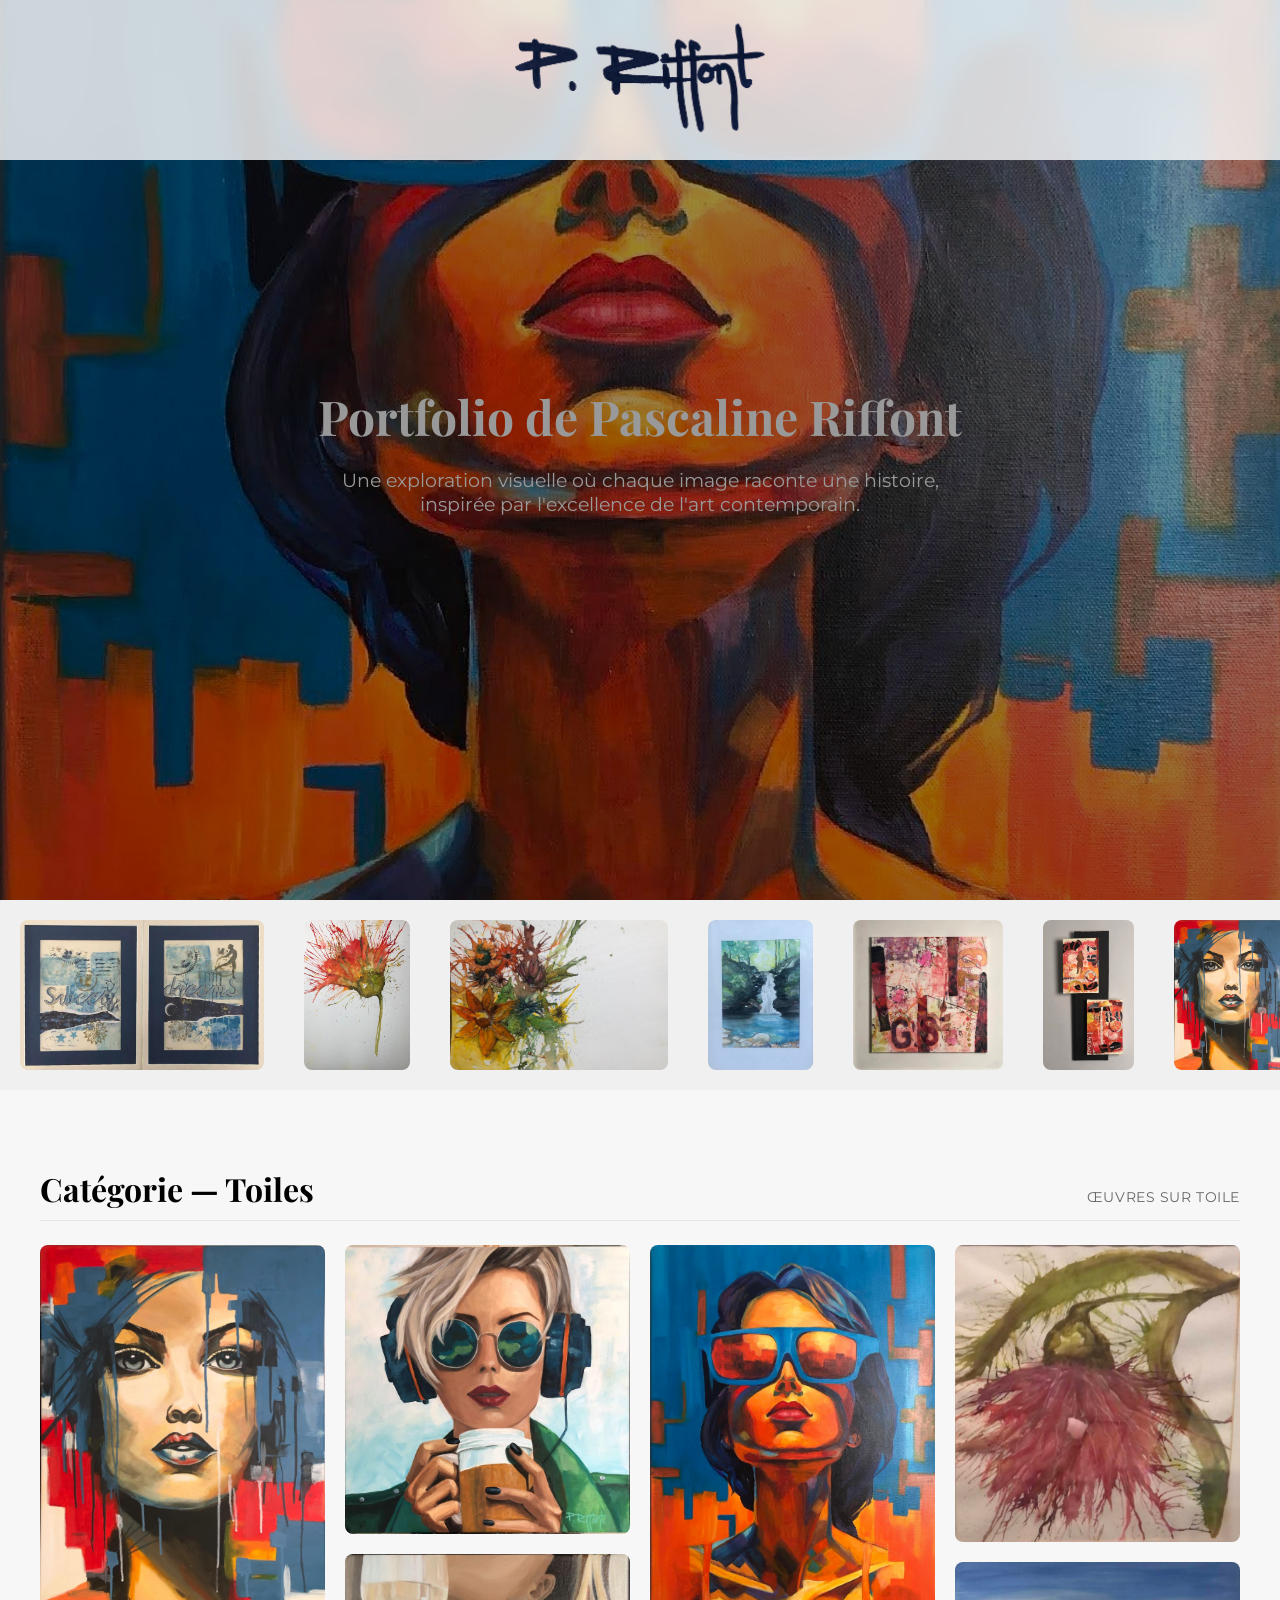
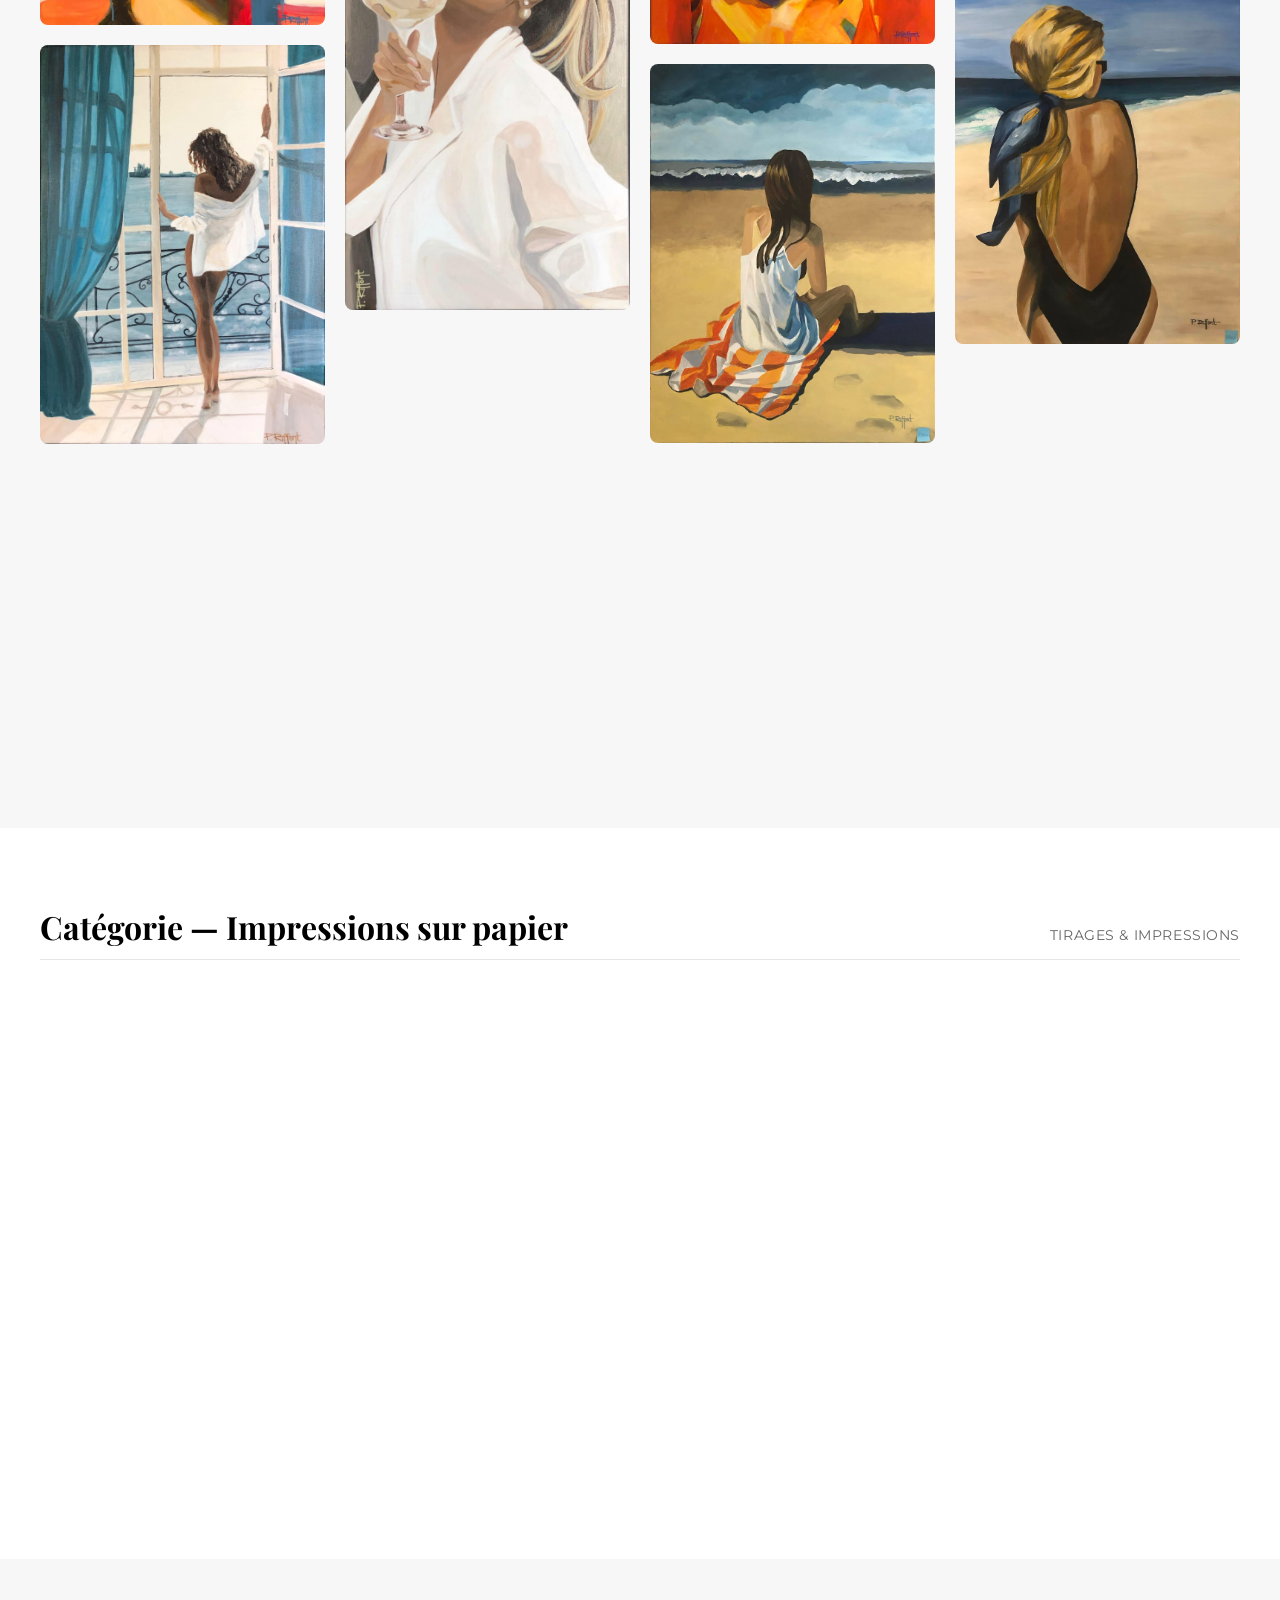
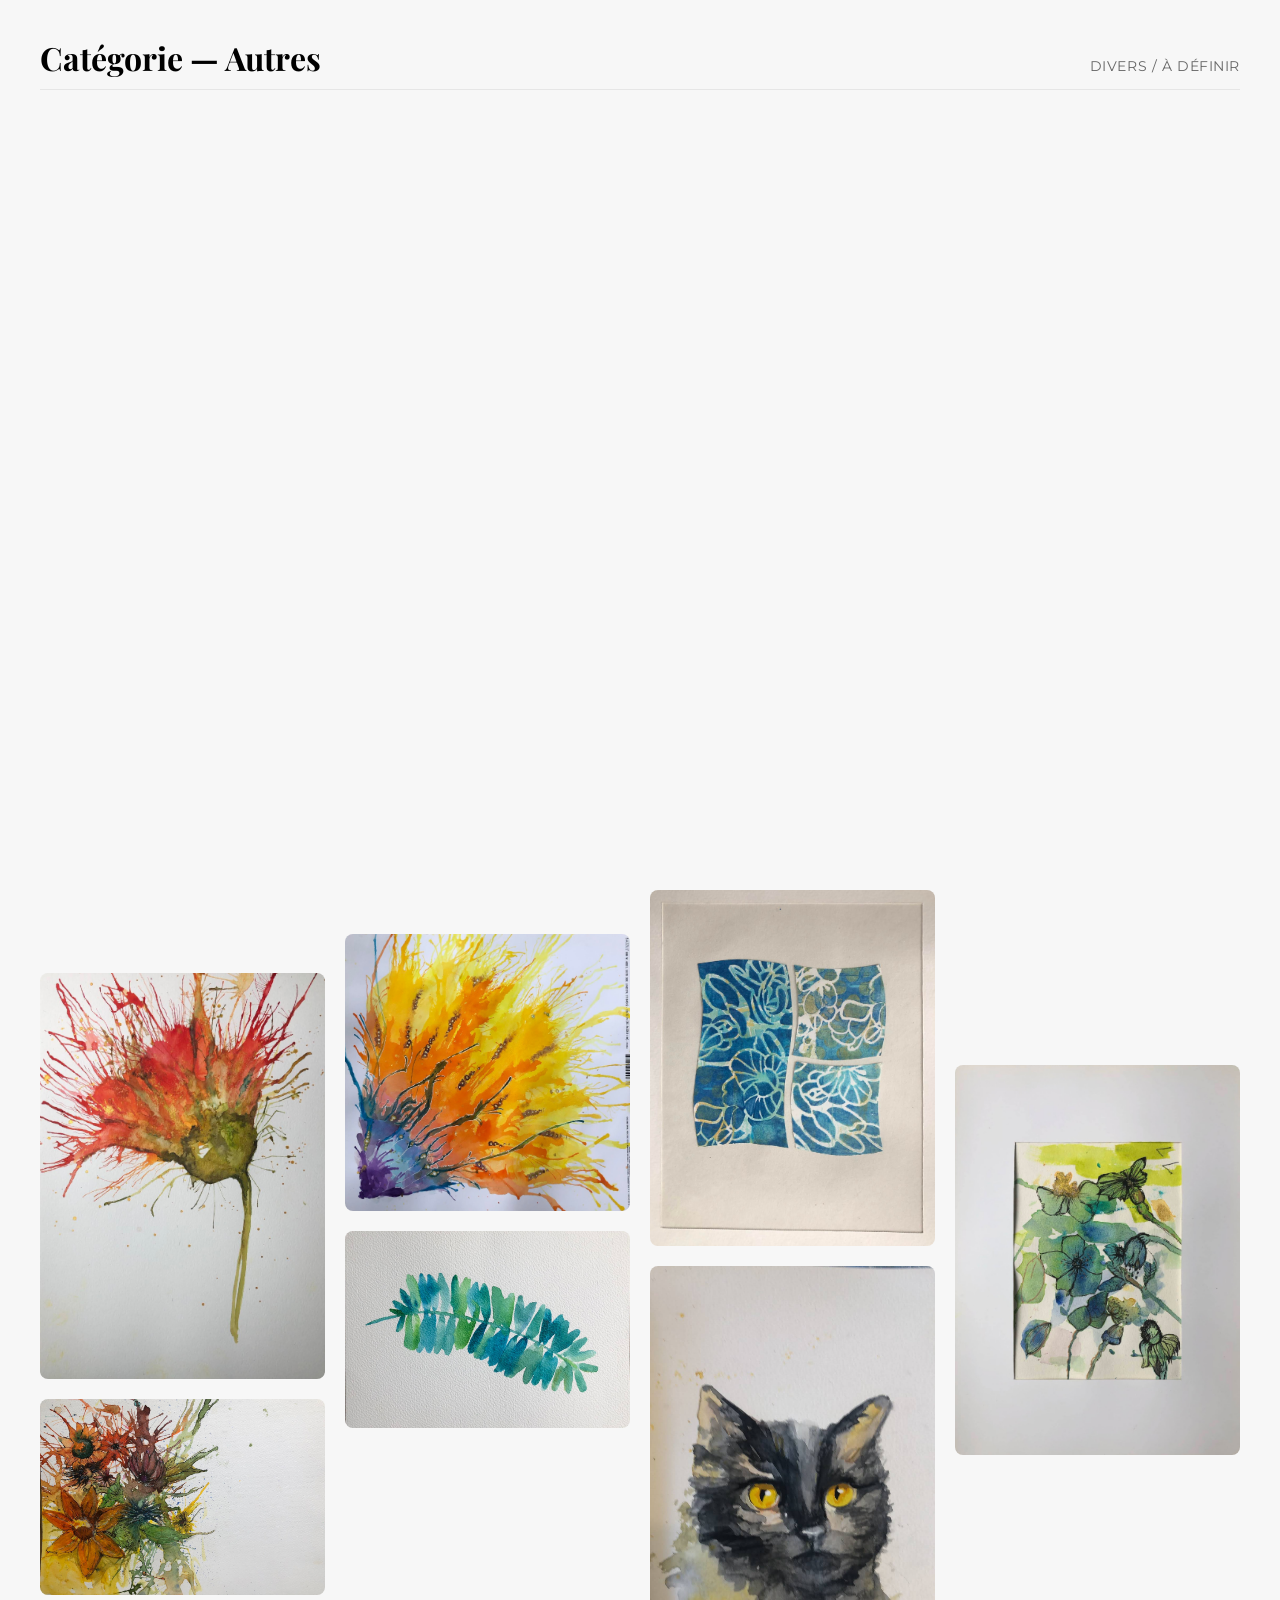
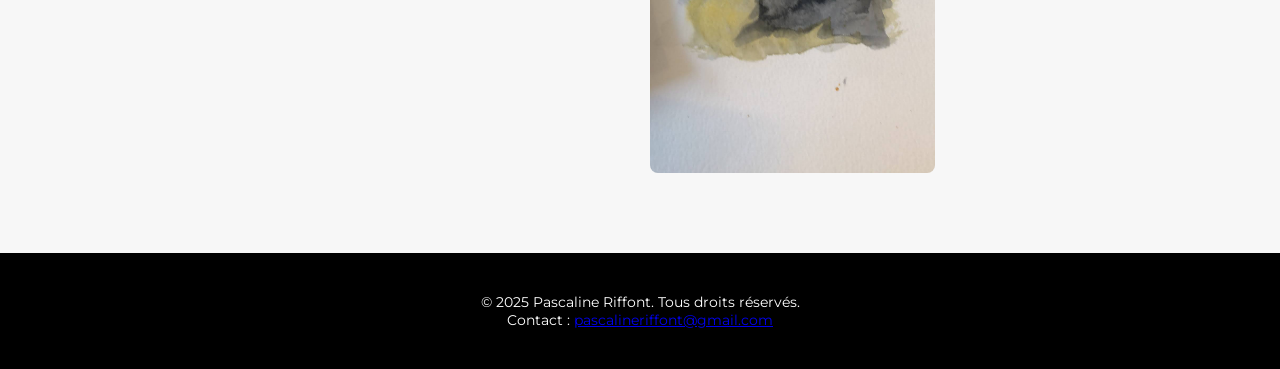
==== index.html @ 6a79262d "Update index.html" ====
<!DOCTYPE html>
<html lang="fr">
<head>
  <meta charset="UTF-8" />
  <meta name="viewport" content="width=device-width, initial-scale=1" />
  <title>Portfolio d'Art Sophistiqué</title>
  <link href="https://fonts.googleapis.com/css?family=Playfair+Display|Montserrat:400,700&display=swap" rel="stylesheet" />
  <style>
    :root { --primary-color:#000; --secondary-color:#fff; --accent-color:#d4af37; --muted-bg:#f7f7f7; }
    *{margin:0;padding:0;box-sizing:border-box}
    body{font-family:'Montserrat',sans-serif;background:var(--secondary-color);color:var(--primary-color);overflow-x:hidden;scroll-behavior:smooth}
    header{position:fixed;top:0;left:0;right:0;padding:80px 40px;background:rgba(255,255,255,.8);backdrop-filter:blur(10px);transition:padding .3s ease,background .3s ease;z-index:1000}
    header.small{padding:40px 40px}
    .logo-container{position:absolute;left:50%;top:50%;transform:translate(-50%,-50%);transition:left .3s ease,transform .3s ease}
    header.small .logo-container{left:40px;transform:translate(0,-50%)}
    header img.logo{width:250px;transition:width .3s ease}
    header.small img.logo{width:100px}
    .nav-container{position:absolute;right:40px;top:50%;transform:translateY(-50%);opacity:0;transition:opacity .5s ease}
    header.small .nav-container{opacity:1}
    .nav-container nav a{text-decoration:none;margin-left:20px;font-size:1rem;color:var(--primary-color);transition:color .3s,border-bottom .3s;border-bottom:2px solid transparent}
    .nav-container nav a:hover{color:var(--accent-color);border-bottom:2px solid var(--accent-color)}
    .hero{position:relative;height:100vh;background:url('Reflets Urbains.jpg') no-repeat center/cover;display:flex;align-items:center;justify-content:center}
    .hero::after{content:'';position:absolute;inset:0;background:rgba(0,0,0,.4)}
    .hero-content{position:relative;text-align:center;color:var(--secondary-color);padding:0 20px}
    .hero-content h1{font-family:'Playfair Display',serif;font-size:3rem;margin-bottom:20px}
    .hero-content p{font-size:1.2rem;max-width:600px;margin:0 auto}
    .slider{overflow:hidden;background:#f0f0f0;padding:20px 0}
    .slider-track{display:flex;width:200%;animation:scrollSlider 30s linear infinite;animation-direction:reverse}
    .slider-track img{height:150px;margin:0 20px;border-radius:8px;object-fit:cover}
    @keyframes scrollSlider{0%{transform:translateX(0)}100%{transform:translateX(-50%)}}
    .section{padding:80px 40px;background:var(--secondary-color)}
    .section.alt{background:var(--muted-bg)}
    .section-title{display:flex;align-items:baseline;justify-content:space-between;margin-bottom:24px;gap:16px;border-bottom:1px solid #e6e6e6;padding-bottom:12px}
    .section-title h2{font-family:'Playfair Display',serif;font-size:2rem;line-height:1.2}
    .section-title .tag{font-size:.9rem;letter-spacing:.04em;text-transform:uppercase;color:#666}
    section.gallery{column-count:1;column-gap:20px}
    @media (min-width:600px){section.gallery{column-count:2}}
    @media (min-width:900px){section.gallery{column-count:3}}
    @media (min-width:1200px){section.gallery{column-count:4}}
    .gallery-item{margin-bottom:20px;break-inside:avoid;position:relative;overflow:hidden;border-radius:8px}
    .gallery-item img{width:100%;display:block;transition:transform .3s ease}
    .gallery-item:hover img{transform:scale(1.05)}
    .gallery-item .caption{position:absolute;bottom:0;left:0;right:0;padding:10px;background:rgba(0,0,0,.6);color:var(--secondary-color);font-size:1rem;opacity:0;transition:opacity .3s ease}
    .gallery-item:hover .caption{opacity:1}
    footer{padding:40px;text-align:center;background:var(--primary-color);color:var(--secondary-color);font-size:.9rem}
    .fade-in-up{opacity:0;transform:translateY(20px);transition:opacity 1.5s ease-out,transform 1.5s ease-out}
    .fade-in-up.visible{opacity:1;transform:translateY(0)}
  </style>
</head>
<body>
  <header>
    <div class="logo-container"><img src="Logo.png" alt="Logo" class="logo" /></div>
    <div class="nav-container">
      <nav aria-label="Navigation principale">
        <a href="#cat-toile">Toile</a>
        <a href="#cat-papier">Impression sur papier</a>
        <a href="#cat-trois">Autre</a>
        <a href="#contact">Contact</a>
      </nav>
    </div>
  </header>

  <section class="hero" id="hero" aria-label="Section héro">
    <div class="hero-content">
      <h1>Portfolio de Pascaline Riffont</h1>
      <p>Une exploration visuelle où chaque image raconte une histoire, inspirée par l'excellence de l'art contemporain.</p>
    </div>
  </section>

  <section class="slider" id="slider" aria-label="Aperçu des œuvres">
    <div class="slider-track">
      <img src="Chuchotements Nocturnes.jfif" alt="Chuchotements Nocturnes" class="fade-in-up" loading="lazy" />
      <img src="Explosion Automnale.jfif" alt="Explosion Automnale" class="fade-in-up" loading="lazy" />
      <img src="Jardin Sauvage.jfif" alt="Jardin Sauvage" class="fade-in-up" loading="lazy" />
      <img src="Repos en Forêt.jfif" alt="Repos en Forêt" class="fade-in-up" loading="lazy" />
      <img src="Dialogue Visuel.jpg" alt="Dialogue Visuel" class="fade-in-up" loading="lazy" />
      <img src="Silhouettes et Séquences.jpg" alt="Silhouettes et Séquences" class="fade-in-up" loading="lazy" />
      <img src="Visage en pièces.jfif" alt="Visage en pièces" class="fade-in-up" loading="lazy" />
      <img src="Brise sur le balcon.jfif" alt="Brise sur le balcon" class="fade-in-up" loading="lazy" />
      <img src="Matin urbain.jfif" alt="Matin urbain" class="fade-in-up" loading="lazy" />
      <img src="À la volée.jfif" alt="À la volée" class="fade-in-up" loading="lazy" />
      <img src="Chuchotements Nocturnes.jfif" alt="Chuchotements Nocturnes" class="fade-in-up" loading="lazy" />
      <img src="Explosion Automnale.jfif" alt="Explosion Automnale" class="fade-in-up" loading="lazy" />
      <img src="Jardin Sauvage.jfif" alt="Jardin Sauvage" class="fade-in-up" loading="lazy" />
      <img src="Repos en Forêt.jfif" alt="Repos en Forêt" class="fade-in-up" loading="lazy" />
      <img src="Dialogue Visuel.jpg" alt="Dialogue Visuel" class="fade-in-up" loading="lazy" />
      <img src="Silhouettes et Séquences.jpg" alt="Silhouettes et Séquences" class="fade-in-up" loading="lazy" />
      <img src="Visage en pièces.jfif" alt="Visage en pièces" class="fade-in-up" loading="lazy" />
      <img src="Brise sur le balcon.jfif" alt="Brise sur le balcon" class="fade-in-up" loading="lazy" />
      <img src="Matin urbain.jfif" alt="Matin urbain" class="fade-in-up" loading="lazy" />
      <img src="À la volée.jfif" alt="À la volée" class="fade-in-up" loading="lazy" />
    </div>
  </section>

  <section class="section alt" id="cat-toile" aria-label="Catégorie Toiles">
    <div class="section-title"><h2>Catégorie — Toiles</h2><span class="tag">Œuvres sur toile</span></div>
    <section class="gallery" id="gallery-toile">
      <div class="gallery-item"><img src="Visage en pièces.jfif" alt="Visage en pièces" class="fade-in-up" loading="lazy" /><div class="caption">Visage en pièces</div></div>
      <div class="gallery-item"><img src="Brise sur le balcon.jfif" alt="Brise sur le balcon" class="fade-in-up" loading="lazy" /><div class="caption">Brise sur le balcon</div></div>
      <div class="gallery-item"><img src="Matin urbain.jfif" alt="Matin urbain" class="fade-in-up" loading="lazy" /><div class="caption">Matin urbain</div></div>
      <div class="gallery-item"><img src="À la volée.jfif" alt="À la volée" class="fade-in-up" loading="lazy" /><div class="caption">À la volée</div></div>
      <div class="gallery-item"><img src="Elégance en Mouvement.jpg" alt="Elégance en Mouvement" class="fade-in-up" loading="lazy" /><div class="caption">Elégance en Mouvement</div></div>
      <div class="gallery-item"><img src="Reflets Urbains.jpg" alt="Reflets Urbains" class="fade-in-up" loading="lazy" /><div class="caption">Reflets Urbains</div></div>
      <div class="gallery-item"><img src="Méditation au Rivage.jfif" alt="Méditation au Rivage" class="fade-in-up" loading="lazy" /><div class="caption">Méditation au Rivage</div></div>
      <div class="gallery-item"><img src="Rêverie au Crépuscule.jfif" alt="Rêverie au Crépuscule" class="fade-in-up" loading="lazy" /><div class="caption">Rêverie au Crépuscule</div></div>
      <div class="gallery-item"><img src="Éclat Floral.jfif" alt="Éclat Floral" class="fade-in-up" loading="lazy" /><div class="caption">Éclat Floral</div></div>
      <div class="gallery-item"><img src="image.jfif" alt="Image" class="fade-in-up" loading="lazy" /><div class="caption">Image</div></div>
      <div class="gallery-item"><img src="Été Tranquille.jfif" alt="Été Tranquille" class="fade-in-up" loading="lazy" /><div class="caption">Été Tranquille</div></div>
    </section>
  </section>

  <section class="section" id="cat-papier" aria-label="Catégorie Impressions sur papier">
    <div class="section-title"><h2>Catégorie — Impressions sur papier</h2><span class="tag">Tirages & impressions</span></div>
    <section class="gallery" id="gallery-papier" aria-label="Impression sur papier">
      <div class="gallery-item"><img src="Chuchotements Nocturnes.jfif" alt="Chuchotements Nocturnes" class="fade-in-up" loading="lazy" /><div class="caption">Chuchotements Nocturnes</div></div>
      <div class="gallery-item"><img src="Rythmes et Cercles.jpg" alt="Rythmes et Cercles" class="fade-in-up" loading="lazy" /><div class="caption">Rythmes et Cercles</div></div>
      <div class="gallery-item"><img src="Carnaval Floral.jfif" alt="Carnaval Floral" class="fade-in-up" loading="lazy" /><div class="caption">Carnaval Floral</div></div>
      <div class="gallery-item"><img src="Dialogue Visuel.jpg" alt="Dialogue Visuel" class="fade-in-up" loading="lazy" /><div class="caption">Dialogue Visuel</div></div>
      <div class="gallery-item"><img src="Silhouettes et Séquences.jpg" alt="Silhouettes et Séquences" class="fade-in-up" loading="lazy" /><div class="caption">Silhouettes et Séquences</div></div>
      <div class="gallery-item"><img src="Symphonie Circulaire.jpg" alt="Symphonie Circulaire" class="fade-in-up" loading="lazy" /><div class="caption">Symphonie Circulaire</div></div>
    </section>
  </section>

  <section class="section alt" id="cat-trois" aria-label="Catégorie Autres">
    <div class="section-title"><h2>Catégorie — Autres</h2><span class="tag">Divers / à définir</span></div>
    <section class="gallery" id="gallery-autre" aria-label="Troisième catégorie">
      <div class="gallery-item"><img src="Harmonie Graphique.jpg" alt="Harmonie Graphique" class="fade-in-up" loading="lazy" /><div class="caption">Harmonie Graphique</div></div>
      <div class="gallery-item"><img src="Triptyque Typographique.jpg" alt="Triptyque Typographique" class="fade-in-up" loading="lazy" /><div class="caption">Triptyque Typographique</div></div>
      <div class="gallery-item"><img src="Brise Printanière.jfif" alt="Brise Printanière" class="fade-in-up" loading="lazy" /><div class="caption">Brise Printanière</div></div>
      <div class="gallery-item"><img src="Explosion Automnale.jfif" alt="Explosion Automnale" class="fade-in-up" loading="lazy" /><div class="caption">Explosion Automnale</div></div>
      <div class="gallery-item"><img src="Jardin Sauvage.jfif" alt="Jardin Sauvage" class="fade-in-up" loading="lazy" /><div class="caption">Jardin Sauvage</div></div>
      <div class="gallery-item"><img src="Repos en Forêt.jfif" alt="Repos en Forêt" class="fade-in-up" loading="lazy" /><div class="caption">Repos en Forêt</div></div>
      <div class="gallery-item"><img src="Pont Vers la Sérénité.jfif" alt="Pont Vers la Sérénité" class="fade-in-up" loading="lazy" /><div class="caption">Pont Vers la Sérénité</div></div>
      <div class="gallery-item"><img src="Éclat d_Automne.jfif" alt="Éclat d'Automne" class="fade-in-up" loading="lazy" /><div class="caption">Éclat d'Automne</div></div>
      <div class="gallery-item"><img src="Harmonie en Feuillage.jfif" alt="Harmonie en Feuillage" class="fade-in-up" loading="lazy" /><div class="caption">Harmonie en Feuillage</div></div>
      <div class="gallery-item"><img src="Mosaïque de la Nature.jfif" alt="Mosaïque de la Nature" class="fade-in-up" loading="lazy" /><div class="caption">Mosaïque de la Nature</div></div>
      <div class="gallery-item"><img src="Clair de Forêt.jfif" alt="Clair de Forêt" class="fade-in-up" loading="lazy" /><div class="caption">Clair de Forêt</div></div>
      <div class="gallery-item"><img src="Fenêtre sur l_Océan.jfif" alt="Fenêtre sur l'Océan" class="fade-in-up" loading="lazy" /><div class="caption">Fenêtre sur l'Océan</div></div>
      <div class="gallery-item"><img src="Le Chat.jfif" alt="Le Chat" class="fade-in-up" loading="lazy" /><div class="caption">Le Chat</div></div>
      <div class="gallery-item"><img src="Danse des Couleurs.jfif" alt="Danse des Couleurs" class="fade-in-up" loading="lazy" /><div class="caption">Danse des Couleurs</div></div>
      <div class="gallery-item"><img src="Festival Floral.jfif" alt="Festival Floral" class="fade-in-up" loading="lazy" /><div class="caption">Festival Floral</div></div>
      <div class="gallery-item"><img src="Solitude Verdoyante.jfif" alt="Solitude Verdoyante" class="fade-in-up" loading="lazy" /><div class="caption">Solitude Verdoyante</div></div>
      <div class="gallery-item"><img src="Jardin Aquarelle.jfif" alt="Jardin Aquarelle" class="fade-in-up" loading="lazy" /><div class="caption">Jardin Aquarelle</div></div>
    </section>
  </section>

  <footer id="contact">
    <p>&copy; 2025 Pascaline Riffont. Tous droits réservés.</p>
    <p>Contact : <a href="mailto:pascalineriffont@gmail.com">pascalineriffont@gmail.com</a></p>
  </footer>

  <script>
    document.addEventListener('DOMContentLoaded',function(){
      const faders=document.querySelectorAll('.fade-in-up');
      const appearOnScroll=new IntersectionObserver((entries,observer)=>{
        entries.forEach(entry=>{ if(entry.isIntersecting){ entry.target.classList.add('visible'); observer.unobserve(entry.target);} });
      },{threshold:.1});
      faders.forEach(f=>appearOnScroll.observe(f));
    });
    window.addEventListener('scroll',function(){
      const header=document.querySelector('header');
      if(window.pageYOffset>50){ header.classList.add('small'); } else { header.classList.remove('small'); }
    });
  </script>
</body>
</html>
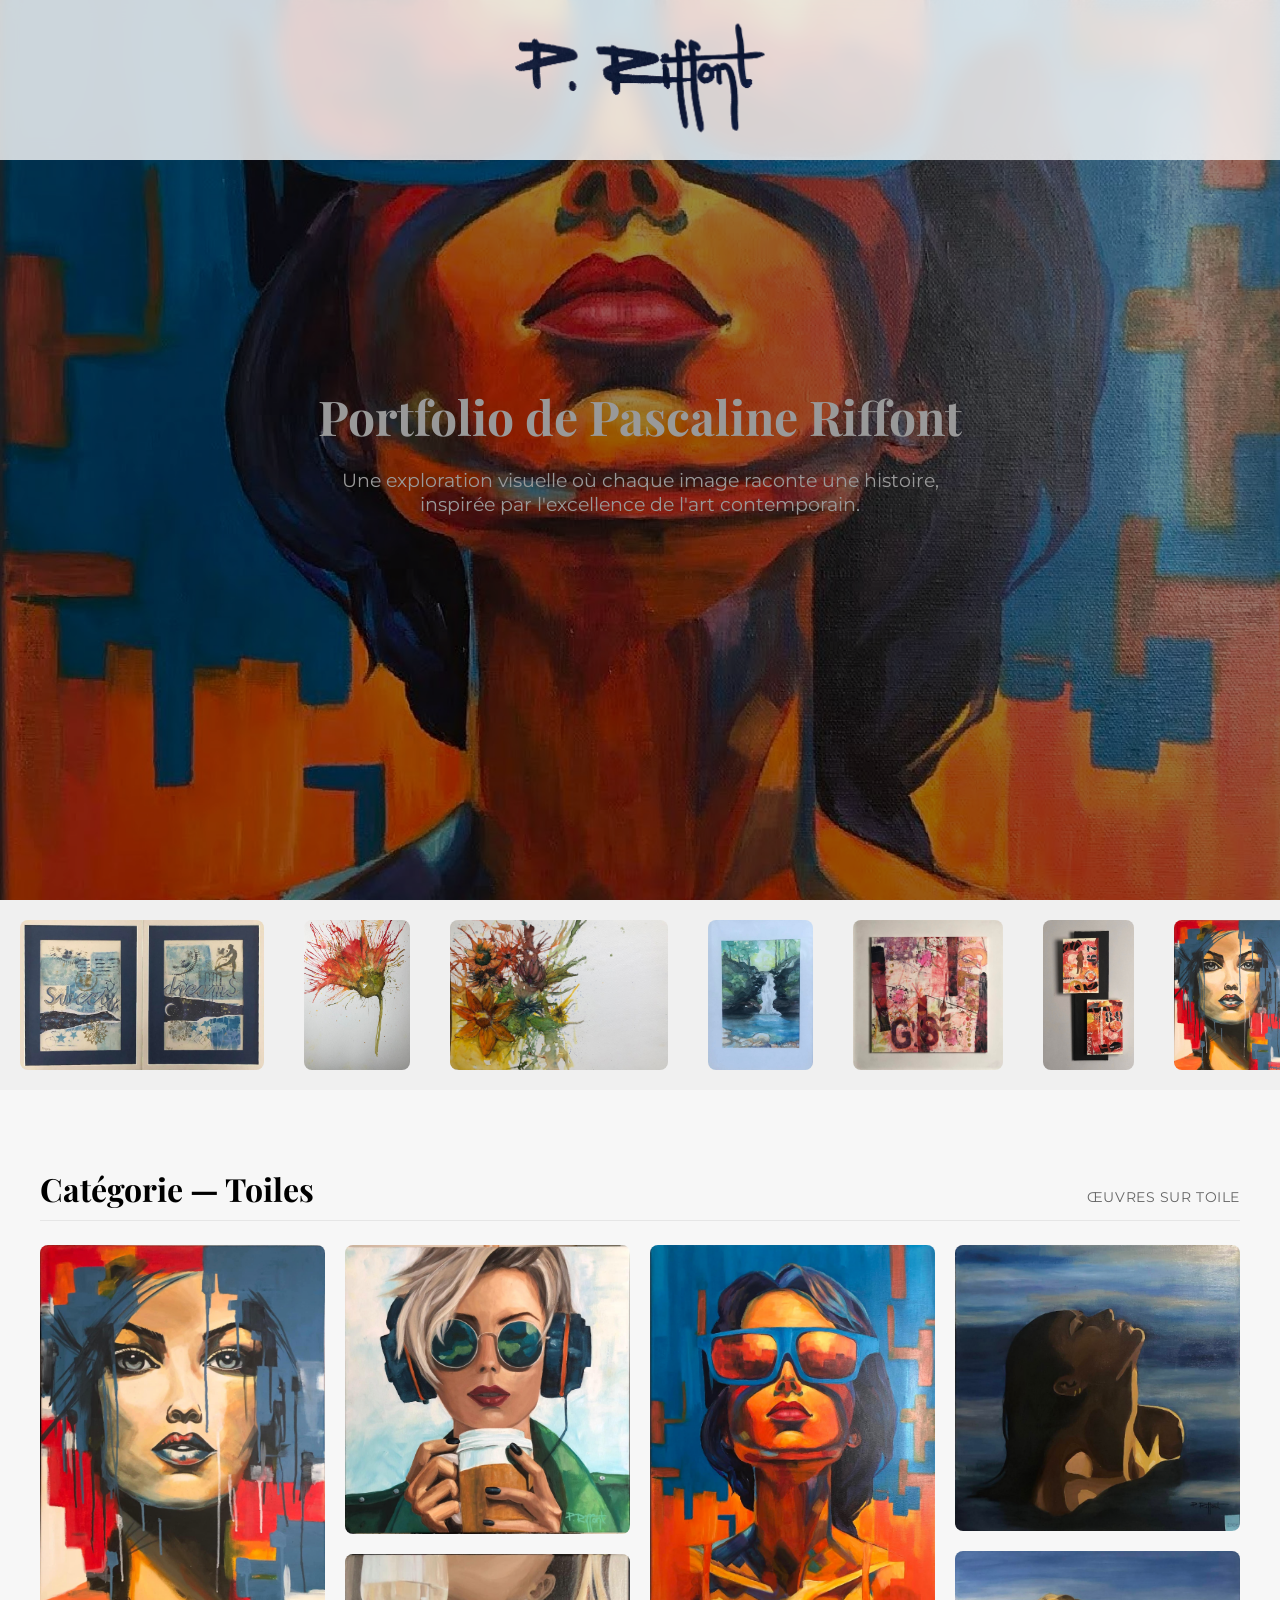
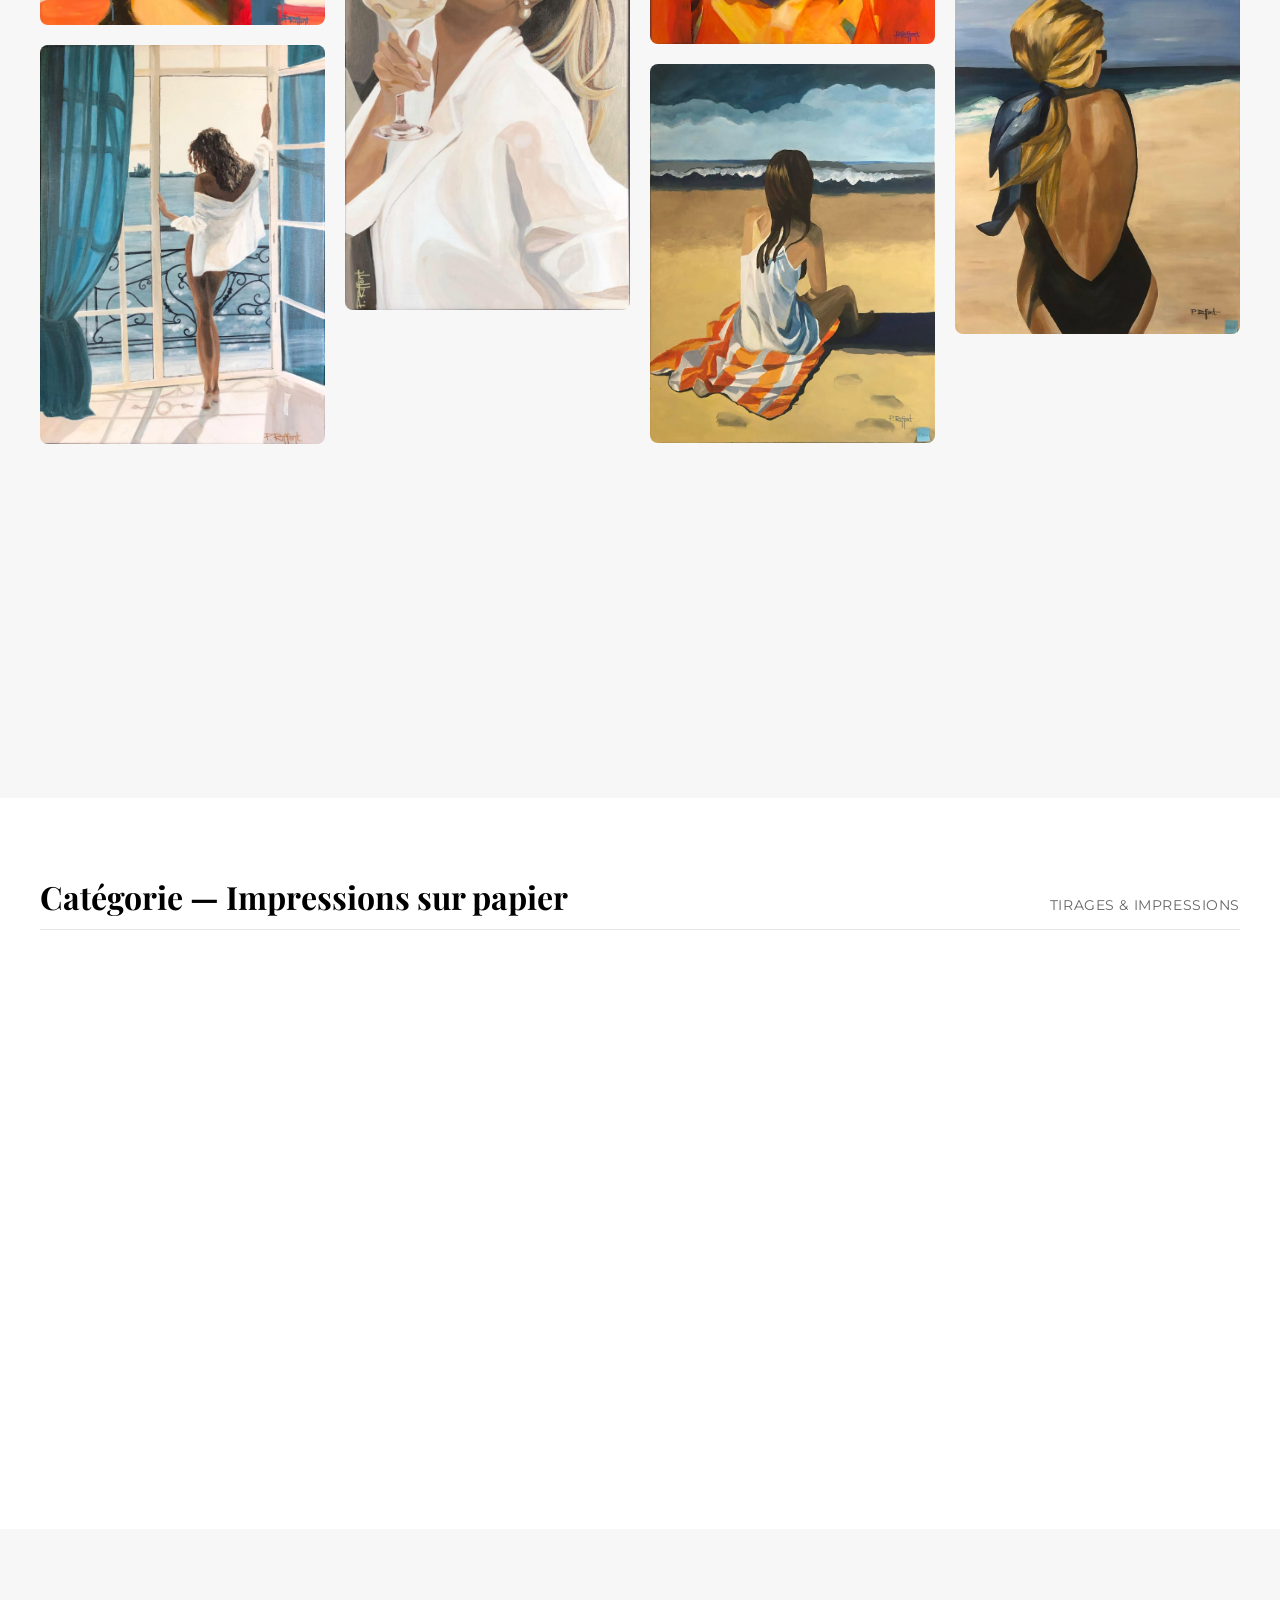
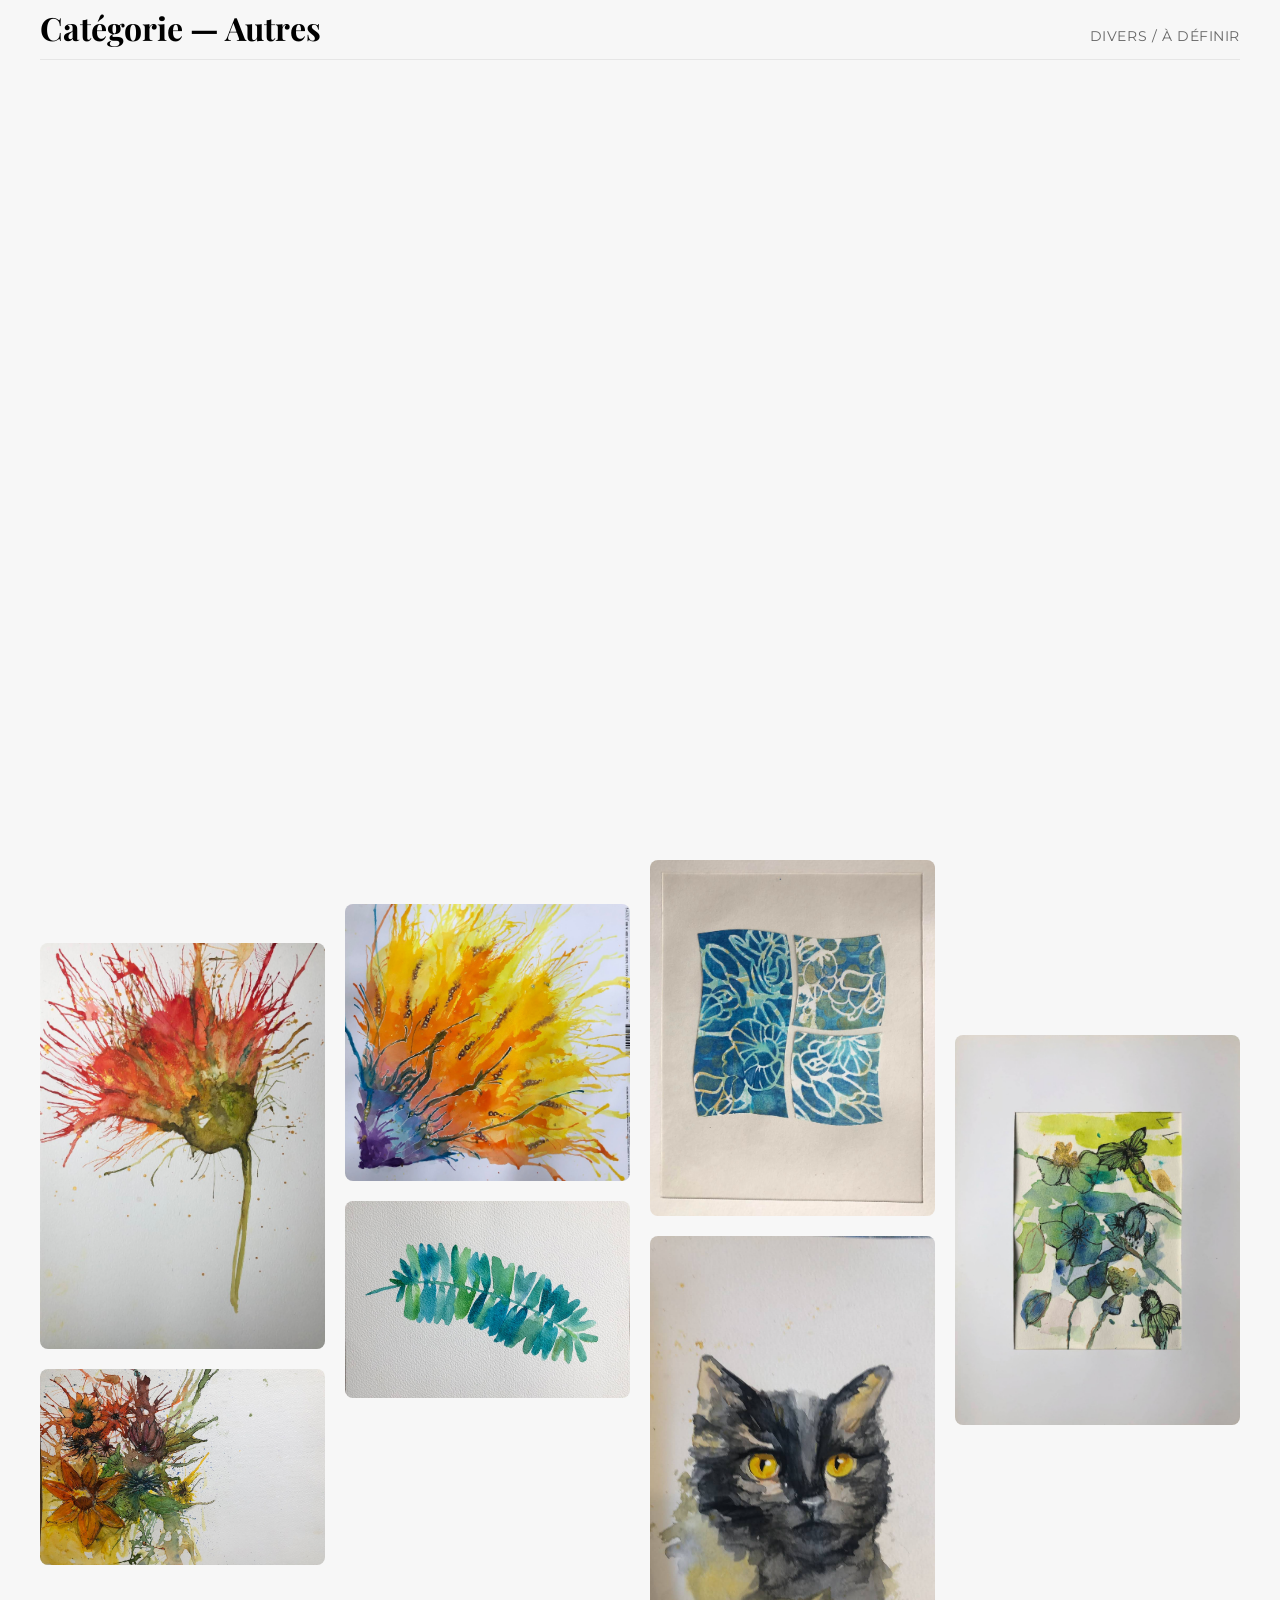
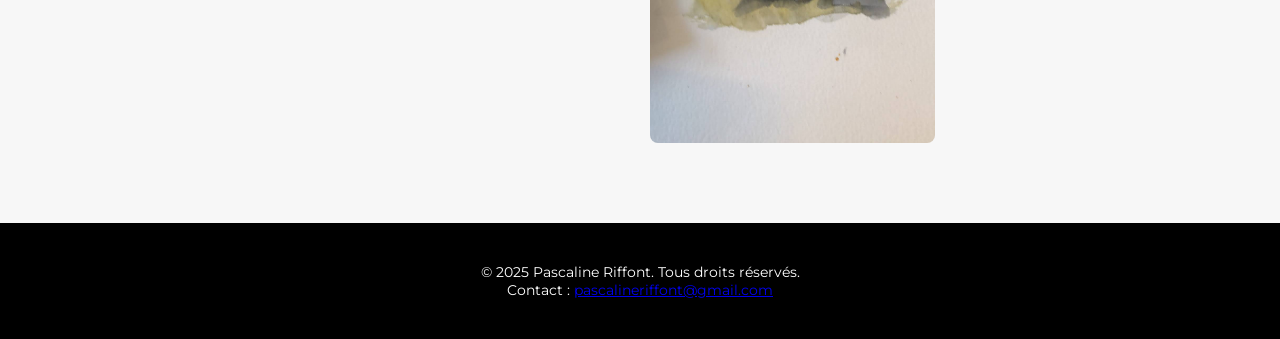
==== commit f6941717: "Update index.html" ====
--- a/index.html
+++ b/index.html
@@ -103,7 +103,6 @@
       <div class="gallery-item"><img src="Reflets Urbains.jpg" alt="Reflets Urbains" class="fade-in-up" loading="lazy" /><div class="caption">Reflets Urbains</div></div>
       <div class="gallery-item"><img src="Méditation au Rivage.jfif" alt="Méditation au Rivage" class="fade-in-up" loading="lazy" /><div class="caption">Méditation au Rivage</div></div>
       <div class="gallery-item"><img src="Rêverie au Crépuscule.jfif" alt="Rêverie au Crépuscule" class="fade-in-up" loading="lazy" /><div class="caption">Rêverie au Crépuscule</div></div>
-      <div class="gallery-item"><img src="Éclat Floral.jfif" alt="Éclat Floral" class="fade-in-up" loading="lazy" /><div class="caption">Éclat Floral</div></div>
       <div class="gallery-item"><img src="image.jfif" alt="Image" class="fade-in-up" loading="lazy" /><div class="caption">Image</div></div>
       <div class="gallery-item"><img src="Été Tranquille.jfif" alt="Été Tranquille" class="fade-in-up" loading="lazy" /><div class="caption">Été Tranquille</div></div>
     </section>
@@ -164,3 +163,4 @@
   </script>
 </body>
 </html>
+
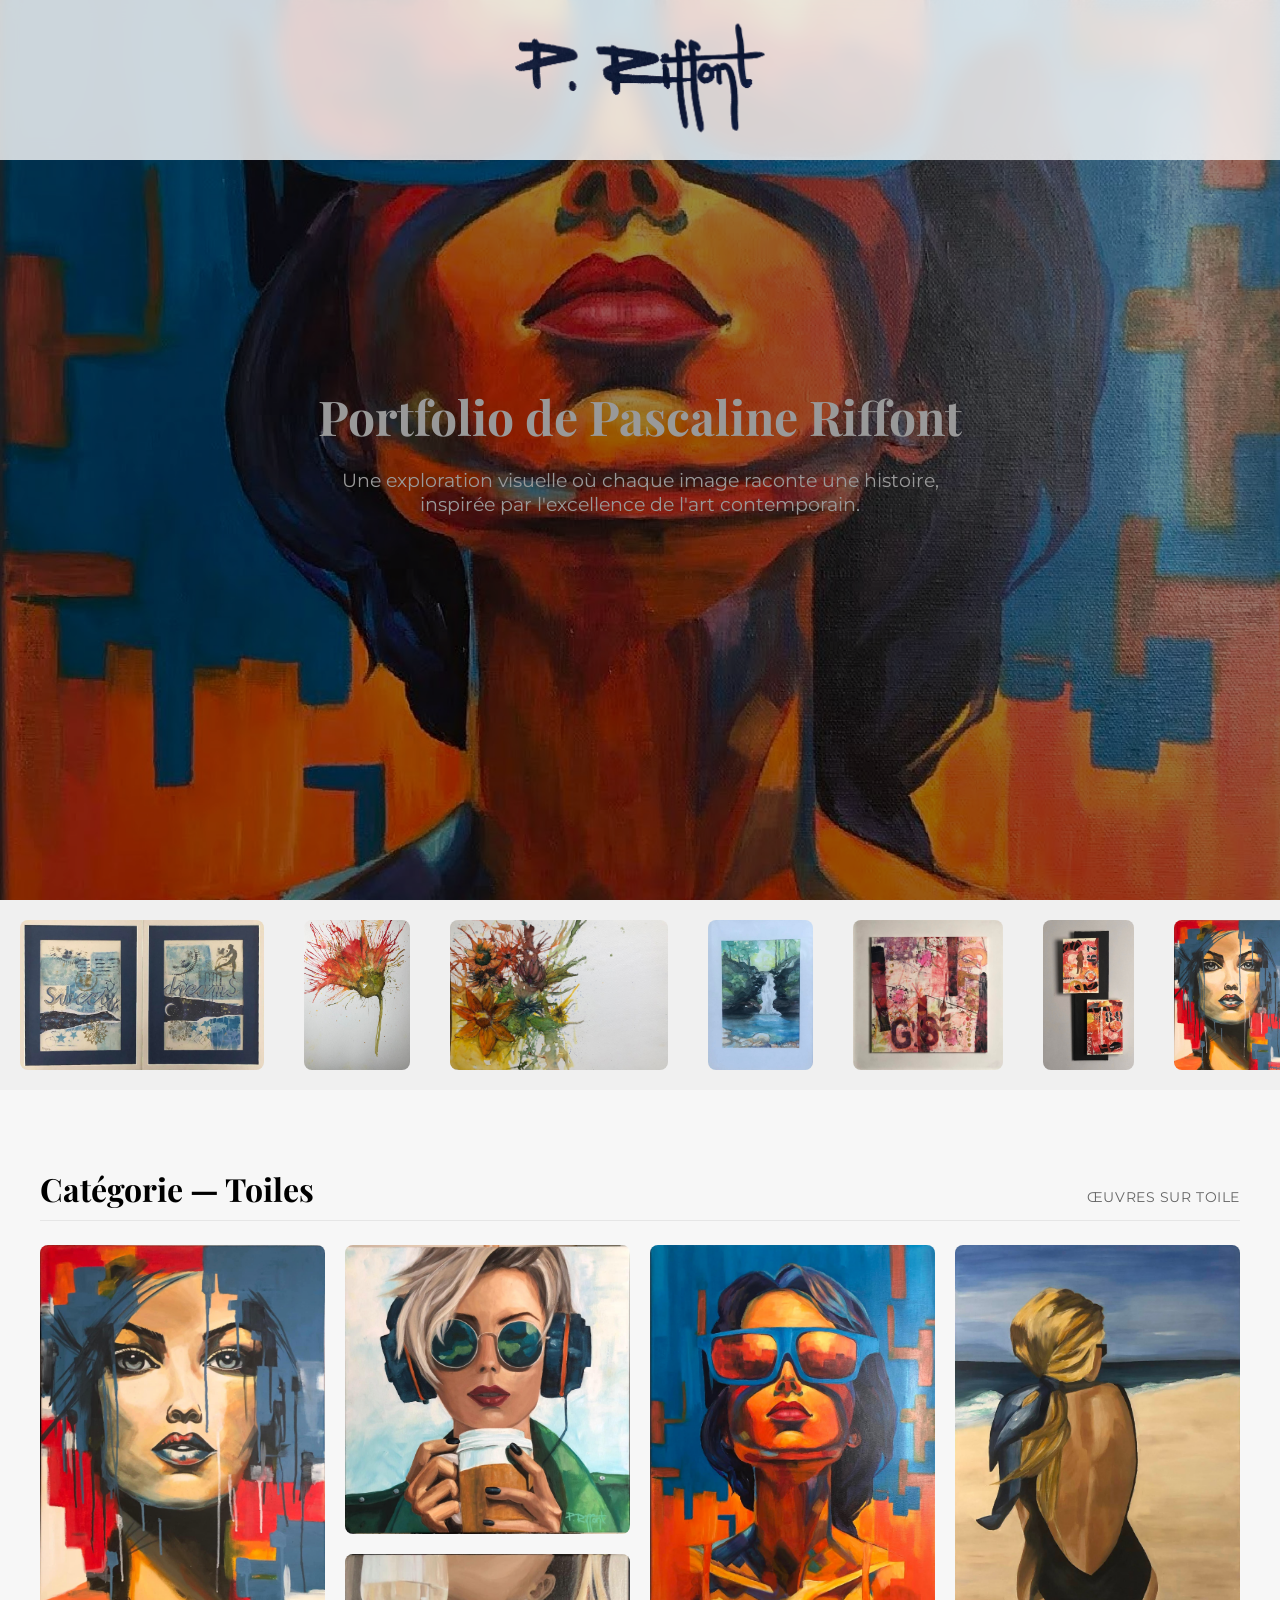
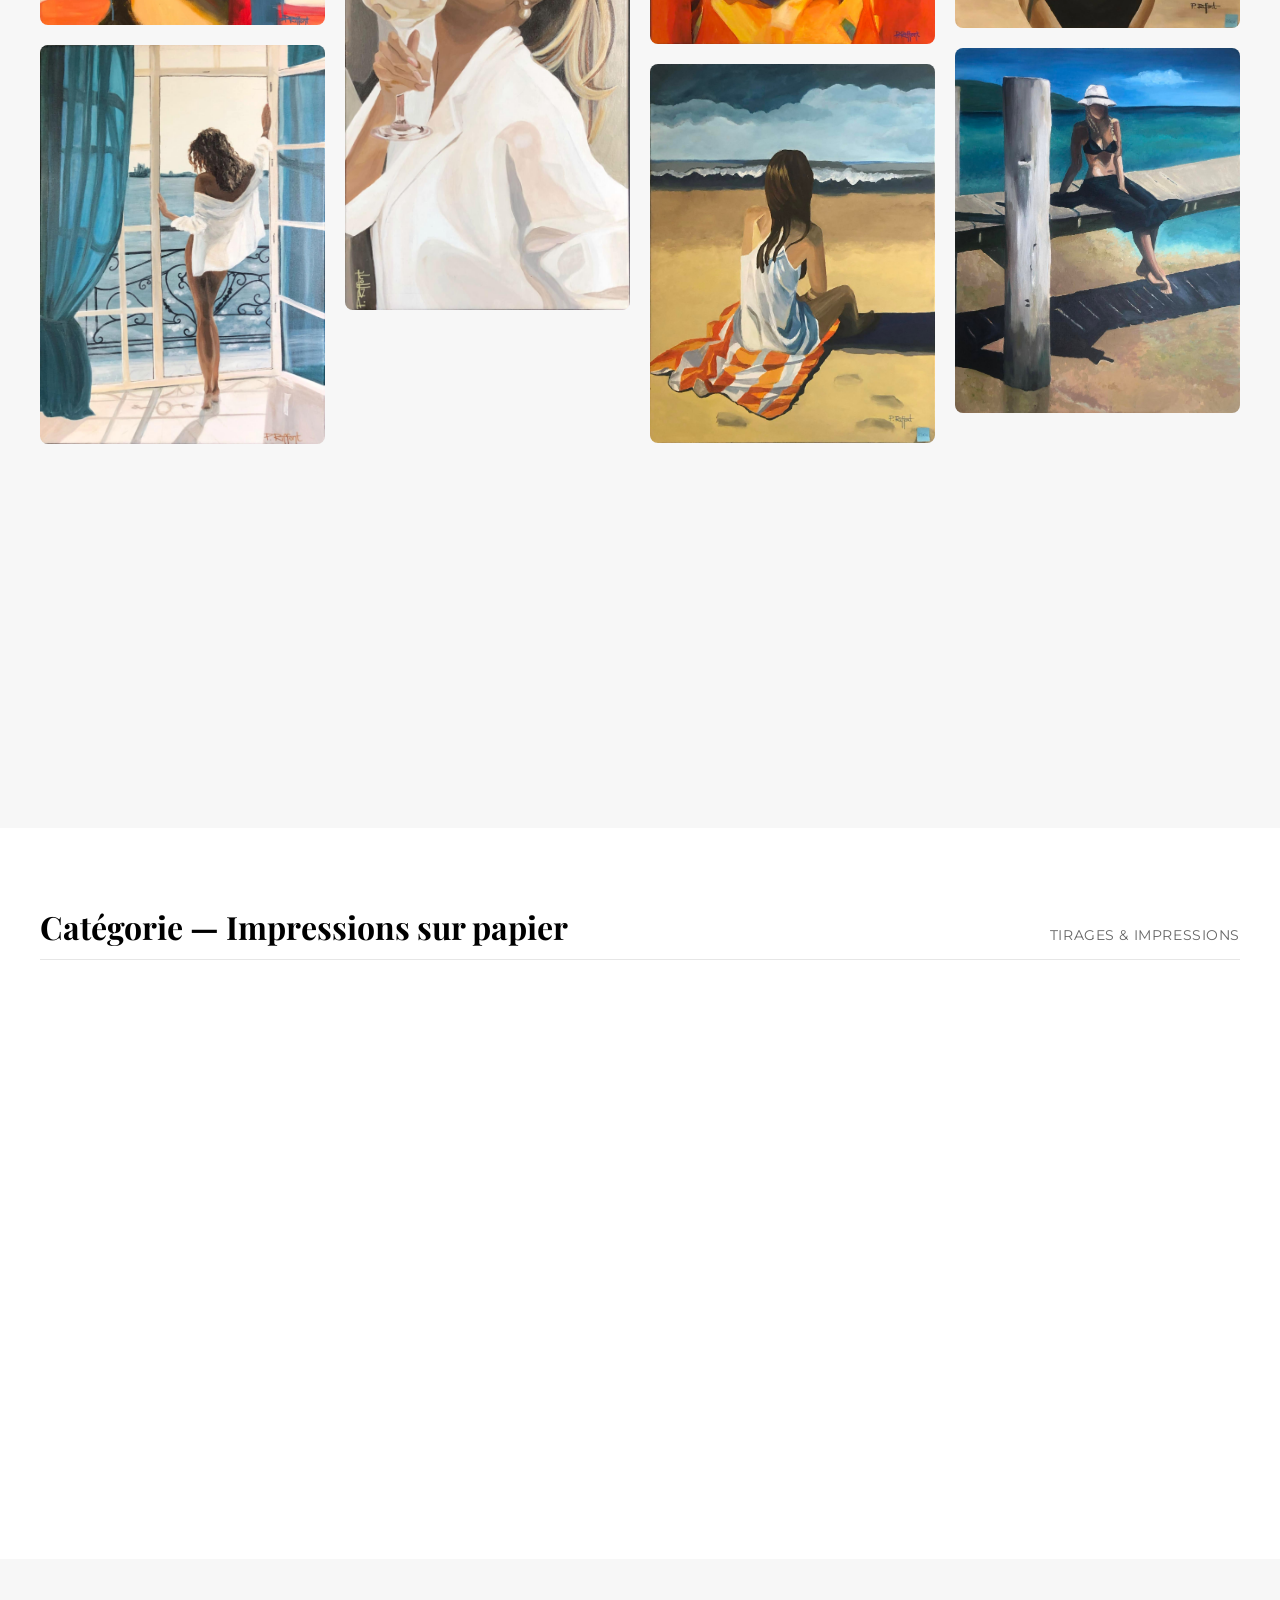
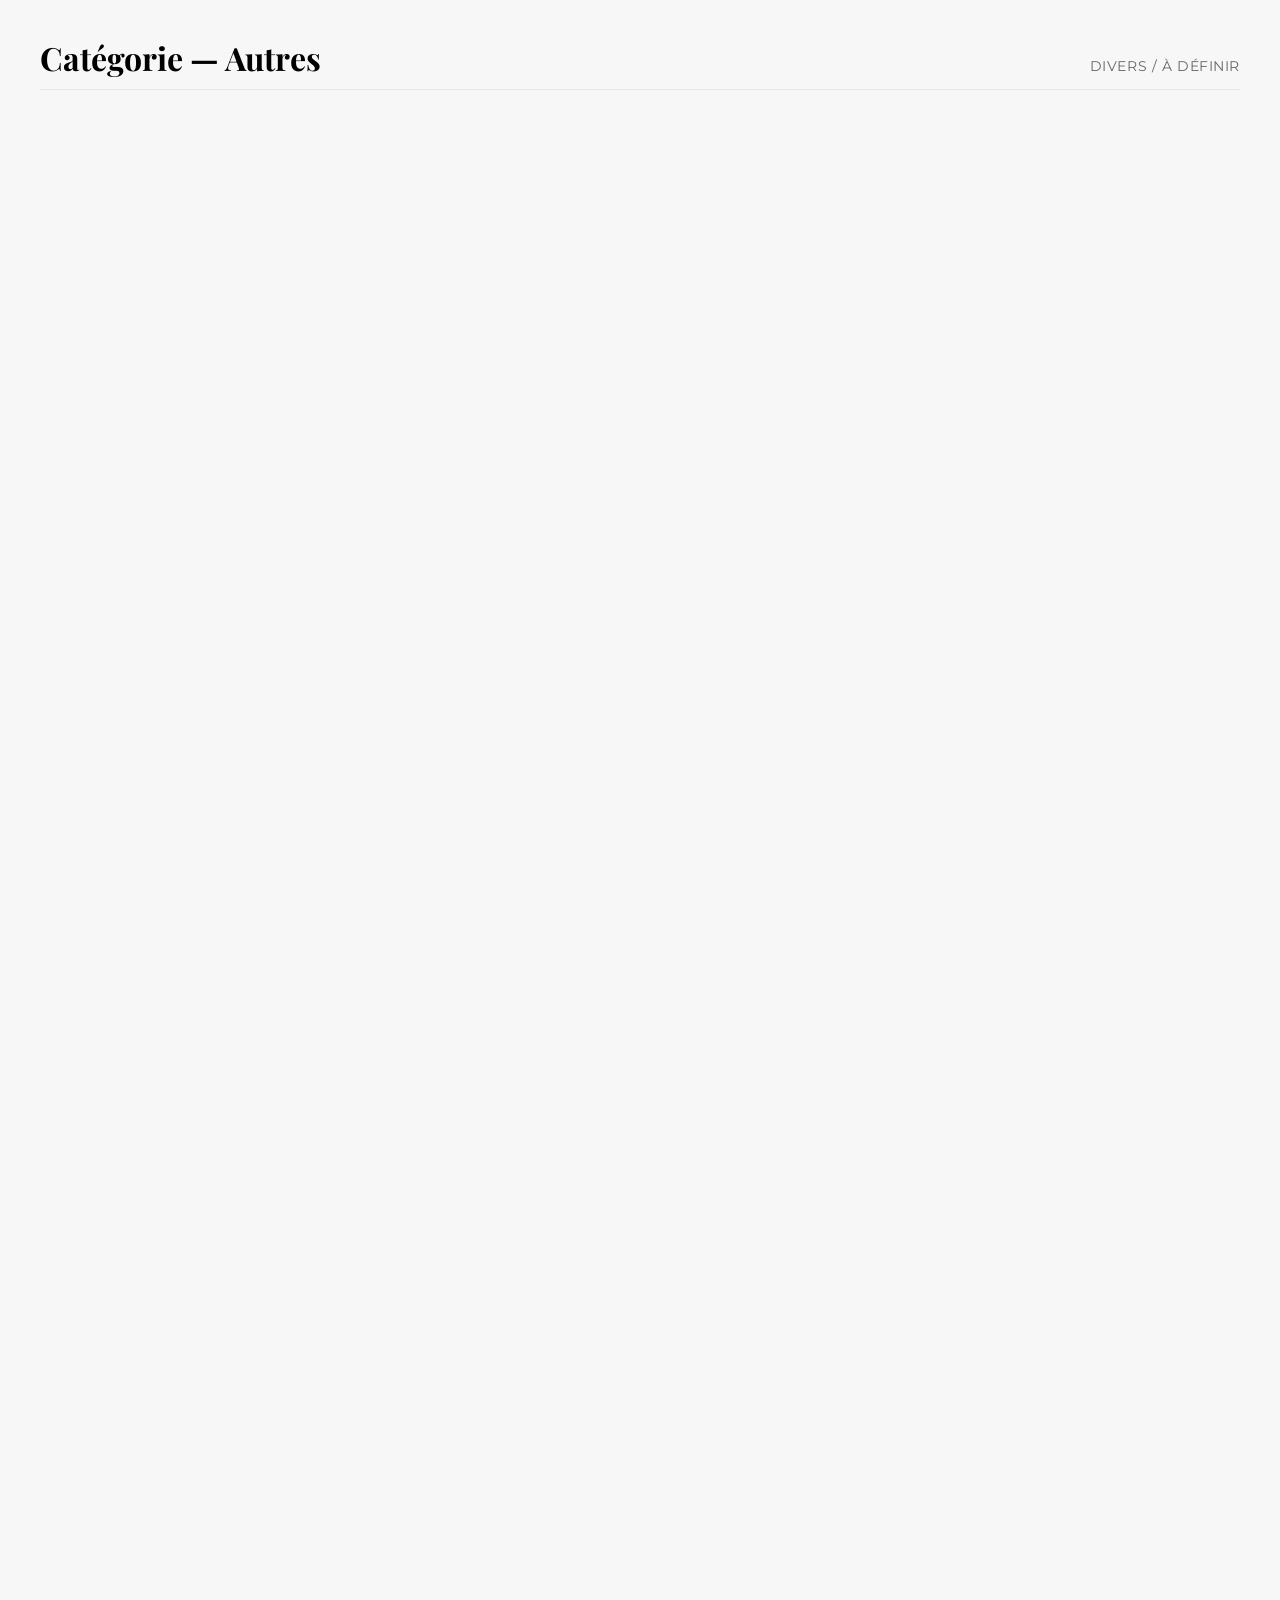
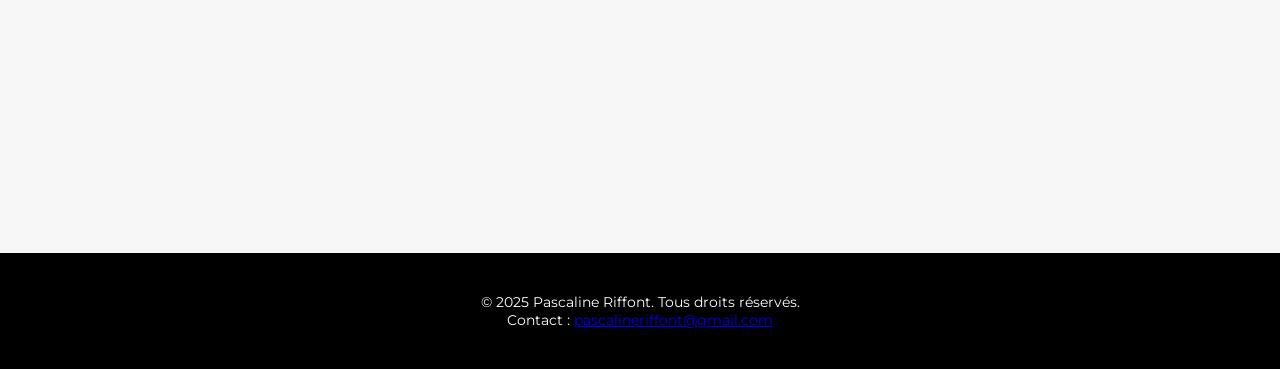
==== commit 9a223edf: "Update greeting from 'Hello World' to 'Goodbye World'" ====
--- a/index.html
+++ b/index.html
@@ -105,6 +105,9 @@
       <div class="gallery-item"><img src="Rêverie au Crépuscule.jfif" alt="Rêverie au Crépuscule" class="fade-in-up" loading="lazy" /><div class="caption">Rêverie au Crépuscule</div></div>
       <div class="gallery-item"><img src="image.jfif" alt="Image" class="fade-in-up" loading="lazy" /><div class="caption">Image</div></div>
       <div class="gallery-item"><img src="Été Tranquille.jfif" alt="Été Tranquille" class="fade-in-up" loading="lazy" /><div class="caption">Été Tranquille</div></div>
+      <div class="gallery-item"><img src="a l'air libre.jpg" alt="À l'air libre" class="fade-in-up" loading="lazy" /><div class="caption">À l'air libre</div></div>
+      <div class="gallery-item"><img src="en vacances.jpg" alt="En vacances" class="fade-in-up" loading="lazy" /><div class="caption">En vacances</div></div>
+      <div class="gallery-item"><img src="pres de la fenetre.jpg" alt="Près de la fenêtre" class="fade-in-up" loading="lazy" /><div class="caption">Près de la fenêtre</div></div>
     </section>
   </section>
 
@@ -140,6 +143,9 @@
       <div class="gallery-item"><img src="Festival Floral.jfif" alt="Festival Floral" class="fade-in-up" loading="lazy" /><div class="caption">Festival Floral</div></div>
       <div class="gallery-item"><img src="Solitude Verdoyante.jfif" alt="Solitude Verdoyante" class="fade-in-up" loading="lazy" /><div class="caption">Solitude Verdoyante</div></div>
       <div class="gallery-item"><img src="Jardin Aquarelle.jfif" alt="Jardin Aquarelle" class="fade-in-up" loading="lazy" /><div class="caption">Jardin Aquarelle</div></div>
+      <div class="gallery-item"><img src="au bord de la mer.jpg" alt="Au bord de la mer" class="fade-in-up" loading="lazy" /><div class="caption">Au bord de la mer</div></div>
+      <div class="gallery-item"><img src="l'arbre magique.jpg" alt="L'arbre magique" class="fade-in-up" loading="lazy" /><div class="caption">L'arbre magique</div></div>
+      <div class="gallery-item"><img src="les dunes.jpg" alt="Les dunes" class="fade-in-up" loading="lazy" /><div class="caption">Les dunes</div></div>
     </section>
   </section>
 
@@ -163,4 +169,3 @@
   </script>
 </body>
 </html>
-
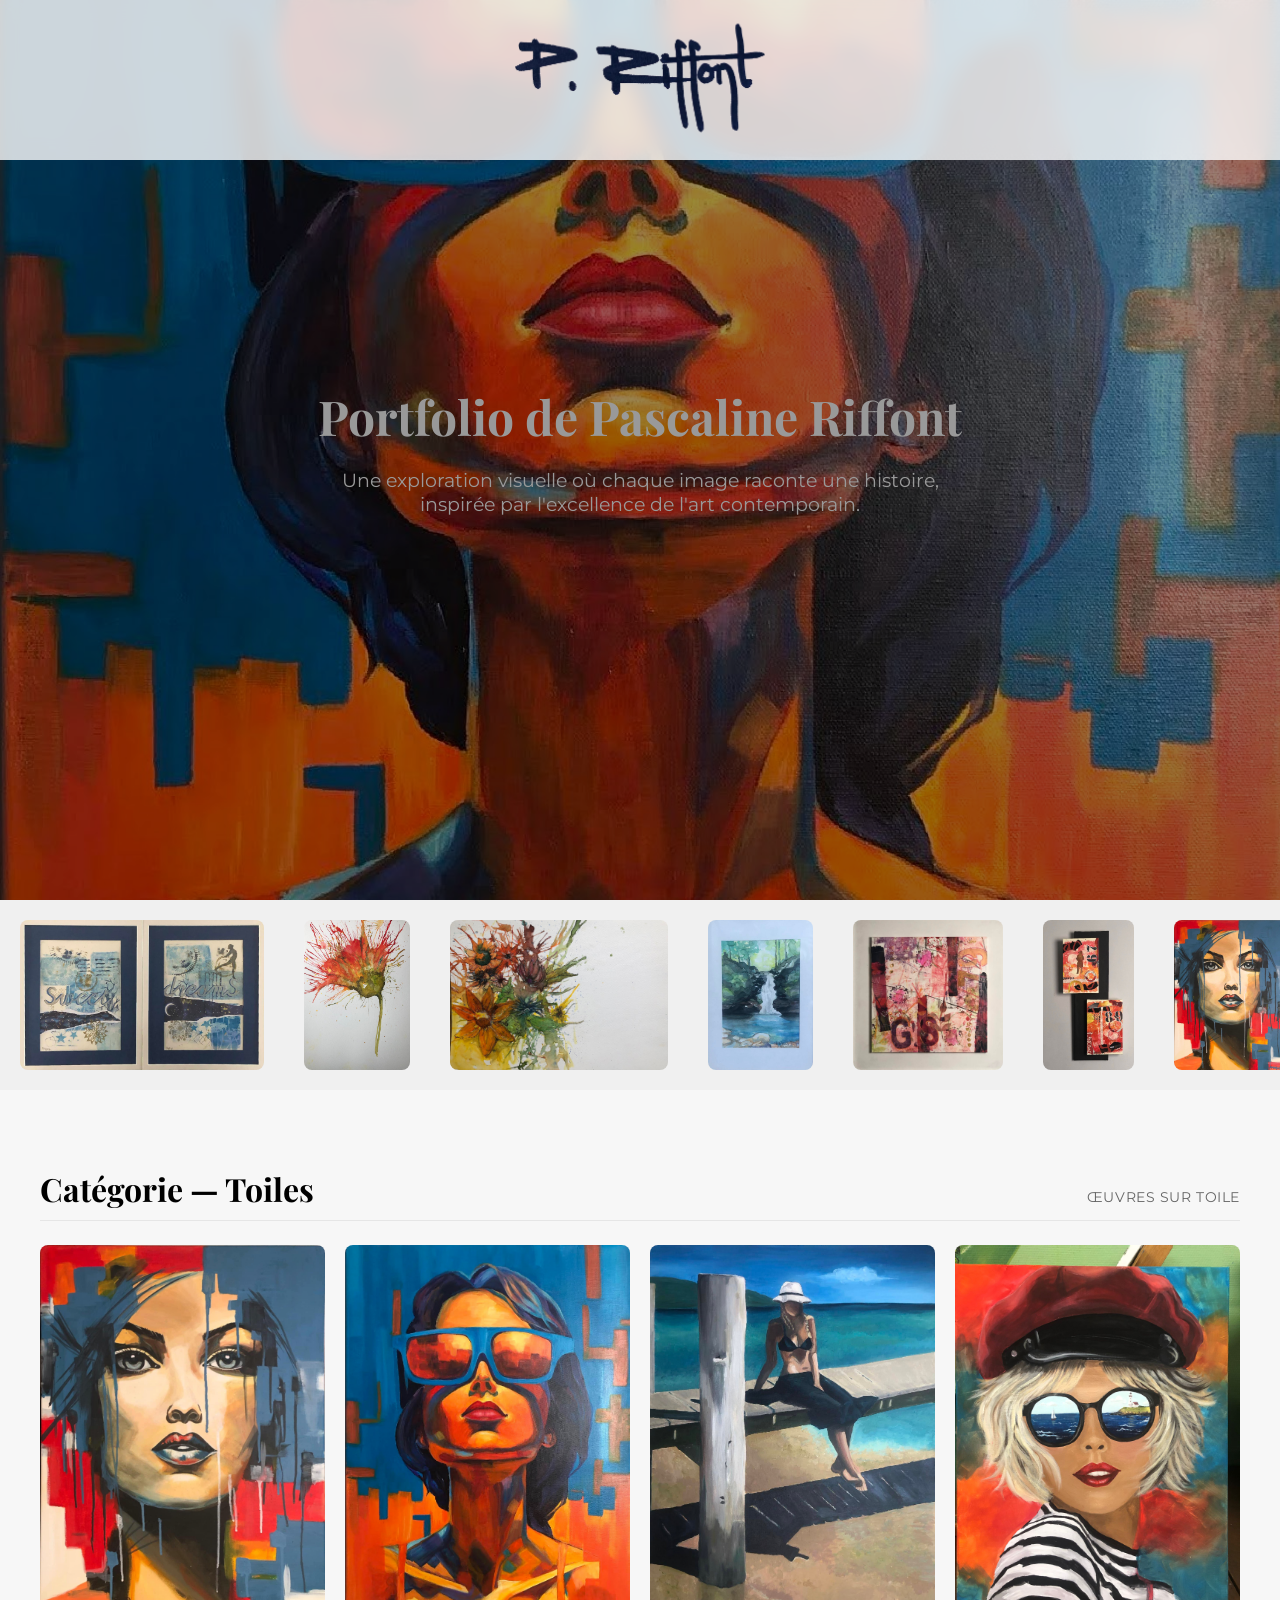
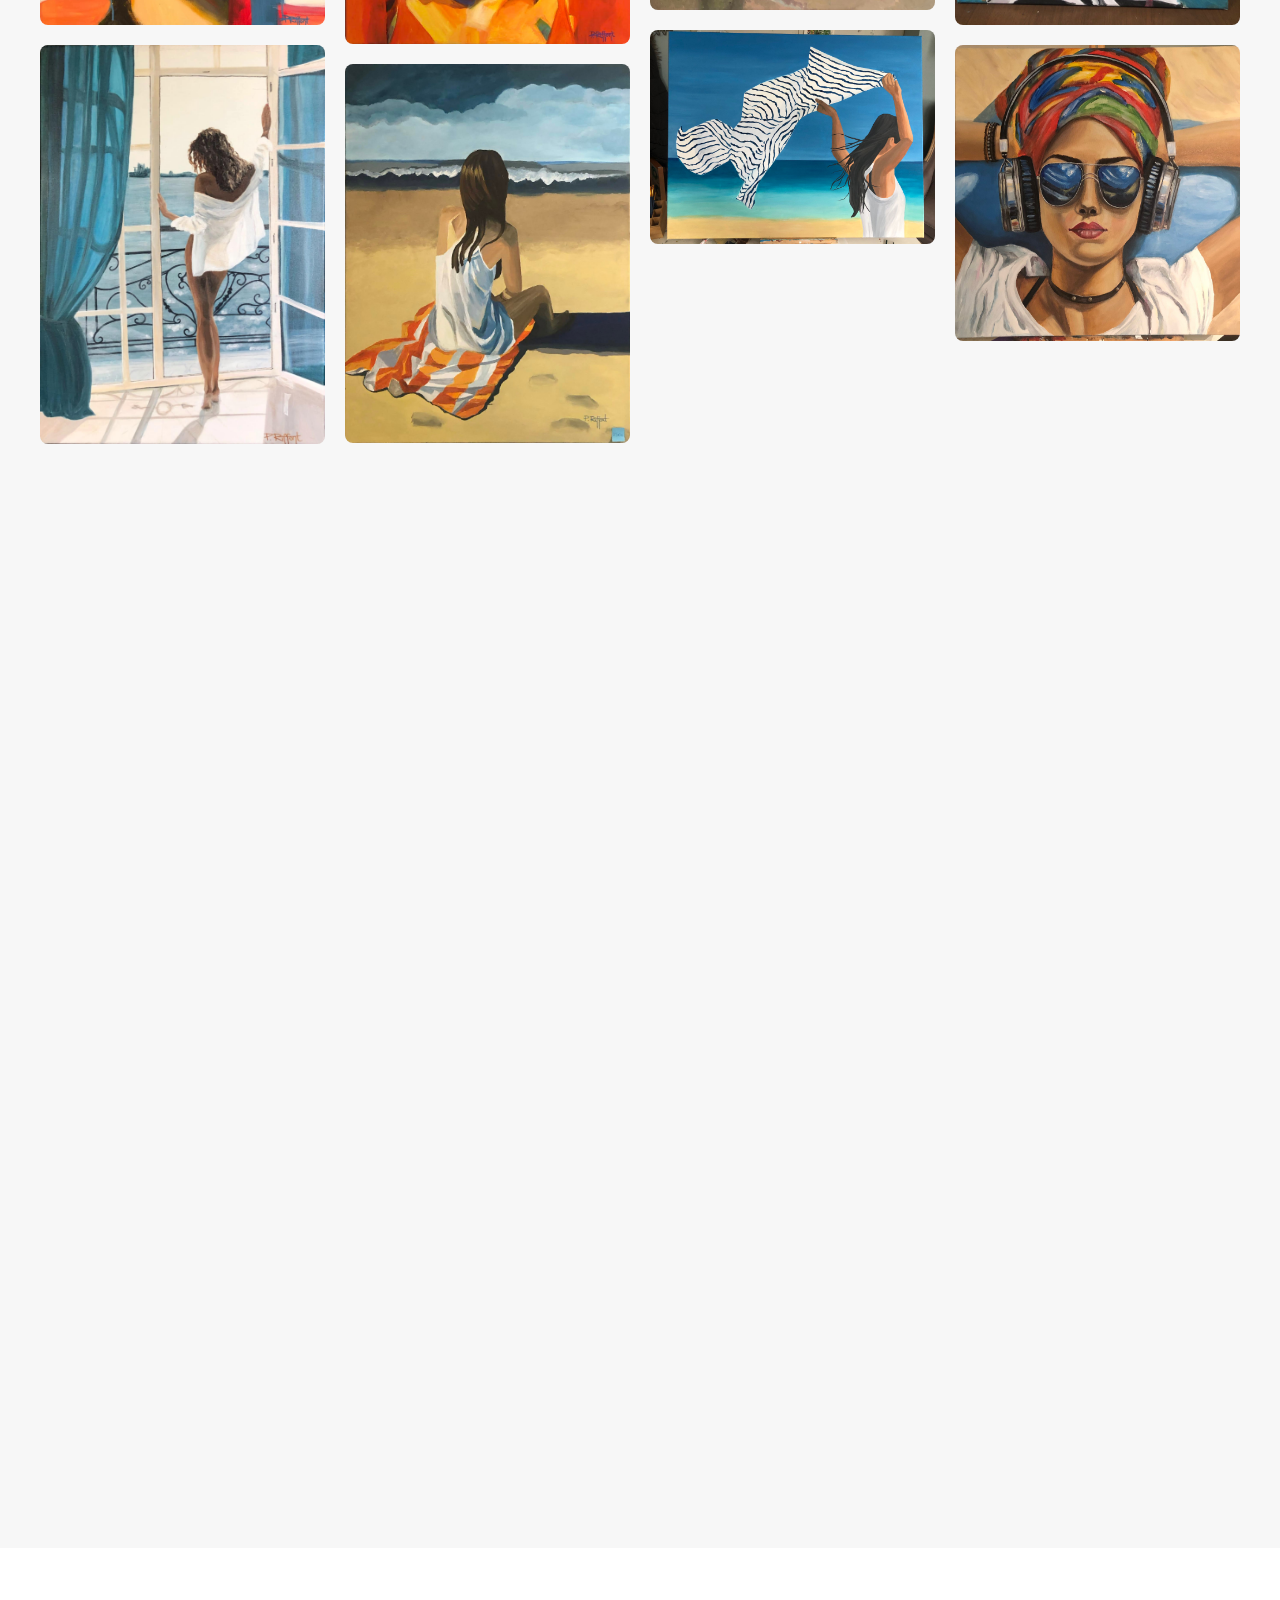
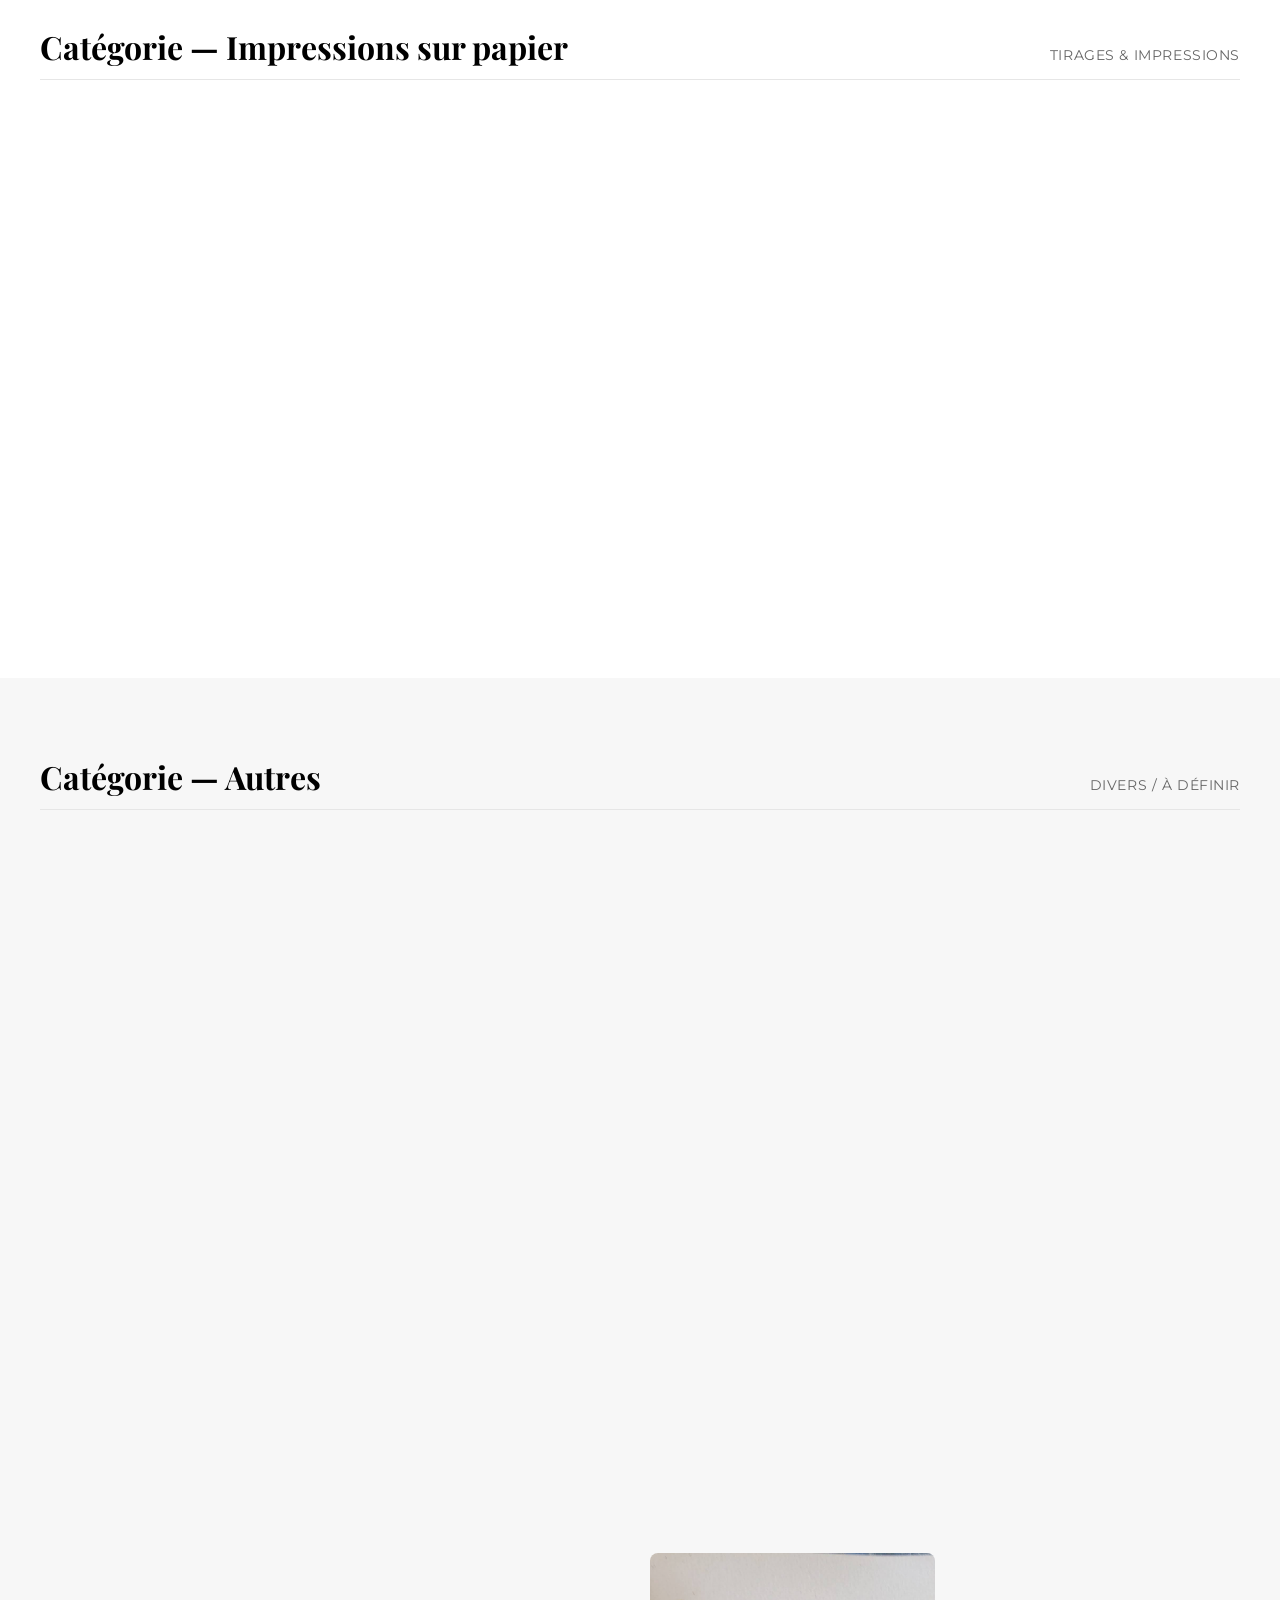
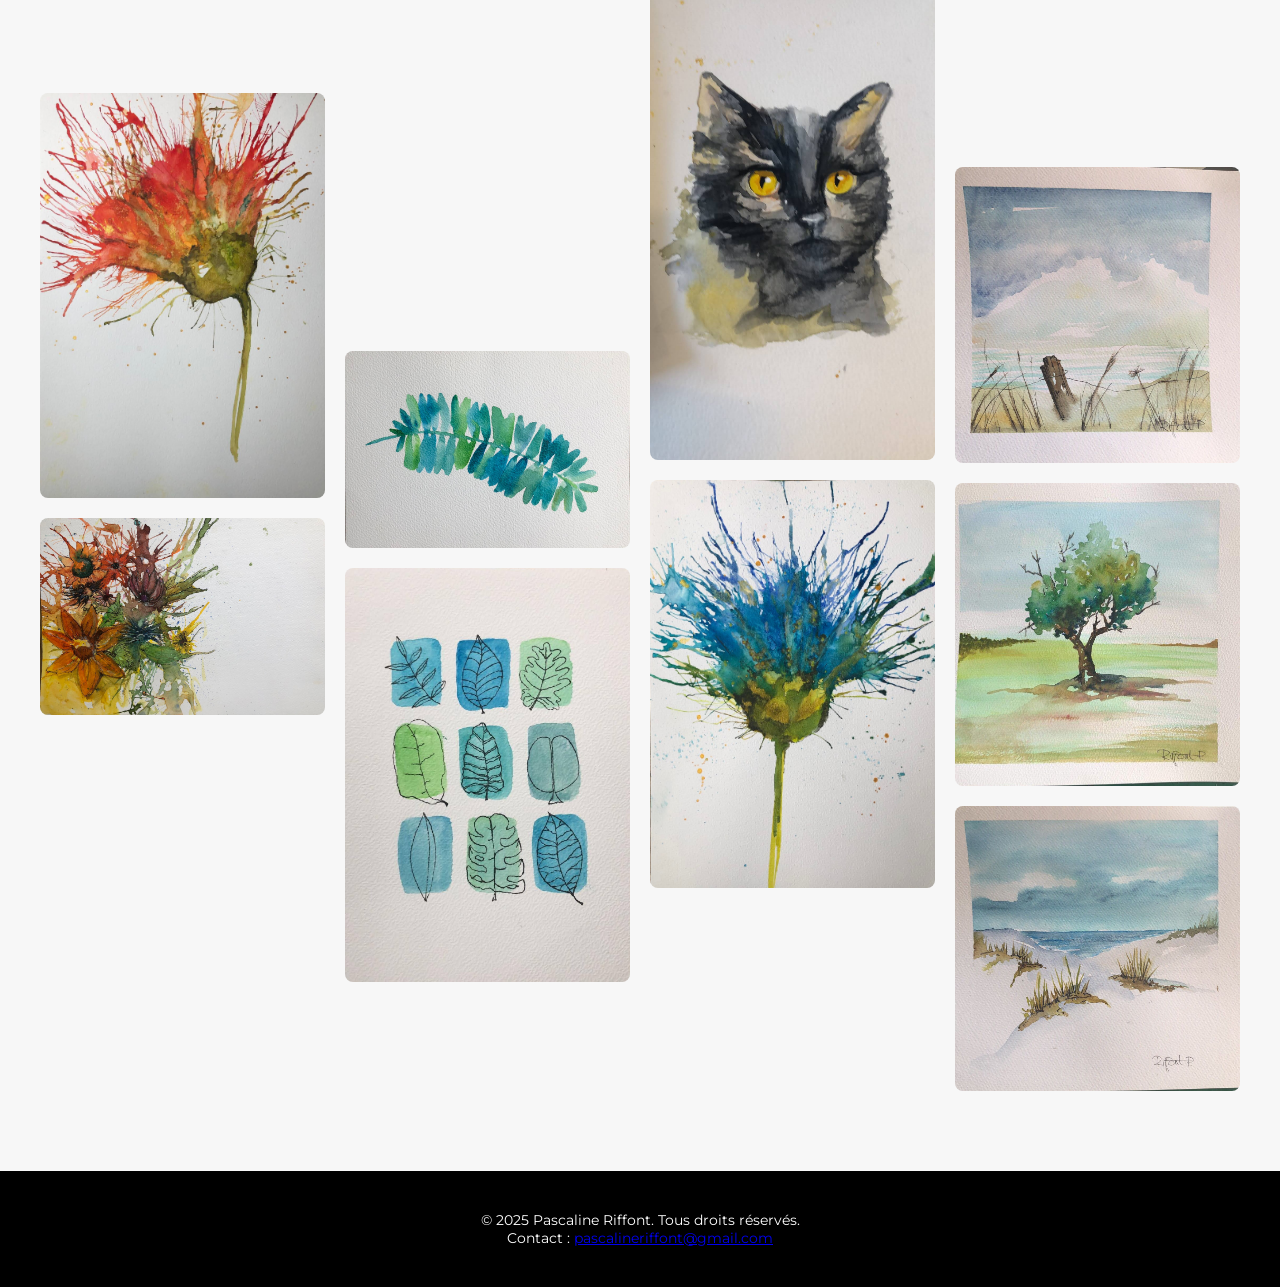
==== commit 40085ccb: "Initial commit: Portfolio de Pascaline Riffont avec images organisées en dossiers" ====
--- a/index.html
+++ b/index.html
@@ -1,171 +1,176 @@
-<!DOCTYPE html>
-<html lang="fr">
-<head>
-  <meta charset="UTF-8" />
-  <meta name="viewport" content="width=device-width, initial-scale=1" />
-  <title>Portfolio d'Art Sophistiqué</title>
-  <link href="https://fonts.googleapis.com/css?family=Playfair+Display|Montserrat:400,700&display=swap" rel="stylesheet" />
-  <style>
-    :root { --primary-color:#000; --secondary-color:#fff; --accent-color:#d4af37; --muted-bg:#f7f7f7; }
-    *{margin:0;padding:0;box-sizing:border-box}
-    body{font-family:'Montserrat',sans-serif;background:var(--secondary-color);color:var(--primary-color);overflow-x:hidden;scroll-behavior:smooth}
-    header{position:fixed;top:0;left:0;right:0;padding:80px 40px;background:rgba(255,255,255,.8);backdrop-filter:blur(10px);transition:padding .3s ease,background .3s ease;z-index:1000}
-    header.small{padding:40px 40px}
-    .logo-container{position:absolute;left:50%;top:50%;transform:translate(-50%,-50%);transition:left .3s ease,transform .3s ease}
-    header.small .logo-container{left:40px;transform:translate(0,-50%)}
-    header img.logo{width:250px;transition:width .3s ease}
-    header.small img.logo{width:100px}
-    .nav-container{position:absolute;right:40px;top:50%;transform:translateY(-50%);opacity:0;transition:opacity .5s ease}
-    header.small .nav-container{opacity:1}
-    .nav-container nav a{text-decoration:none;margin-left:20px;font-size:1rem;color:var(--primary-color);transition:color .3s,border-bottom .3s;border-bottom:2px solid transparent}
-    .nav-container nav a:hover{color:var(--accent-color);border-bottom:2px solid var(--accent-color)}
-    .hero{position:relative;height:100vh;background:url('Reflets Urbains.jpg') no-repeat center/cover;display:flex;align-items:center;justify-content:center}
-    .hero::after{content:'';position:absolute;inset:0;background:rgba(0,0,0,.4)}
-    .hero-content{position:relative;text-align:center;color:var(--secondary-color);padding:0 20px}
-    .hero-content h1{font-family:'Playfair Display',serif;font-size:3rem;margin-bottom:20px}
-    .hero-content p{font-size:1.2rem;max-width:600px;margin:0 auto}
-    .slider{overflow:hidden;background:#f0f0f0;padding:20px 0}
-    .slider-track{display:flex;width:200%;animation:scrollSlider 30s linear infinite;animation-direction:reverse}
-    .slider-track img{height:150px;margin:0 20px;border-radius:8px;object-fit:cover}
-    @keyframes scrollSlider{0%{transform:translateX(0)}100%{transform:translateX(-50%)}}
-    .section{padding:80px 40px;background:var(--secondary-color)}
-    .section.alt{background:var(--muted-bg)}
-    .section-title{display:flex;align-items:baseline;justify-content:space-between;margin-bottom:24px;gap:16px;border-bottom:1px solid #e6e6e6;padding-bottom:12px}
-    .section-title h2{font-family:'Playfair Display',serif;font-size:2rem;line-height:1.2}
-    .section-title .tag{font-size:.9rem;letter-spacing:.04em;text-transform:uppercase;color:#666}
-    section.gallery{column-count:1;column-gap:20px}
-    @media (min-width:600px){section.gallery{column-count:2}}
-    @media (min-width:900px){section.gallery{column-count:3}}
-    @media (min-width:1200px){section.gallery{column-count:4}}
-    .gallery-item{margin-bottom:20px;break-inside:avoid;position:relative;overflow:hidden;border-radius:8px}
-    .gallery-item img{width:100%;display:block;transition:transform .3s ease}
-    .gallery-item:hover img{transform:scale(1.05)}
-    .gallery-item .caption{position:absolute;bottom:0;left:0;right:0;padding:10px;background:rgba(0,0,0,.6);color:var(--secondary-color);font-size:1rem;opacity:0;transition:opacity .3s ease}
-    .gallery-item:hover .caption{opacity:1}
-    footer{padding:40px;text-align:center;background:var(--primary-color);color:var(--secondary-color);font-size:.9rem}
-    .fade-in-up{opacity:0;transform:translateY(20px);transition:opacity 1.5s ease-out,transform 1.5s ease-out}
-    .fade-in-up.visible{opacity:1;transform:translateY(0)}
-  </style>
-</head>
-<body>
-  <header>
-    <div class="logo-container"><img src="Logo.png" alt="Logo" class="logo" /></div>
-    <div class="nav-container">
-      <nav aria-label="Navigation principale">
-        <a href="#cat-toile">Toile</a>
-        <a href="#cat-papier">Impression sur papier</a>
-        <a href="#cat-trois">Autre</a>
-        <a href="#contact">Contact</a>
-      </nav>
-    </div>
-  </header>
-
-  <section class="hero" id="hero" aria-label="Section héro">
-    <div class="hero-content">
-      <h1>Portfolio de Pascaline Riffont</h1>
-      <p>Une exploration visuelle où chaque image raconte une histoire, inspirée par l'excellence de l'art contemporain.</p>
-    </div>
-  </section>
-
-  <section class="slider" id="slider" aria-label="Aperçu des œuvres">
-    <div class="slider-track">
-      <img src="Chuchotements Nocturnes.jfif" alt="Chuchotements Nocturnes" class="fade-in-up" loading="lazy" />
-      <img src="Explosion Automnale.jfif" alt="Explosion Automnale" class="fade-in-up" loading="lazy" />
-      <img src="Jardin Sauvage.jfif" alt="Jardin Sauvage" class="fade-in-up" loading="lazy" />
-      <img src="Repos en Forêt.jfif" alt="Repos en Forêt" class="fade-in-up" loading="lazy" />
-      <img src="Dialogue Visuel.jpg" alt="Dialogue Visuel" class="fade-in-up" loading="lazy" />
-      <img src="Silhouettes et Séquences.jpg" alt="Silhouettes et Séquences" class="fade-in-up" loading="lazy" />
-      <img src="Visage en pièces.jfif" alt="Visage en pièces" class="fade-in-up" loading="lazy" />
-      <img src="Brise sur le balcon.jfif" alt="Brise sur le balcon" class="fade-in-up" loading="lazy" />
-      <img src="Matin urbain.jfif" alt="Matin urbain" class="fade-in-up" loading="lazy" />
-      <img src="À la volée.jfif" alt="À la volée" class="fade-in-up" loading="lazy" />
-      <img src="Chuchotements Nocturnes.jfif" alt="Chuchotements Nocturnes" class="fade-in-up" loading="lazy" />
-      <img src="Explosion Automnale.jfif" alt="Explosion Automnale" class="fade-in-up" loading="lazy" />
-      <img src="Jardin Sauvage.jfif" alt="Jardin Sauvage" class="fade-in-up" loading="lazy" />
-      <img src="Repos en Forêt.jfif" alt="Repos en Forêt" class="fade-in-up" loading="lazy" />
-      <img src="Dialogue Visuel.jpg" alt="Dialogue Visuel" class="fade-in-up" loading="lazy" />
-      <img src="Silhouettes et Séquences.jpg" alt="Silhouettes et Séquences" class="fade-in-up" loading="lazy" />
-      <img src="Visage en pièces.jfif" alt="Visage en pièces" class="fade-in-up" loading="lazy" />
-      <img src="Brise sur le balcon.jfif" alt="Brise sur le balcon" class="fade-in-up" loading="lazy" />
-      <img src="Matin urbain.jfif" alt="Matin urbain" class="fade-in-up" loading="lazy" />
-      <img src="À la volée.jfif" alt="À la volée" class="fade-in-up" loading="lazy" />
-    </div>
-  </section>
-
-  <section class="section alt" id="cat-toile" aria-label="Catégorie Toiles">
-    <div class="section-title"><h2>Catégorie — Toiles</h2><span class="tag">Œuvres sur toile</span></div>
-    <section class="gallery" id="gallery-toile">
-      <div class="gallery-item"><img src="Visage en pièces.jfif" alt="Visage en pièces" class="fade-in-up" loading="lazy" /><div class="caption">Visage en pièces</div></div>
-      <div class="gallery-item"><img src="Brise sur le balcon.jfif" alt="Brise sur le balcon" class="fade-in-up" loading="lazy" /><div class="caption">Brise sur le balcon</div></div>
-      <div class="gallery-item"><img src="Matin urbain.jfif" alt="Matin urbain" class="fade-in-up" loading="lazy" /><div class="caption">Matin urbain</div></div>
-      <div class="gallery-item"><img src="À la volée.jfif" alt="À la volée" class="fade-in-up" loading="lazy" /><div class="caption">À la volée</div></div>
-      <div class="gallery-item"><img src="Elégance en Mouvement.jpg" alt="Elégance en Mouvement" class="fade-in-up" loading="lazy" /><div class="caption">Elégance en Mouvement</div></div>
-      <div class="gallery-item"><img src="Reflets Urbains.jpg" alt="Reflets Urbains" class="fade-in-up" loading="lazy" /><div class="caption">Reflets Urbains</div></div>
-      <div class="gallery-item"><img src="Méditation au Rivage.jfif" alt="Méditation au Rivage" class="fade-in-up" loading="lazy" /><div class="caption">Méditation au Rivage</div></div>
-      <div class="gallery-item"><img src="Rêverie au Crépuscule.jfif" alt="Rêverie au Crépuscule" class="fade-in-up" loading="lazy" /><div class="caption">Rêverie au Crépuscule</div></div>
-      <div class="gallery-item"><img src="image.jfif" alt="Image" class="fade-in-up" loading="lazy" /><div class="caption">Image</div></div>
-      <div class="gallery-item"><img src="Été Tranquille.jfif" alt="Été Tranquille" class="fade-in-up" loading="lazy" /><div class="caption">Été Tranquille</div></div>
-      <div class="gallery-item"><img src="a l'air libre.jpg" alt="À l'air libre" class="fade-in-up" loading="lazy" /><div class="caption">À l'air libre</div></div>
-      <div class="gallery-item"><img src="en vacances.jpg" alt="En vacances" class="fade-in-up" loading="lazy" /><div class="caption">En vacances</div></div>
-      <div class="gallery-item"><img src="pres de la fenetre.jpg" alt="Près de la fenêtre" class="fade-in-up" loading="lazy" /><div class="caption">Près de la fenêtre</div></div>
-    </section>
-  </section>
-
-  <section class="section" id="cat-papier" aria-label="Catégorie Impressions sur papier">
-    <div class="section-title"><h2>Catégorie — Impressions sur papier</h2><span class="tag">Tirages & impressions</span></div>
-    <section class="gallery" id="gallery-papier" aria-label="Impression sur papier">
-      <div class="gallery-item"><img src="Chuchotements Nocturnes.jfif" alt="Chuchotements Nocturnes" class="fade-in-up" loading="lazy" /><div class="caption">Chuchotements Nocturnes</div></div>
-      <div class="gallery-item"><img src="Rythmes et Cercles.jpg" alt="Rythmes et Cercles" class="fade-in-up" loading="lazy" /><div class="caption">Rythmes et Cercles</div></div>
-      <div class="gallery-item"><img src="Carnaval Floral.jfif" alt="Carnaval Floral" class="fade-in-up" loading="lazy" /><div class="caption">Carnaval Floral</div></div>
-      <div class="gallery-item"><img src="Dialogue Visuel.jpg" alt="Dialogue Visuel" class="fade-in-up" loading="lazy" /><div class="caption">Dialogue Visuel</div></div>
-      <div class="gallery-item"><img src="Silhouettes et Séquences.jpg" alt="Silhouettes et Séquences" class="fade-in-up" loading="lazy" /><div class="caption">Silhouettes et Séquences</div></div>
-      <div class="gallery-item"><img src="Symphonie Circulaire.jpg" alt="Symphonie Circulaire" class="fade-in-up" loading="lazy" /><div class="caption">Symphonie Circulaire</div></div>
-    </section>
-  </section>
-
-  <section class="section alt" id="cat-trois" aria-label="Catégorie Autres">
-    <div class="section-title"><h2>Catégorie — Autres</h2><span class="tag">Divers / à définir</span></div>
-    <section class="gallery" id="gallery-autre" aria-label="Troisième catégorie">
-      <div class="gallery-item"><img src="Harmonie Graphique.jpg" alt="Harmonie Graphique" class="fade-in-up" loading="lazy" /><div class="caption">Harmonie Graphique</div></div>
-      <div class="gallery-item"><img src="Triptyque Typographique.jpg" alt="Triptyque Typographique" class="fade-in-up" loading="lazy" /><div class="caption">Triptyque Typographique</div></div>
-      <div class="gallery-item"><img src="Brise Printanière.jfif" alt="Brise Printanière" class="fade-in-up" loading="lazy" /><div class="caption">Brise Printanière</div></div>
-      <div class="gallery-item"><img src="Explosion Automnale.jfif" alt="Explosion Automnale" class="fade-in-up" loading="lazy" /><div class="caption">Explosion Automnale</div></div>
-      <div class="gallery-item"><img src="Jardin Sauvage.jfif" alt="Jardin Sauvage" class="fade-in-up" loading="lazy" /><div class="caption">Jardin Sauvage</div></div>
-      <div class="gallery-item"><img src="Repos en Forêt.jfif" alt="Repos en Forêt" class="fade-in-up" loading="lazy" /><div class="caption">Repos en Forêt</div></div>
-      <div class="gallery-item"><img src="Pont Vers la Sérénité.jfif" alt="Pont Vers la Sérénité" class="fade-in-up" loading="lazy" /><div class="caption">Pont Vers la Sérénité</div></div>
-      <div class="gallery-item"><img src="Éclat d_Automne.jfif" alt="Éclat d'Automne" class="fade-in-up" loading="lazy" /><div class="caption">Éclat d'Automne</div></div>
-      <div class="gallery-item"><img src="Harmonie en Feuillage.jfif" alt="Harmonie en Feuillage" class="fade-in-up" loading="lazy" /><div class="caption">Harmonie en Feuillage</div></div>
-      <div class="gallery-item"><img src="Mosaïque de la Nature.jfif" alt="Mosaïque de la Nature" class="fade-in-up" loading="lazy" /><div class="caption">Mosaïque de la Nature</div></div>
-      <div class="gallery-item"><img src="Clair de Forêt.jfif" alt="Clair de Forêt" class="fade-in-up" loading="lazy" /><div class="caption">Clair de Forêt</div></div>
-      <div class="gallery-item"><img src="Fenêtre sur l_Océan.jfif" alt="Fenêtre sur l'Océan" class="fade-in-up" loading="lazy" /><div class="caption">Fenêtre sur l'Océan</div></div>
-      <div class="gallery-item"><img src="Le Chat.jfif" alt="Le Chat" class="fade-in-up" loading="lazy" /><div class="caption">Le Chat</div></div>
-      <div class="gallery-item"><img src="Danse des Couleurs.jfif" alt="Danse des Couleurs" class="fade-in-up" loading="lazy" /><div class="caption">Danse des Couleurs</div></div>
-      <div class="gallery-item"><img src="Festival Floral.jfif" alt="Festival Floral" class="fade-in-up" loading="lazy" /><div class="caption">Festival Floral</div></div>
-      <div class="gallery-item"><img src="Solitude Verdoyante.jfif" alt="Solitude Verdoyante" class="fade-in-up" loading="lazy" /><div class="caption">Solitude Verdoyante</div></div>
-      <div class="gallery-item"><img src="Jardin Aquarelle.jfif" alt="Jardin Aquarelle" class="fade-in-up" loading="lazy" /><div class="caption">Jardin Aquarelle</div></div>
-      <div class="gallery-item"><img src="au bord de la mer.jpg" alt="Au bord de la mer" class="fade-in-up" loading="lazy" /><div class="caption">Au bord de la mer</div></div>
-      <div class="gallery-item"><img src="l'arbre magique.jpg" alt="L'arbre magique" class="fade-in-up" loading="lazy" /><div class="caption">L'arbre magique</div></div>
-      <div class="gallery-item"><img src="les dunes.jpg" alt="Les dunes" class="fade-in-up" loading="lazy" /><div class="caption">Les dunes</div></div>
-    </section>
-  </section>
-
-  <footer id="contact">
-    <p>&copy; 2025 Pascaline Riffont. Tous droits réservés.</p>
-    <p>Contact : <a href="mailto:pascalineriffont@gmail.com">pascalineriffont@gmail.com</a></p>
-  </footer>
-
-  <script>
-    document.addEventListener('DOMContentLoaded',function(){
-      const faders=document.querySelectorAll('.fade-in-up');
-      const appearOnScroll=new IntersectionObserver((entries,observer)=>{
-        entries.forEach(entry=>{ if(entry.isIntersecting){ entry.target.classList.add('visible'); observer.unobserve(entry.target);} });
-      },{threshold:.1});
-      faders.forEach(f=>appearOnScroll.observe(f));
-    });
-    window.addEventListener('scroll',function(){
-      const header=document.querySelector('header');
-      if(window.pageYOffset>50){ header.classList.add('small'); } else { header.classList.remove('small'); }
-    });
-  </script>
-</body>
-</html>
+<!DOCTYPE html>
+<html lang="fr">
+<head>
+  <meta charset="UTF-8" />
+  <meta name="viewport" content="width=device-width, initial-scale=1" />
+  <title>Portfolio d'Art Sophistiqué</title>
+  <link href="https://fonts.googleapis.com/css?family=Playfair+Display|Montserrat:400,700&display=swap" rel="stylesheet" />
+  <style>
+    :root { --primary-color:#000; --secondary-color:#fff; --accent-color:#d4af37; --muted-bg:#f7f7f7; }
+    *{margin:0;padding:0;box-sizing:border-box}
+    body{font-family:'Montserrat',sans-serif;background:var(--secondary-color);color:var(--primary-color);overflow-x:hidden;scroll-behavior:smooth}
+    header{position:fixed;top:0;left:0;right:0;padding:80px 40px;background:rgba(255,255,255,.8);backdrop-filter:blur(10px);transition:padding .3s ease,background .3s ease;z-index:1000}
+    header.small{padding:40px 40px}
+    .logo-container{position:absolute;left:50%;top:50%;transform:translate(-50%,-50%);transition:left .3s ease,transform .3s ease}
+    header.small .logo-container{left:40px;transform:translate(0,-50%)}
+    header img.logo{width:250px;transition:width .3s ease}
+    header.small img.logo{width:100px}
+    .nav-container{position:absolute;right:40px;top:50%;transform:translateY(-50%);opacity:0;transition:opacity .5s ease}
+    header.small .nav-container{opacity:1}
+    .nav-container nav a{text-decoration:none;margin-left:20px;font-size:1rem;color:var(--primary-color);transition:color .3s,border-bottom .3s;border-bottom:2px solid transparent}
+    .nav-container nav a:hover{color:var(--accent-color);border-bottom:2px solid var(--accent-color)}
+    .hero{position:relative;height:100vh;background:url('toiles/Reflets Urbains.jpg') no-repeat center/cover;display:flex;align-items:center;justify-content:center}
+    .hero::after{content:'';position:absolute;inset:0;background:rgba(0,0,0,.4)}
+    .hero-content{position:relative;text-align:center;color:var(--secondary-color);padding:0 20px}
+    .hero-content h1{font-family:'Playfair Display',serif;font-size:3rem;margin-bottom:20px}
+    .hero-content p{font-size:1.2rem;max-width:600px;margin:0 auto}
+    .slider{overflow:hidden;background:#f0f0f0;padding:20px 0}
+    .slider-track{display:flex;width:200%;animation:scrollSlider 30s linear infinite;animation-direction:reverse}
+    .slider-track img{height:150px;margin:0 20px;border-radius:8px;object-fit:cover}
+    @keyframes scrollSlider{0%{transform:translateX(0)}100%{transform:translateX(-50%)}}
+    .section{padding:80px 40px;background:var(--secondary-color)}
+    .section.alt{background:var(--muted-bg)}
+    .section-title{display:flex;align-items:baseline;justify-content:space-between;margin-bottom:24px;gap:16px;border-bottom:1px solid #e6e6e6;padding-bottom:12px}
+    .section-title h2{font-family:'Playfair Display',serif;font-size:2rem;line-height:1.2}
+    .section-title .tag{font-size:.9rem;letter-spacing:.04em;text-transform:uppercase;color:#666}
+    section.gallery{column-count:1;column-gap:20px}
+    @media (min-width:600px){section.gallery{column-count:2}}
+    @media (min-width:900px){section.gallery{column-count:3}}
+    @media (min-width:1200px){section.gallery{column-count:4}}
+    .gallery-item{margin-bottom:20px;break-inside:avoid;position:relative;overflow:hidden;border-radius:8px}
+    .gallery-item img{width:100%;display:block;transition:transform .3s ease}
+    .gallery-item:hover img{transform:scale(1.05)}
+    .gallery-item .caption{position:absolute;bottom:0;left:0;right:0;padding:10px;background:rgba(0,0,0,.6);color:var(--secondary-color);font-size:1rem;opacity:0;transition:opacity .3s ease}
+    .gallery-item:hover .caption{opacity:1}
+    footer{padding:40px;text-align:center;background:var(--primary-color);color:var(--secondary-color);font-size:.9rem}
+    .fade-in-up{opacity:0;transform:translateY(20px);transition:opacity 1.5s ease-out,transform 1.5s ease-out}
+    .fade-in-up.visible{opacity:1;transform:translateY(0)}
+  </style>
+</head>
+<body>
+  <header>
+    <div class="logo-container"><img src="Logo.png" alt="Logo" class="logo" /></div>
+    <div class="nav-container">
+      <nav aria-label="Navigation principale">
+        <a href="#cat-toile">Toile</a>
+        <a href="#cat-papier">Impression sur papier</a>
+        <a href="#cat-trois">Autre</a>
+        <a href="#contact">Contact</a>
+      </nav>
+    </div>
+  </header>
+
+  <section class="hero" id="hero" aria-label="Section héro">
+    <div class="hero-content">
+      <h1>Portfolio de Pascaline Riffont</h1>
+      <p>Une exploration visuelle où chaque image raconte une histoire, inspirée par l'excellence de l'art contemporain.</p>
+    </div>
+  </section>
+
+  <section class="slider" id="slider" aria-label="Aperçu des œuvres">
+    <div class="slider-track">
+      <img src="Impressions sur papier/Chuchotements Nocturnes.jfif" alt="Chuchotements Nocturnes" class="fade-in-up" loading="lazy" />
+      <img src="autres/Explosion Automnale.jfif" alt="Explosion Automnale" class="fade-in-up" loading="lazy" />
+      <img src="autres/Jardin Sauvage.jfif" alt="Jardin Sauvage" class="fade-in-up" loading="lazy" />
+      <img src="autres/Repos en Forêt.jfif" alt="Repos en Forêt" class="fade-in-up" loading="lazy" />
+      <img src="Impressions sur papier/Dialogue Visuel.jpg" alt="Dialogue Visuel" class="fade-in-up" loading="lazy" />
+      <img src="Impressions sur papier/Silhouettes et Séquences.jpg" alt="Silhouettes et Séquences" class="fade-in-up" loading="lazy" />
+      <img src="toiles/Visage en pièces.jfif" alt="Visage en pièces" class="fade-in-up" loading="lazy" />
+      <img src="toiles/Brise sur le balcon.jfif" alt="Brise sur le balcon" class="fade-in-up" loading="lazy" />
+      <img src="toiles/Matin urbain.jfif" alt="Matin urbain" class="fade-in-up" loading="lazy" />
+      <img src="toiles/À la volée.jfif" alt="À la volée" class="fade-in-up" loading="lazy" />
+      <img src="Impressions sur papier/Chuchotements Nocturnes.jfif" alt="Chuchotements Nocturnes" class="fade-in-up" loading="lazy" />
+      <img src="autres/Explosion Automnale.jfif" alt="Explosion Automnale" class="fade-in-up" loading="lazy" />
+      <img src="autres/Jardin Sauvage.jfif" alt="Jardin Sauvage" class="fade-in-up" loading="lazy" />
+      <img src="autres/Repos en Forêt.jfif" alt="Repos en Forêt" class="fade-in-up" loading="lazy" />
+      <img src="Impressions sur papier/Dialogue Visuel.jpg" alt="Dialogue Visuel" class="fade-in-up" loading="lazy" />
+      <img src="Impressions sur papier/Silhouettes et Séquences.jpg" alt="Silhouettes et Séquences" class="fade-in-up" loading="lazy" />
+      <img src="toiles/Visage en pièces.jfif" alt="Visage en pièces" class="fade-in-up" loading="lazy" />
+      <img src="toiles/Brise sur le balcon.jfif" alt="Brise sur le balcon" class="fade-in-up" loading="lazy" />
+      <img src="toiles/Matin urbain.jfif" alt="Matin urbain" class="fade-in-up" loading="lazy" />
+      <img src="toiles/À la volée.jfif" alt="À la volée" class="fade-in-up" loading="lazy" />
+    </div>
+  </section>
+
+  <section class="section alt" id="cat-toile" aria-label="Catégorie Toiles">
+    <div class="section-title"><h2>Catégorie — Toiles</h2><span class="tag">Œuvres sur toile</span></div>
+    <section class="gallery" id="gallery-toile">
+      <div class="gallery-item"><img src="toiles/Visage en pièces.jfif" alt="Visage en pièces" class="fade-in-up" loading="lazy" /><div class="caption">Visage en pièces</div></div>
+      <div class="gallery-item"><img src="toiles/Brise sur le balcon.jfif" alt="Brise sur le balcon" class="fade-in-up" loading="lazy" /><div class="caption">Brise sur le balcon</div></div>
+      <div class="gallery-item"><img src="toiles/Matin urbain.jfif" alt="Matin urbain" class="fade-in-up" loading="lazy" /><div class="caption">Matin urbain</div></div>
+      <div class="gallery-item"><img src="toiles/À la volée.jfif" alt="À la volée" class="fade-in-up" loading="lazy" /><div class="caption">À la volée</div></div>
+      <div class="gallery-item"><img src="toiles/Elégance en Mouvement.jpg" alt="Elégance en Mouvement" class="fade-in-up" loading="lazy" /><div class="caption">Elégance en Mouvement</div></div>
+      <div class="gallery-item"><img src="toiles/Reflets Urbains.jpg" alt="Reflets Urbains" class="fade-in-up" loading="lazy" /><div class="caption">Reflets Urbains</div></div>
+      <div class="gallery-item"><img src="toiles/Méditation au Rivage.jfif" alt="Méditation au Rivage" class="fade-in-up" loading="lazy" /><div class="caption">Méditation au Rivage</div></div>
+      <div class="gallery-item"><img src="toiles/Rêverie au Crépuscule.jfif" alt="Rêverie au Crépuscule" class="fade-in-up" loading="lazy" /><div class="caption">Rêverie au Crépuscule</div></div>
+      <div class="gallery-item"><img src="toiles/image.jfif" alt="Image" class="fade-in-up" loading="lazy" /><div class="caption">Image</div></div>
+      <div class="gallery-item"><img src="toiles/Été Tranquille.jfif" alt="Été Tranquille" class="fade-in-up" loading="lazy" /><div class="caption">Été Tranquille</div></div>
+      <div class="gallery-item"><img src="toiles/a l'air libre.jpg" alt="À l'air libre" class="fade-in-up" loading="lazy" /><div class="caption">À l'air libre</div></div>
+      <div class="gallery-item"><img src="toiles/en vacances.jpg" alt="En vacances" class="fade-in-up" loading="lazy" /><div class="caption">En vacances</div></div>
+      <div class="gallery-item"><img src="toiles/pres de la fenetre.jpg" alt="Près de la fenêtre" class="fade-in-up" loading="lazy" /><div class="caption">Près de la fenêtre</div></div>
+      <div class="gallery-item"><img src="toiles/l'hiver au soleil.jpeg" alt="L'hiver au soleil" class="fade-in-up" loading="lazy" /><div class="caption">L'hiver au soleil</div></div>
+      <div class="gallery-item"><img src="toiles/la francaise .jpeg" alt="La Française" class="fade-in-up" loading="lazy" /><div class="caption">La Française</div></div>
+      <div class="gallery-item"><img src="toiles/plage et musique.jpeg" alt="Plage et musique" class="fade-in-up" loading="lazy" /><div class="caption">Plage et musique</div></div>
+      <div class="gallery-item"><img src="toiles/reflet du desert.jpeg" alt="Reflet du désert" class="fade-in-up" loading="lazy" /><div class="caption">Reflet du désert</div></div>
+      <div class="gallery-item"><img src="toiles/Vision urbaine.jpeg" alt="Vision urbaine" class="fade-in-up" loading="lazy" /><div class="caption">Vision urbaine</div></div>
+    </section>
+  </section>
+
+  <section class="section" id="cat-papier" aria-label="Catégorie Impressions sur papier">
+    <div class="section-title"><h2>Catégorie — Impressions sur papier</h2><span class="tag">Tirages & impressions</span></div>
+    <section class="gallery" id="gallery-papier" aria-label="Impression sur papier">
+      <div class="gallery-item"><img src="Impressions sur papier/Chuchotements Nocturnes.jfif" alt="Chuchotements Nocturnes" class="fade-in-up" loading="lazy" /><div class="caption">Chuchotements Nocturnes</div></div>
+      <div class="gallery-item"><img src="Impressions sur papier/Rythmes et Cercles.jpg" alt="Rythmes et Cercles" class="fade-in-up" loading="lazy" /><div class="caption">Rythmes et Cercles</div></div>
+      <div class="gallery-item"><img src="Impressions sur papier/Carnaval Floral.jfif" alt="Carnaval Floral" class="fade-in-up" loading="lazy" /><div class="caption">Carnaval Floral</div></div>
+      <div class="gallery-item"><img src="Impressions sur papier/Dialogue Visuel.jpg" alt="Dialogue Visuel" class="fade-in-up" loading="lazy" /><div class="caption">Dialogue Visuel</div></div>
+      <div class="gallery-item"><img src="Impressions sur papier/Silhouettes et Séquences.jpg" alt="Silhouettes et Séquences" class="fade-in-up" loading="lazy" /><div class="caption">Silhouettes et Séquences</div></div>
+      <div class="gallery-item"><img src="Impressions sur papier/Symphonie Circulaire.jpg" alt="Symphonie Circulaire" class="fade-in-up" loading="lazy" /><div class="caption">Symphonie Circulaire</div></div>
+    </section>
+  </section>
+
+  <section class="section alt" id="cat-trois" aria-label="Catégorie Autres">
+    <div class="section-title"><h2>Catégorie — Autres</h2><span class="tag">Divers / à définir</span></div>
+    <section class="gallery" id="gallery-autre" aria-label="Troisième catégorie">
+      <div class="gallery-item"><img src="Impressions sur papier/Harmonie Graphique.jpg" alt="Harmonie Graphique" class="fade-in-up" loading="lazy" /><div class="caption">Harmonie Graphique</div></div>
+      <div class="gallery-item"><img src="Impressions sur papier/Triptyque Typographique.jpg" alt="Triptyque Typographique" class="fade-in-up" loading="lazy" /><div class="caption">Triptyque Typographique</div></div>
+      <div class="gallery-item"><img src="autres/Brise Printanière.jfif" alt="Brise Printanière" class="fade-in-up" loading="lazy" /><div class="caption">Brise Printanière</div></div>
+      <div class="gallery-item"><img src="autres/Explosion Automnale.jfif" alt="Explosion Automnale" class="fade-in-up" loading="lazy" /><div class="caption">Explosion Automnale</div></div>
+      <div class="gallery-item"><img src="autres/Jardin Sauvage.jfif" alt="Jardin Sauvage" class="fade-in-up" loading="lazy" /><div class="caption">Jardin Sauvage</div></div>
+      <div class="gallery-item"><img src="autres/Repos en Forêt.jfif" alt="Repos en Forêt" class="fade-in-up" loading="lazy" /><div class="caption">Repos en Forêt</div></div>
+      <div class="gallery-item"><img src="autres/Pont Vers la Sérénité.jfif" alt="Pont Vers la Sérénité" class="fade-in-up" loading="lazy" /><div class="caption">Pont Vers la Sérénité</div></div>
+      <div class="gallery-item"><img src="autres/Éclat d_Automne.jfif" alt="Éclat d'Automne" class="fade-in-up" loading="lazy" /><div class="caption">Éclat d'Automne</div></div>
+      <div class="gallery-item"><img src="autres/Harmonie en Feuillage.jfif" alt="Harmonie en Feuillage" class="fade-in-up" loading="lazy" /><div class="caption">Harmonie en Feuillage</div></div>
+      <div class="gallery-item"><img src="Impressions sur papier/Mosaïque de la Nature.jfif" alt="Mosaïque de la Nature" class="fade-in-up" loading="lazy" /><div class="caption">Mosaïque de la Nature</div></div>
+      <div class="gallery-item"><img src="autres/Clair de Forêt.jfif" alt="Clair de Forêt" class="fade-in-up" loading="lazy" /><div class="caption">Clair de Forêt</div></div>
+      <div class="gallery-item"><img src="autres/Fenêtre sur l_Océan.jfif" alt="Fenêtre sur l'Océan" class="fade-in-up" loading="lazy" /><div class="caption">Fenêtre sur l'Océan</div></div>
+      <div class="gallery-item"><img src="autres/Le Chat.jfif" alt="Le Chat" class="fade-in-up" loading="lazy" /><div class="caption">Le Chat</div></div>
+      <div class="gallery-item"><img src="autres/Danse des Couleurs.jfif" alt="Danse des Couleurs" class="fade-in-up" loading="lazy" /><div class="caption">Danse des Couleurs</div></div>
+      <div class="gallery-item"><img src="autres/Festival Floral.jfif" alt="Festival Floral" class="fade-in-up" loading="lazy" /><div class="caption">Festival Floral</div></div>
+      <div class="gallery-item"><img src="autres/Solitude Verdoyante.jfif" alt="Solitude Verdoyante" class="fade-in-up" loading="lazy" /><div class="caption">Solitude Verdoyante</div></div>
+      <div class="gallery-item"><img src="autres/Jardin Aquarelle.jfif" alt="Jardin Aquarelle" class="fade-in-up" loading="lazy" /><div class="caption">Jardin Aquarelle</div></div>
+      <div class="gallery-item"><img src="autres/au bord de la mer.jpg" alt="Au bord de la mer" class="fade-in-up" loading="lazy" /><div class="caption">Au bord de la mer</div></div>
+      <div class="gallery-item"><img src="autres/l'arbre magnifique.jpg" alt="L'arbre magique" class="fade-in-up" loading="lazy" /><div class="caption">L'arbre magique</div></div>
+      <div class="gallery-item"><img src="autres/les dunes.jpg" alt="Les dunes" class="fade-in-up" loading="lazy" /><div class="caption">Les dunes</div></div>
+    </section>
+  </section>
+
+  <footer id="contact">
+    <p>&copy; 2025 Pascaline Riffont. Tous droits réservés.</p>
+    <p>Contact : <a href="mailto:pascalineriffont@gmail.com">pascalineriffont@gmail.com</a></p>
+  </footer>
+
+  <script>
+    document.addEventListener('DOMContentLoaded',function(){
+      const faders=document.querySelectorAll('.fade-in-up');
+      const appearOnScroll=new IntersectionObserver((entries,observer)=>{
+        entries.forEach(entry=>{ if(entry.isIntersecting){ entry.target.classList.add('visible'); observer.unobserve(entry.target);} });
+      },{threshold:.1});
+      faders.forEach(f=>appearOnScroll.observe(f));
+    });
+    window.addEventListener('scroll',function(){
+      const header=document.querySelector('header');
+      if(window.pageYOffset>50){ header.classList.add('small'); } else { header.classList.remove('small'); }
+    });
+  </script>
+</body>
+</html>
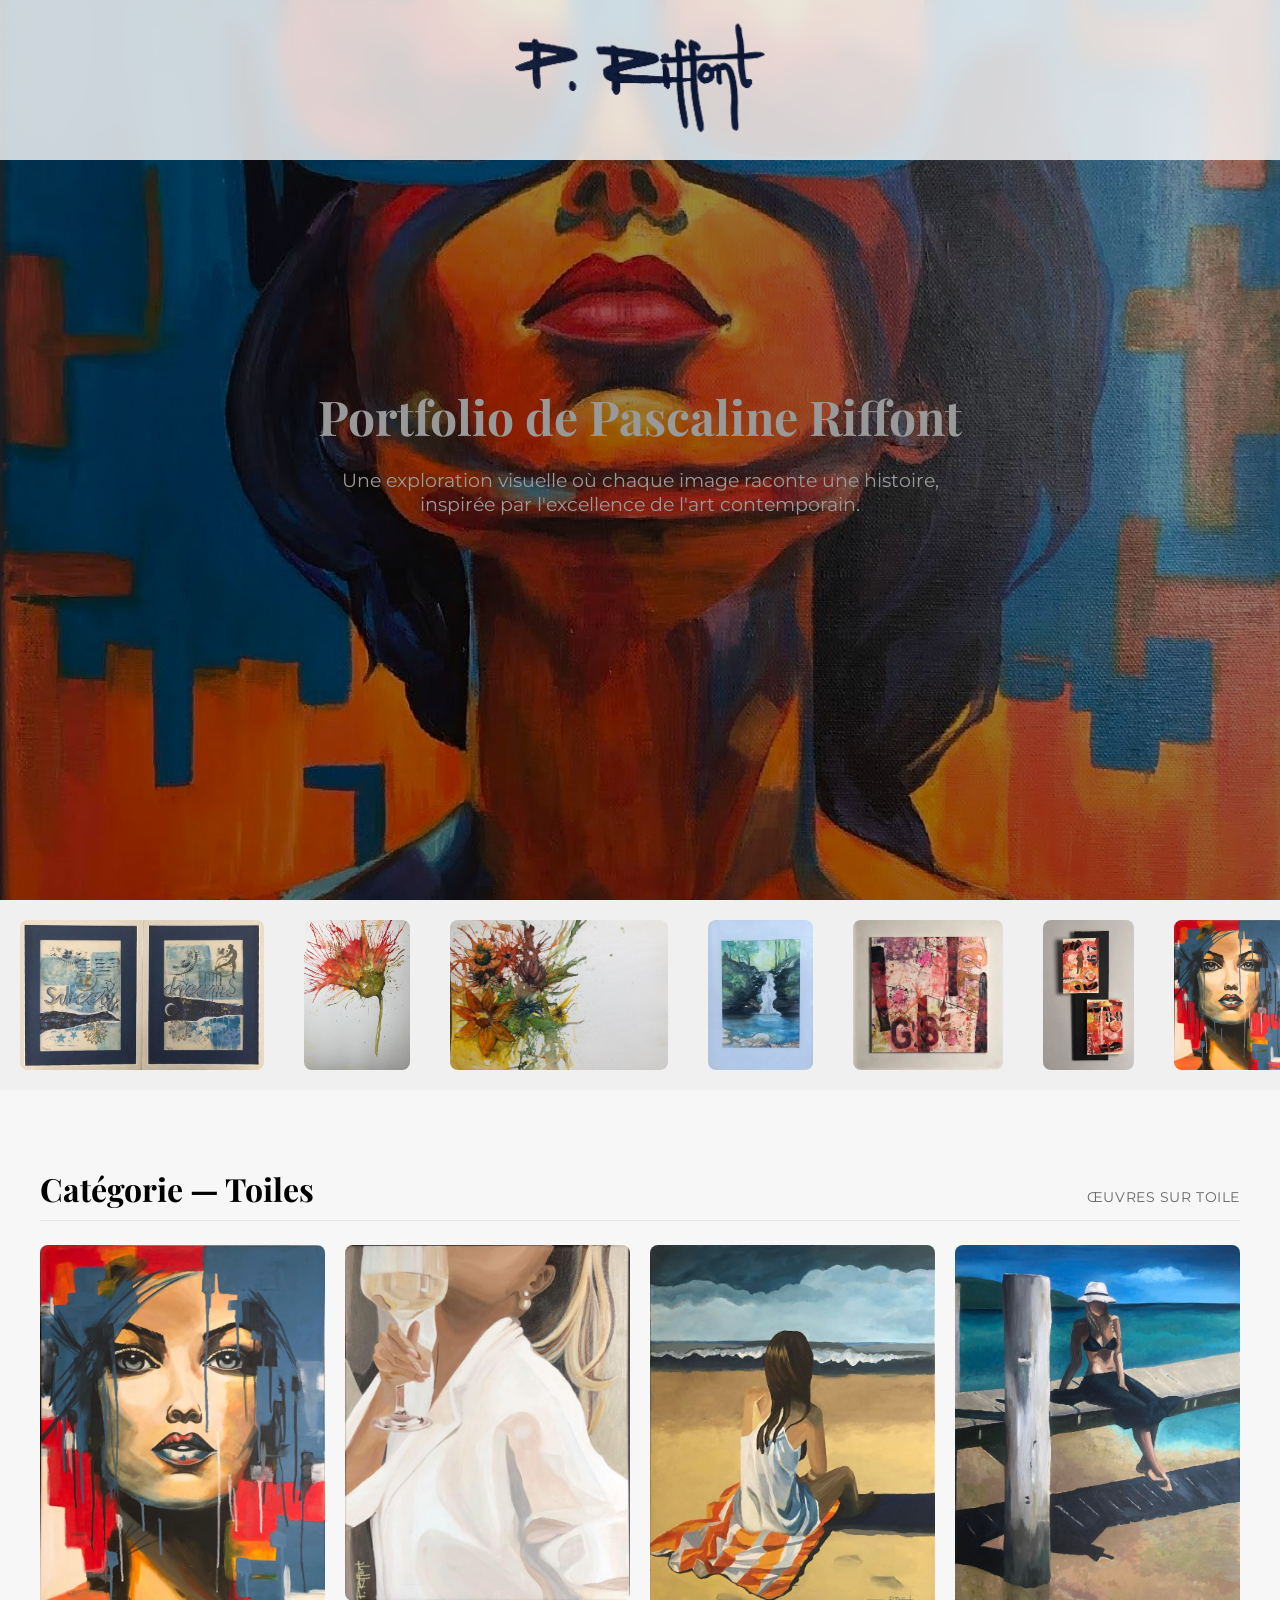
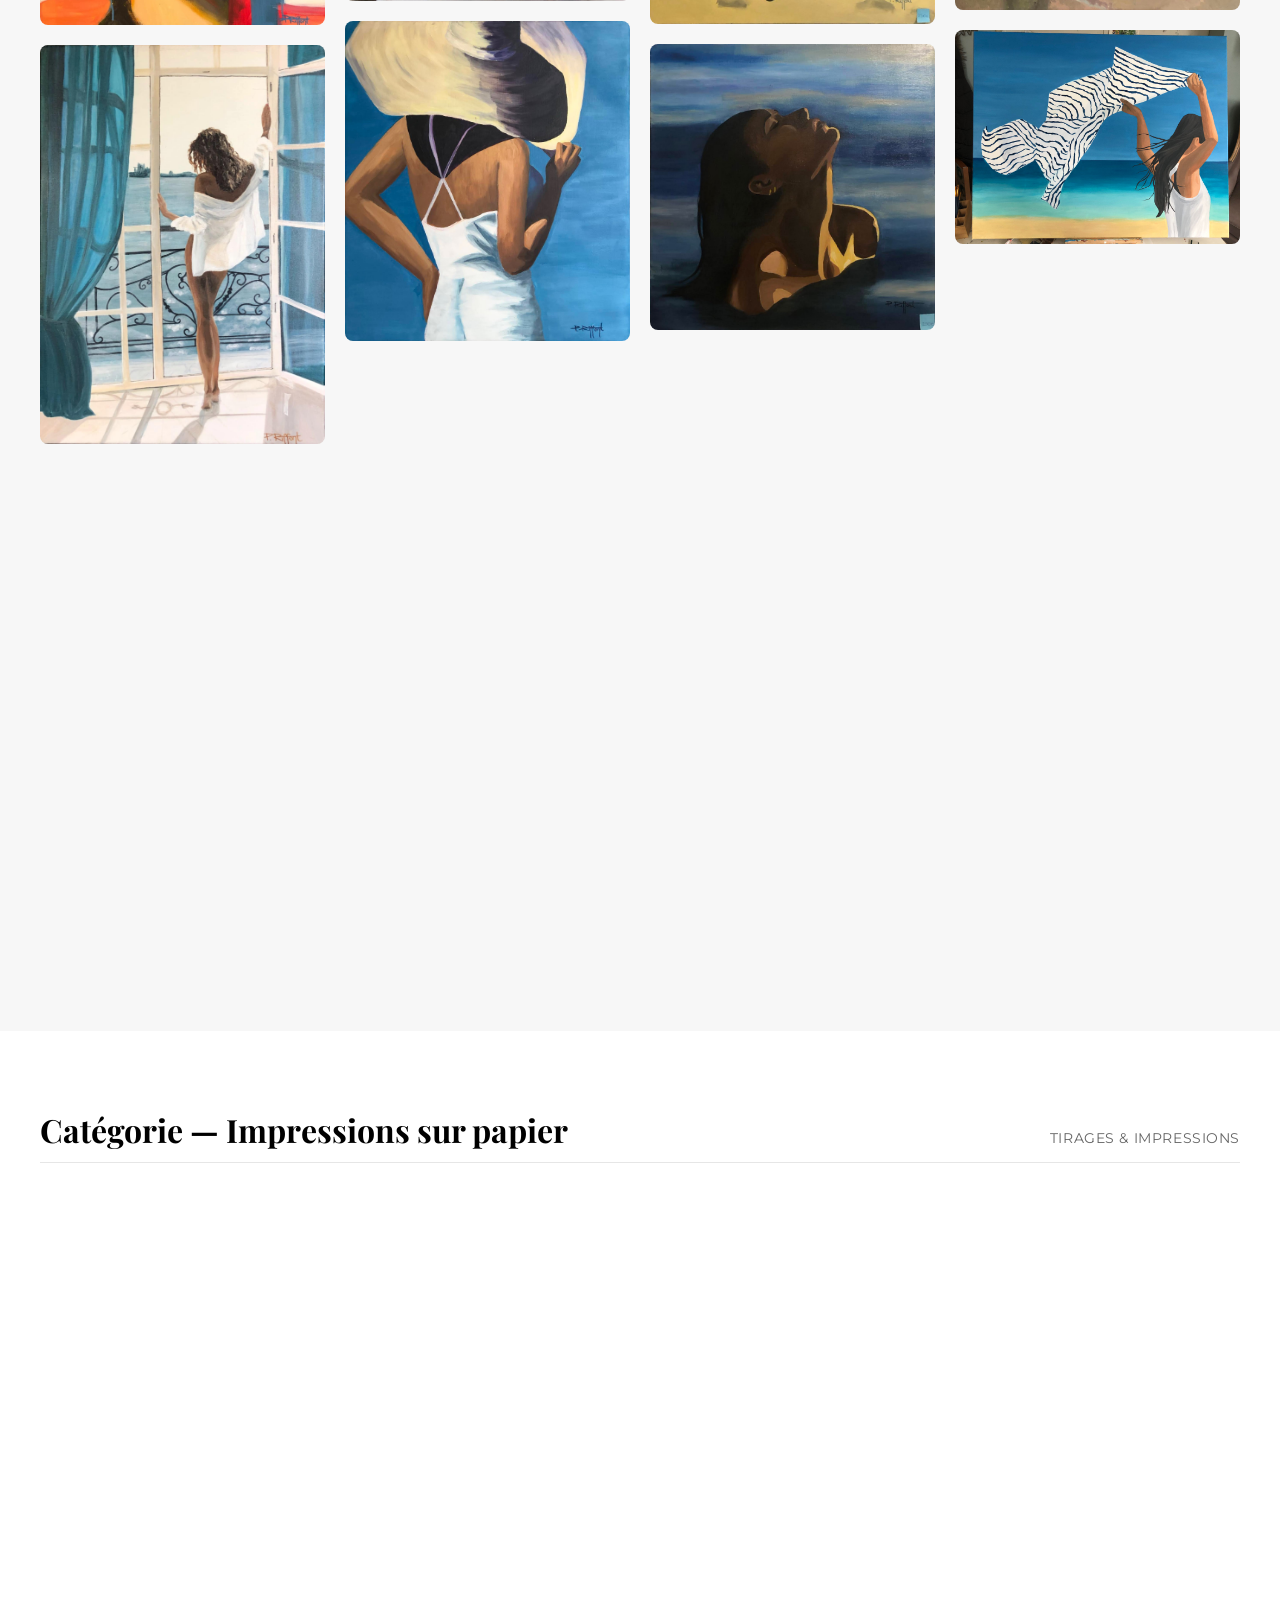
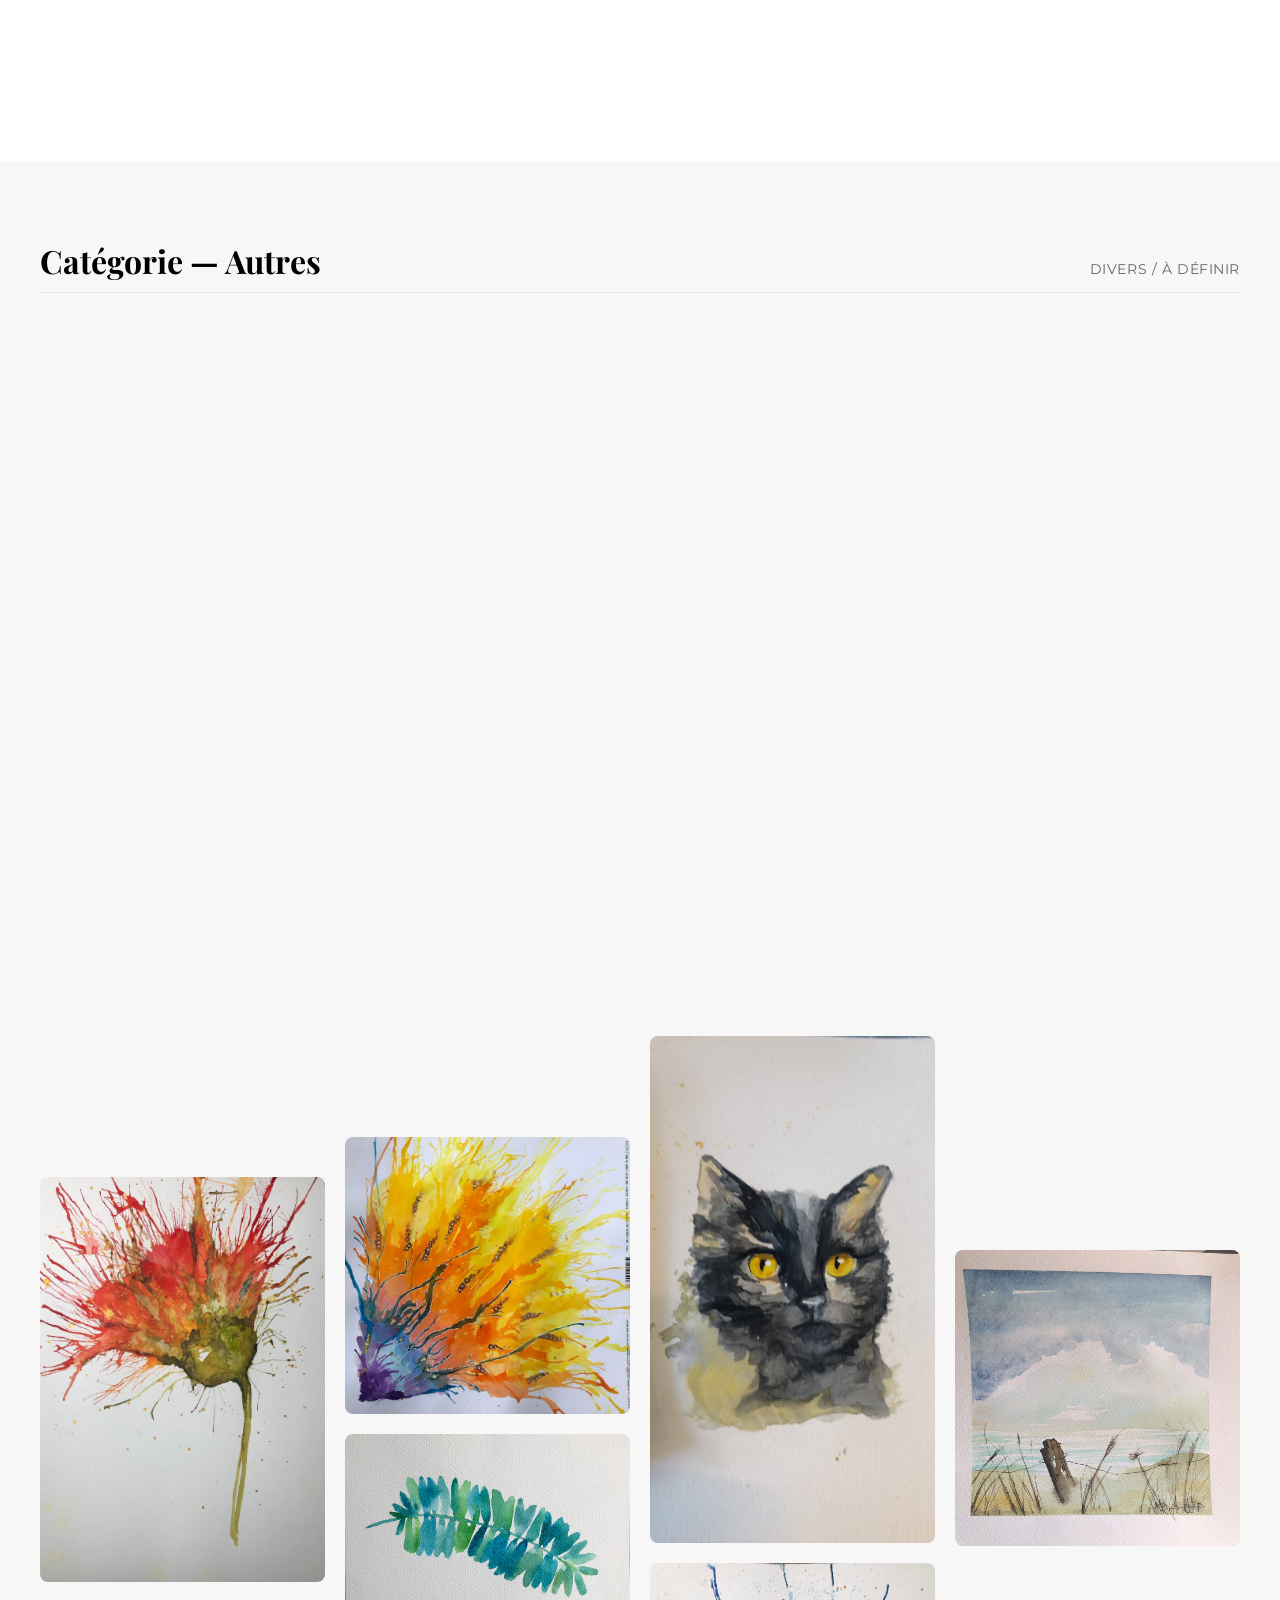
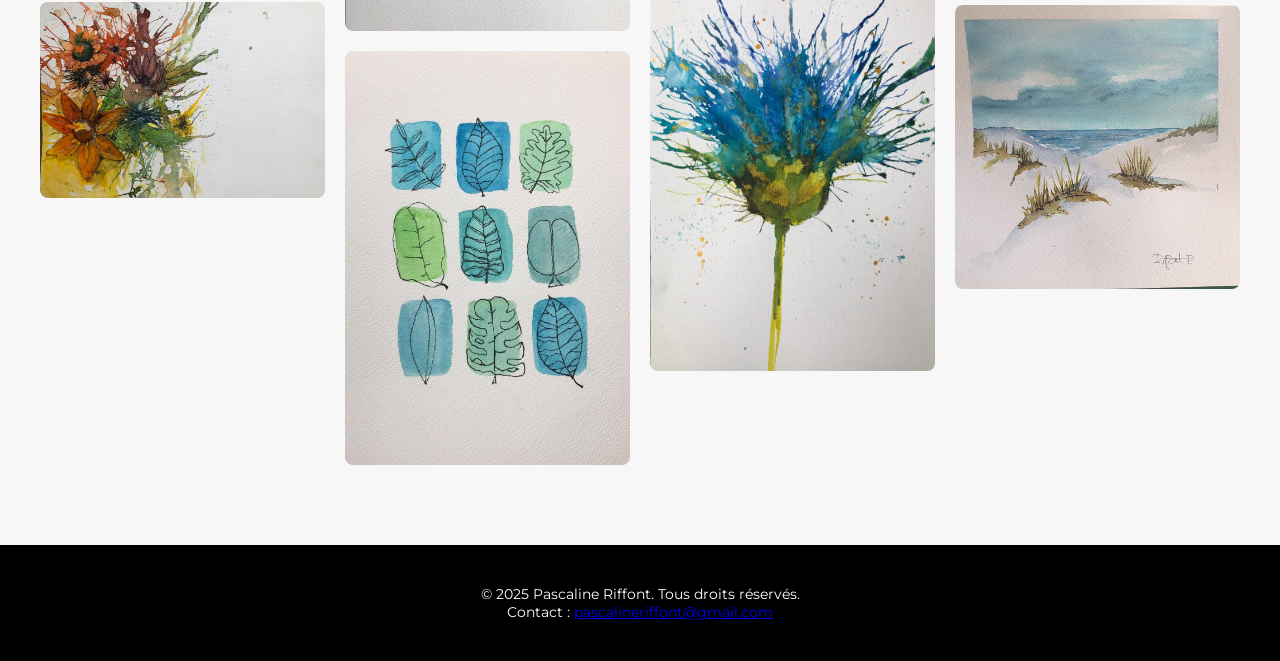
==== commit f1171d40: "Modifier le header pour mobile: logo centré et nav cachée au scroll" ====
--- a/index.html
+++ b/index.html
@@ -1,176 +1,180 @@
-<!DOCTYPE html>
-<html lang="fr">
-<head>
-  <meta charset="UTF-8" />
-  <meta name="viewport" content="width=device-width, initial-scale=1" />
-  <title>Portfolio d'Art Sophistiqué</title>
-  <link href="https://fonts.googleapis.com/css?family=Playfair+Display|Montserrat:400,700&display=swap" rel="stylesheet" />
-  <style>
-    :root { --primary-color:#000; --secondary-color:#fff; --accent-color:#d4af37; --muted-bg:#f7f7f7; }
-    *{margin:0;padding:0;box-sizing:border-box}
-    body{font-family:'Montserrat',sans-serif;background:var(--secondary-color);color:var(--primary-color);overflow-x:hidden;scroll-behavior:smooth}
-    header{position:fixed;top:0;left:0;right:0;padding:80px 40px;background:rgba(255,255,255,.8);backdrop-filter:blur(10px);transition:padding .3s ease,background .3s ease;z-index:1000}
-    header.small{padding:40px 40px}
-    .logo-container{position:absolute;left:50%;top:50%;transform:translate(-50%,-50%);transition:left .3s ease,transform .3s ease}
-    header.small .logo-container{left:40px;transform:translate(0,-50%)}
-    header img.logo{width:250px;transition:width .3s ease}
-    header.small img.logo{width:100px}
-    .nav-container{position:absolute;right:40px;top:50%;transform:translateY(-50%);opacity:0;transition:opacity .5s ease}
-    header.small .nav-container{opacity:1}
-    .nav-container nav a{text-decoration:none;margin-left:20px;font-size:1rem;color:var(--primary-color);transition:color .3s,border-bottom .3s;border-bottom:2px solid transparent}
-    .nav-container nav a:hover{color:var(--accent-color);border-bottom:2px solid var(--accent-color)}
-    .hero{position:relative;height:100vh;background:url('toiles/Reflets Urbains.jpg') no-repeat center/cover;display:flex;align-items:center;justify-content:center}
-    .hero::after{content:'';position:absolute;inset:0;background:rgba(0,0,0,.4)}
-    .hero-content{position:relative;text-align:center;color:var(--secondary-color);padding:0 20px}
-    .hero-content h1{font-family:'Playfair Display',serif;font-size:3rem;margin-bottom:20px}
-    .hero-content p{font-size:1.2rem;max-width:600px;margin:0 auto}
-    .slider{overflow:hidden;background:#f0f0f0;padding:20px 0}
-    .slider-track{display:flex;width:200%;animation:scrollSlider 30s linear infinite;animation-direction:reverse}
-    .slider-track img{height:150px;margin:0 20px;border-radius:8px;object-fit:cover}
-    @keyframes scrollSlider{0%{transform:translateX(0)}100%{transform:translateX(-50%)}}
-    .section{padding:80px 40px;background:var(--secondary-color)}
-    .section.alt{background:var(--muted-bg)}
-    .section-title{display:flex;align-items:baseline;justify-content:space-between;margin-bottom:24px;gap:16px;border-bottom:1px solid #e6e6e6;padding-bottom:12px}
-    .section-title h2{font-family:'Playfair Display',serif;font-size:2rem;line-height:1.2}
-    .section-title .tag{font-size:.9rem;letter-spacing:.04em;text-transform:uppercase;color:#666}
-    section.gallery{column-count:1;column-gap:20px}
-    @media (min-width:600px){section.gallery{column-count:2}}
-    @media (min-width:900px){section.gallery{column-count:3}}
-    @media (min-width:1200px){section.gallery{column-count:4}}
-    .gallery-item{margin-bottom:20px;break-inside:avoid;position:relative;overflow:hidden;border-radius:8px}
-    .gallery-item img{width:100%;display:block;transition:transform .3s ease}
-    .gallery-item:hover img{transform:scale(1.05)}
-    .gallery-item .caption{position:absolute;bottom:0;left:0;right:0;padding:10px;background:rgba(0,0,0,.6);color:var(--secondary-color);font-size:1rem;opacity:0;transition:opacity .3s ease}
-    .gallery-item:hover .caption{opacity:1}
-    footer{padding:40px;text-align:center;background:var(--primary-color);color:var(--secondary-color);font-size:.9rem}
-    .fade-in-up{opacity:0;transform:translateY(20px);transition:opacity 1.5s ease-out,transform 1.5s ease-out}
-    .fade-in-up.visible{opacity:1;transform:translateY(0)}
-  </style>
-</head>
-<body>
-  <header>
-    <div class="logo-container"><img src="Logo.png" alt="Logo" class="logo" /></div>
-    <div class="nav-container">
-      <nav aria-label="Navigation principale">
-        <a href="#cat-toile">Toile</a>
-        <a href="#cat-papier">Impression sur papier</a>
-        <a href="#cat-trois">Autre</a>
-        <a href="#contact">Contact</a>
-      </nav>
-    </div>
-  </header>
-
-  <section class="hero" id="hero" aria-label="Section héro">
-    <div class="hero-content">
-      <h1>Portfolio de Pascaline Riffont</h1>
-      <p>Une exploration visuelle où chaque image raconte une histoire, inspirée par l'excellence de l'art contemporain.</p>
-    </div>
-  </section>
-
-  <section class="slider" id="slider" aria-label="Aperçu des œuvres">
-    <div class="slider-track">
-      <img src="Impressions sur papier/Chuchotements Nocturnes.jfif" alt="Chuchotements Nocturnes" class="fade-in-up" loading="lazy" />
-      <img src="autres/Explosion Automnale.jfif" alt="Explosion Automnale" class="fade-in-up" loading="lazy" />
-      <img src="autres/Jardin Sauvage.jfif" alt="Jardin Sauvage" class="fade-in-up" loading="lazy" />
-      <img src="autres/Repos en Forêt.jfif" alt="Repos en Forêt" class="fade-in-up" loading="lazy" />
-      <img src="Impressions sur papier/Dialogue Visuel.jpg" alt="Dialogue Visuel" class="fade-in-up" loading="lazy" />
-      <img src="Impressions sur papier/Silhouettes et Séquences.jpg" alt="Silhouettes et Séquences" class="fade-in-up" loading="lazy" />
-      <img src="toiles/Visage en pièces.jfif" alt="Visage en pièces" class="fade-in-up" loading="lazy" />
-      <img src="toiles/Brise sur le balcon.jfif" alt="Brise sur le balcon" class="fade-in-up" loading="lazy" />
-      <img src="toiles/Matin urbain.jfif" alt="Matin urbain" class="fade-in-up" loading="lazy" />
-      <img src="toiles/À la volée.jfif" alt="À la volée" class="fade-in-up" loading="lazy" />
-      <img src="Impressions sur papier/Chuchotements Nocturnes.jfif" alt="Chuchotements Nocturnes" class="fade-in-up" loading="lazy" />
-      <img src="autres/Explosion Automnale.jfif" alt="Explosion Automnale" class="fade-in-up" loading="lazy" />
-      <img src="autres/Jardin Sauvage.jfif" alt="Jardin Sauvage" class="fade-in-up" loading="lazy" />
-      <img src="autres/Repos en Forêt.jfif" alt="Repos en Forêt" class="fade-in-up" loading="lazy" />
-      <img src="Impressions sur papier/Dialogue Visuel.jpg" alt="Dialogue Visuel" class="fade-in-up" loading="lazy" />
-      <img src="Impressions sur papier/Silhouettes et Séquences.jpg" alt="Silhouettes et Séquences" class="fade-in-up" loading="lazy" />
-      <img src="toiles/Visage en pièces.jfif" alt="Visage en pièces" class="fade-in-up" loading="lazy" />
-      <img src="toiles/Brise sur le balcon.jfif" alt="Brise sur le balcon" class="fade-in-up" loading="lazy" />
-      <img src="toiles/Matin urbain.jfif" alt="Matin urbain" class="fade-in-up" loading="lazy" />
-      <img src="toiles/À la volée.jfif" alt="À la volée" class="fade-in-up" loading="lazy" />
-    </div>
-  </section>
-
-  <section class="section alt" id="cat-toile" aria-label="Catégorie Toiles">
-    <div class="section-title"><h2>Catégorie — Toiles</h2><span class="tag">Œuvres sur toile</span></div>
-    <section class="gallery" id="gallery-toile">
-      <div class="gallery-item"><img src="toiles/Visage en pièces.jfif" alt="Visage en pièces" class="fade-in-up" loading="lazy" /><div class="caption">Visage en pièces</div></div>
-      <div class="gallery-item"><img src="toiles/Brise sur le balcon.jfif" alt="Brise sur le balcon" class="fade-in-up" loading="lazy" /><div class="caption">Brise sur le balcon</div></div>
-      <div class="gallery-item"><img src="toiles/Matin urbain.jfif" alt="Matin urbain" class="fade-in-up" loading="lazy" /><div class="caption">Matin urbain</div></div>
-      <div class="gallery-item"><img src="toiles/À la volée.jfif" alt="À la volée" class="fade-in-up" loading="lazy" /><div class="caption">À la volée</div></div>
-      <div class="gallery-item"><img src="toiles/Elégance en Mouvement.jpg" alt="Elégance en Mouvement" class="fade-in-up" loading="lazy" /><div class="caption">Elégance en Mouvement</div></div>
-      <div class="gallery-item"><img src="toiles/Reflets Urbains.jpg" alt="Reflets Urbains" class="fade-in-up" loading="lazy" /><div class="caption">Reflets Urbains</div></div>
-      <div class="gallery-item"><img src="toiles/Méditation au Rivage.jfif" alt="Méditation au Rivage" class="fade-in-up" loading="lazy" /><div class="caption">Méditation au Rivage</div></div>
-      <div class="gallery-item"><img src="toiles/Rêverie au Crépuscule.jfif" alt="Rêverie au Crépuscule" class="fade-in-up" loading="lazy" /><div class="caption">Rêverie au Crépuscule</div></div>
-      <div class="gallery-item"><img src="toiles/image.jfif" alt="Image" class="fade-in-up" loading="lazy" /><div class="caption">Image</div></div>
-      <div class="gallery-item"><img src="toiles/Été Tranquille.jfif" alt="Été Tranquille" class="fade-in-up" loading="lazy" /><div class="caption">Été Tranquille</div></div>
-      <div class="gallery-item"><img src="toiles/a l'air libre.jpg" alt="À l'air libre" class="fade-in-up" loading="lazy" /><div class="caption">À l'air libre</div></div>
-      <div class="gallery-item"><img src="toiles/en vacances.jpg" alt="En vacances" class="fade-in-up" loading="lazy" /><div class="caption">En vacances</div></div>
-      <div class="gallery-item"><img src="toiles/pres de la fenetre.jpg" alt="Près de la fenêtre" class="fade-in-up" loading="lazy" /><div class="caption">Près de la fenêtre</div></div>
-      <div class="gallery-item"><img src="toiles/l'hiver au soleil.jpeg" alt="L'hiver au soleil" class="fade-in-up" loading="lazy" /><div class="caption">L'hiver au soleil</div></div>
-      <div class="gallery-item"><img src="toiles/la francaise .jpeg" alt="La Française" class="fade-in-up" loading="lazy" /><div class="caption">La Française</div></div>
-      <div class="gallery-item"><img src="toiles/plage et musique.jpeg" alt="Plage et musique" class="fade-in-up" loading="lazy" /><div class="caption">Plage et musique</div></div>
-      <div class="gallery-item"><img src="toiles/reflet du desert.jpeg" alt="Reflet du désert" class="fade-in-up" loading="lazy" /><div class="caption">Reflet du désert</div></div>
-      <div class="gallery-item"><img src="toiles/Vision urbaine.jpeg" alt="Vision urbaine" class="fade-in-up" loading="lazy" /><div class="caption">Vision urbaine</div></div>
-    </section>
-  </section>
-
-  <section class="section" id="cat-papier" aria-label="Catégorie Impressions sur papier">
-    <div class="section-title"><h2>Catégorie — Impressions sur papier</h2><span class="tag">Tirages & impressions</span></div>
-    <section class="gallery" id="gallery-papier" aria-label="Impression sur papier">
-      <div class="gallery-item"><img src="Impressions sur papier/Chuchotements Nocturnes.jfif" alt="Chuchotements Nocturnes" class="fade-in-up" loading="lazy" /><div class="caption">Chuchotements Nocturnes</div></div>
-      <div class="gallery-item"><img src="Impressions sur papier/Rythmes et Cercles.jpg" alt="Rythmes et Cercles" class="fade-in-up" loading="lazy" /><div class="caption">Rythmes et Cercles</div></div>
-      <div class="gallery-item"><img src="Impressions sur papier/Carnaval Floral.jfif" alt="Carnaval Floral" class="fade-in-up" loading="lazy" /><div class="caption">Carnaval Floral</div></div>
-      <div class="gallery-item"><img src="Impressions sur papier/Dialogue Visuel.jpg" alt="Dialogue Visuel" class="fade-in-up" loading="lazy" /><div class="caption">Dialogue Visuel</div></div>
-      <div class="gallery-item"><img src="Impressions sur papier/Silhouettes et Séquences.jpg" alt="Silhouettes et Séquences" class="fade-in-up" loading="lazy" /><div class="caption">Silhouettes et Séquences</div></div>
-      <div class="gallery-item"><img src="Impressions sur papier/Symphonie Circulaire.jpg" alt="Symphonie Circulaire" class="fade-in-up" loading="lazy" /><div class="caption">Symphonie Circulaire</div></div>
-    </section>
-  </section>
-
-  <section class="section alt" id="cat-trois" aria-label="Catégorie Autres">
-    <div class="section-title"><h2>Catégorie — Autres</h2><span class="tag">Divers / à définir</span></div>
-    <section class="gallery" id="gallery-autre" aria-label="Troisième catégorie">
-      <div class="gallery-item"><img src="Impressions sur papier/Harmonie Graphique.jpg" alt="Harmonie Graphique" class="fade-in-up" loading="lazy" /><div class="caption">Harmonie Graphique</div></div>
-      <div class="gallery-item"><img src="Impressions sur papier/Triptyque Typographique.jpg" alt="Triptyque Typographique" class="fade-in-up" loading="lazy" /><div class="caption">Triptyque Typographique</div></div>
-      <div class="gallery-item"><img src="autres/Brise Printanière.jfif" alt="Brise Printanière" class="fade-in-up" loading="lazy" /><div class="caption">Brise Printanière</div></div>
-      <div class="gallery-item"><img src="autres/Explosion Automnale.jfif" alt="Explosion Automnale" class="fade-in-up" loading="lazy" /><div class="caption">Explosion Automnale</div></div>
-      <div class="gallery-item"><img src="autres/Jardin Sauvage.jfif" alt="Jardin Sauvage" class="fade-in-up" loading="lazy" /><div class="caption">Jardin Sauvage</div></div>
-      <div class="gallery-item"><img src="autres/Repos en Forêt.jfif" alt="Repos en Forêt" class="fade-in-up" loading="lazy" /><div class="caption">Repos en Forêt</div></div>
-      <div class="gallery-item"><img src="autres/Pont Vers la Sérénité.jfif" alt="Pont Vers la Sérénité" class="fade-in-up" loading="lazy" /><div class="caption">Pont Vers la Sérénité</div></div>
-      <div class="gallery-item"><img src="autres/Éclat d_Automne.jfif" alt="Éclat d'Automne" class="fade-in-up" loading="lazy" /><div class="caption">Éclat d'Automne</div></div>
-      <div class="gallery-item"><img src="autres/Harmonie en Feuillage.jfif" alt="Harmonie en Feuillage" class="fade-in-up" loading="lazy" /><div class="caption">Harmonie en Feuillage</div></div>
-      <div class="gallery-item"><img src="Impressions sur papier/Mosaïque de la Nature.jfif" alt="Mosaïque de la Nature" class="fade-in-up" loading="lazy" /><div class="caption">Mosaïque de la Nature</div></div>
-      <div class="gallery-item"><img src="autres/Clair de Forêt.jfif" alt="Clair de Forêt" class="fade-in-up" loading="lazy" /><div class="caption">Clair de Forêt</div></div>
-      <div class="gallery-item"><img src="autres/Fenêtre sur l_Océan.jfif" alt="Fenêtre sur l'Océan" class="fade-in-up" loading="lazy" /><div class="caption">Fenêtre sur l'Océan</div></div>
-      <div class="gallery-item"><img src="autres/Le Chat.jfif" alt="Le Chat" class="fade-in-up" loading="lazy" /><div class="caption">Le Chat</div></div>
-      <div class="gallery-item"><img src="autres/Danse des Couleurs.jfif" alt="Danse des Couleurs" class="fade-in-up" loading="lazy" /><div class="caption">Danse des Couleurs</div></div>
-      <div class="gallery-item"><img src="autres/Festival Floral.jfif" alt="Festival Floral" class="fade-in-up" loading="lazy" /><div class="caption">Festival Floral</div></div>
-      <div class="gallery-item"><img src="autres/Solitude Verdoyante.jfif" alt="Solitude Verdoyante" class="fade-in-up" loading="lazy" /><div class="caption">Solitude Verdoyante</div></div>
-      <div class="gallery-item"><img src="autres/Jardin Aquarelle.jfif" alt="Jardin Aquarelle" class="fade-in-up" loading="lazy" /><div class="caption">Jardin Aquarelle</div></div>
-      <div class="gallery-item"><img src="autres/au bord de la mer.jpg" alt="Au bord de la mer" class="fade-in-up" loading="lazy" /><div class="caption">Au bord de la mer</div></div>
-      <div class="gallery-item"><img src="autres/l'arbre magnifique.jpg" alt="L'arbre magique" class="fade-in-up" loading="lazy" /><div class="caption">L'arbre magique</div></div>
-      <div class="gallery-item"><img src="autres/les dunes.jpg" alt="Les dunes" class="fade-in-up" loading="lazy" /><div class="caption">Les dunes</div></div>
-    </section>
-  </section>
-
-  <footer id="contact">
-    <p>&copy; 2025 Pascaline Riffont. Tous droits réservés.</p>
-    <p>Contact : <a href="mailto:pascalineriffont@gmail.com">pascalineriffont@gmail.com</a></p>
-  </footer>
-
-  <script>
-    document.addEventListener('DOMContentLoaded',function(){
-      const faders=document.querySelectorAll('.fade-in-up');
-      const appearOnScroll=new IntersectionObserver((entries,observer)=>{
-        entries.forEach(entry=>{ if(entry.isIntersecting){ entry.target.classList.add('visible'); observer.unobserve(entry.target);} });
-      },{threshold:.1});
-      faders.forEach(f=>appearOnScroll.observe(f));
-    });
-    window.addEventListener('scroll',function(){
-      const header=document.querySelector('header');
-      if(window.pageYOffset>50){ header.classList.add('small'); } else { header.classList.remove('small'); }
-    });
-  </script>
-</body>
-</html>
+<!DOCTYPE html>
+<html lang="fr">
+<head>
+  <meta charset="UTF-8" />
+  <meta name="viewport" content="width=device-width, initial-scale=1" />
+  <title>Portfolio d'Art Sophistiqué</title>
+  <link href="https://fonts.googleapis.com/css?family=Playfair+Display|Montserrat:400,700&display=swap" rel="stylesheet" />
+  <style>
+    :root { --primary-color:#000; --secondary-color:#fff; --accent-color:#d4af37; --muted-bg:#f7f7f7; }
+    *{margin:0;padding:0;box-sizing:border-box}
+    body{font-family:'Montserrat',sans-serif;background:var(--secondary-color);color:var(--primary-color);overflow-x:hidden;scroll-behavior:smooth}
+    header{position:fixed;top:0;left:0;right:0;padding:80px 40px;background:rgba(255,255,255,.8);backdrop-filter:blur(10px);transition:padding .3s ease,background .3s ease;z-index:1000}
+    header.small{padding:40px 40px}
+    .logo-container{position:absolute;left:50%;top:50%;transform:translate(-50%,-50%);transition:left .3s ease,transform .3s ease}
+    header.small .logo-container{left:40px;transform:translate(0,-50%)}
+    header img.logo{width:250px;transition:width .3s ease}
+    header.small img.logo{width:100px}
+    .nav-container{position:absolute;right:40px;top:50%;transform:translateY(-50%);opacity:0;transition:opacity .5s ease}
+    header.small .nav-container{opacity:1}
+    .nav-container nav a{text-decoration:none;margin-left:20px;font-size:1rem;color:var(--primary-color);transition:color .3s,border-bottom .3s;border-bottom:2px solid transparent}
+    .nav-container nav a:hover{color:var(--accent-color);border-bottom:2px solid var(--accent-color)}
+    .hero{position:relative;height:100vh;background:url('Reflets Urbains.jpg') no-repeat center/cover;display:flex;align-items:center;justify-content:center}
+    .hero::after{content:'';position:absolute;inset:0;background:rgba(0,0,0,.4)}
+    .hero-content{position:relative;text-align:center;color:var(--secondary-color);padding:0 20px}
+    .hero-content h1{font-family:'Playfair Display',serif;font-size:3rem;margin-bottom:20px}
+    .hero-content p{font-size:1.2rem;max-width:600px;margin:0 auto}
+    .slider{overflow:hidden;background:#f0f0f0;padding:20px 0}
+    .slider-track{display:flex;width:200%;animation:scrollSlider 30s linear infinite;animation-direction:reverse}
+    .slider-track img{height:150px;margin:0 20px;border-radius:8px;object-fit:cover}
+    @keyframes scrollSlider{0%{transform:translateX(0)}100%{transform:translateX(-50%)}}
+    .section{padding:80px 40px;background:var(--secondary-color)}
+    .section.alt{background:var(--muted-bg)}
+    .section-title{display:flex;align-items:baseline;justify-content:space-between;margin-bottom:24px;gap:16px;border-bottom:1px solid #e6e6e6;padding-bottom:12px}
+    .section-title h2{font-family:'Playfair Display',serif;font-size:2rem;line-height:1.2}
+    .section-title .tag{font-size:.9rem;letter-spacing:.04em;text-transform:uppercase;color:#666}
+    section.gallery{column-count:1;column-gap:20px}
+    @media (min-width:600px){section.gallery{column-count:2}}
+    @media (min-width:900px){section.gallery{column-count:3}}
+    @media (min-width:1200px){section.gallery{column-count:4}}
+    .gallery-item{margin-bottom:20px;break-inside:avoid;position:relative;overflow:hidden;border-radius:8px}
+    .gallery-item img{width:100%;display:block;transition:transform .3s ease}
+    .gallery-item:hover img{transform:scale(1.05)}
+    .gallery-item .caption{position:absolute;bottom:0;left:0;right:0;padding:10px;background:rgba(0,0,0,.6);color:var(--secondary-color);font-size:1rem;opacity:0;transition:opacity .3s ease}
+    .gallery-item:hover .caption{opacity:1}
+    footer{padding:40px;text-align:center;background:var(--primary-color);color:var(--secondary-color);font-size:.9rem}
+    .fade-in-up{opacity:0;transform:translateY(20px);transition:opacity 1.5s ease-out,transform 1.5s ease-out}
+    .fade-in-up.visible{opacity:1;transform:translateY(0)}
+    @media (max-width: 768px) {
+      header.small .logo-container {
+        left: 50%;
+        transform: translate(-50%, -50%);
+      }
+      header.small .nav-container {
+        opacity: 0;
+      }
+    }
+  </style>
+</head>
+<body>
+  <header>
+    <div class="logo-container"><img src="Logo.png" alt="Logo" class="logo" /></div>
+    <div class="nav-container">
+      <nav aria-label="Navigation principale">
+        <a href="#cat-toile">Toile</a>
+        <a href="#cat-papier">Impression sur papier</a>
+        <a href="#cat-trois">Autre</a>
+        <a href="#contact">Contact</a>
+      </nav>
+    </div>
+  </header>
+
+  <section class="hero" id="hero" aria-label="Section héro">
+    <div class="hero-content">
+      <h1>Portfolio de Pascaline Riffont</h1>
+      <p>Une exploration visuelle où chaque image raconte une histoire, inspirée par l'excellence de l'art contemporain.</p>
+    </div>
+  </section>
+
+  <section class="slider" id="slider" aria-label="Aperçu des œuvres">
+    <div class="slider-track">
+      <img src="Chuchotements Nocturnes.jfif" alt="Chuchotements Nocturnes" class="fade-in-up" loading="lazy" />
+      <img src="Explosion Automnale.jfif" alt="Explosion Automnale" class="fade-in-up" loading="lazy" />
+      <img src="Jardin Sauvage.jfif" alt="Jardin Sauvage" class="fade-in-up" loading="lazy" />
+      <img src="Repos en Forêt.jfif" alt="Repos en Forêt" class="fade-in-up" loading="lazy" />
+      <img src="Dialogue Visuel.jpg" alt="Dialogue Visuel" class="fade-in-up" loading="lazy" />
+      <img src="Silhouettes et Séquences.jpg" alt="Silhouettes et Séquences" class="fade-in-up" loading="lazy" />
+      <img src="Visage en pièces.jfif" alt="Visage en pièces" class="fade-in-up" loading="lazy" />
+      <img src="Brise sur le balcon.jfif" alt="Brise sur le balcon" class="fade-in-up" loading="lazy" />
+      <img src="Matin urbain.jfif" alt="Matin urbain" class="fade-in-up" loading="lazy" />
+      <img src="À la volée.jfif" alt="À la volée" class="fade-in-up" loading="lazy" />
+      <img src="Chuchotements Nocturnes.jfif" alt="Chuchotements Nocturnes" class="fade-in-up" loading="lazy" />
+      <img src="Explosion Automnale.jfif" alt="Explosion Automnale" class="fade-in-up" loading="lazy" />
+      <img src="Jardin Sauvage.jfif" alt="Jardin Sauvage" class="fade-in-up" loading="lazy" />
+      <img src="Repos en Forêt.jfif" alt="Repos en Forêt" class="fade-in-up" loading="lazy" />
+      <img src="Dialogue Visuel.jpg" alt="Dialogue Visuel" class="fade-in-up" loading="lazy" />
+      <img src="Silhouettes et Séquences.jpg" alt="Silhouettes et Séquences" class="fade-in-up" loading="lazy" />
+      <img src="Visage en pièces.jfif" alt="Visage en pièces" class="fade-in-up" loading="lazy" />
+      <img src="Brise sur le balcon.jfif" alt="Brise sur le balcon" class="fade-in-up" loading="lazy" />
+      <img src="Matin urbain.jfif" alt="Matin urbain" class="fade-in-up" loading="lazy" />
+      <img src="À la volée.jfif" alt="À la volée" class="fade-in-up" loading="lazy" />
+    </div>
+  </section>
+
+  <section class="section alt" id="cat-toile" aria-label="Catégorie Toiles">
+    <div class="section-title"><h2>Catégorie — Toiles</h2><span class="tag">Œuvres sur toile</span></div>
+    <section class="gallery" id="gallery-toile">
+      <div class="gallery-item"><img src="Visage en pièces.jfif" alt="Visage en pièces" class="fade-in-up" loading="lazy" /><div class="caption">Visage en pièces</div></div>
+      <div class="gallery-item"><img src="Brise sur le balcon.jfif" alt="Brise sur le balcon" class="fade-in-up" loading="lazy" /><div class="caption">Brise sur le balcon</div></div>
+      <div class="gallery-item"><img src="Matin urbain.jfif" alt="Matin urbain" class="fade-in-up" loading="lazy" /><div class="caption">Matin urbain</div></div>
+      <div class="gallery-item"><img src="À la volée.jfif" alt="À la volée" class="fade-in-up" loading="lazy" /><div class="caption">À la volée</div></div>
+      <div class="gallery-item"><img src="Elégance en Mouvement.jpg" alt="Elégance en Mouvement" class="fade-in-up" loading="lazy" /><div class="caption">Elégance en Mouvement</div></div>
+      <div class="gallery-item"><img src="Reflets Urbains.jpg" alt="Reflets Urbains" class="fade-in-up" loading="lazy" /><div class="caption">Reflets Urbains</div></div>
+      <div class="gallery-item"><img src="Méditation au Rivage.jfif" alt="Méditation au Rivage" class="fade-in-up" loading="lazy" /><div class="caption">Méditation au Rivage</div></div>
+      <div class="gallery-item"><img src="Rêverie au Crépuscule.jfif" alt="Rêverie au Crépuscule" class="fade-in-up" loading="lazy" /><div class="caption">Rêverie au Crépuscule</div></div>
+      <div class="gallery-item"><img src="image.jfif" alt="Image" class="fade-in-up" loading="lazy" /><div class="caption">Image</div></div>
+      <div class="gallery-item"><img src="Été Tranquille.jfif" alt="Été Tranquille" class="fade-in-up" loading="lazy" /><div class="caption">Été Tranquille</div></div>
+      <div class="gallery-item"><img src="a l'air libre.jpg" alt="À l'air libre" class="fade-in-up" loading="lazy" /><div class="caption">À l'air libre</div></div>
+      <div class="gallery-item"><img src="en vacances.jpg" alt="En vacances" class="fade-in-up" loading="lazy" /><div class="caption">En vacances</div></div>
+      <div class="gallery-item"><img src="pres de la fenetre.jpg" alt="Près de la fenêtre" class="fade-in-up" loading="lazy" /><div class="caption">Près de la fenêtre</div></div>
+    </section>
+  </section>
+
+  <section class="section" id="cat-papier" aria-label="Catégorie Impressions sur papier">
+    <div class="section-title"><h2>Catégorie — Impressions sur papier</h2><span class="tag">Tirages & impressions</span></div>
+    <section class="gallery" id="gallery-papier" aria-label="Impression sur papier">
+      <div class="gallery-item"><img src="Chuchotements Nocturnes.jfif" alt="Chuchotements Nocturnes" class="fade-in-up" loading="lazy" /><div class="caption">Chuchotements Nocturnes</div></div>
+      <div class="gallery-item"><img src="Rythmes et Cercles.jpg" alt="Rythmes et Cercles" class="fade-in-up" loading="lazy" /><div class="caption">Rythmes et Cercles</div></div>
+      <div class="gallery-item"><img src="Carnaval Floral.jfif" alt="Carnaval Floral" class="fade-in-up" loading="lazy" /><div class="caption">Carnaval Floral</div></div>
+      <div class="gallery-item"><img src="Dialogue Visuel.jpg" alt="Dialogue Visuel" class="fade-in-up" loading="lazy" /><div class="caption">Dialogue Visuel</div></div>
+      <div class="gallery-item"><img src="Silhouettes et Séquences.jpg" alt="Silhouettes et Séquences" class="fade-in-up" loading="lazy" /><div class="caption">Silhouettes et Séquences</div></div>
+      <div class="gallery-item"><img src="Symphonie Circulaire.jpg" alt="Symphonie Circulaire" class="fade-in-up" loading="lazy" /><div class="caption">Symphonie Circulaire</div></div>
+    </section>
+  </section>
+
+  <section class="section alt" id="cat-trois" aria-label="Catégorie Autres">
+    <div class="section-title"><h2>Catégorie — Autres</h2><span class="tag">Divers / à définir</span></div>
+    <section class="gallery" id="gallery-autre" aria-label="Troisième catégorie">
+      <div class="gallery-item"><img src="Harmonie Graphique.jpg" alt="Harmonie Graphique" class="fade-in-up" loading="lazy" /><div class="caption">Harmonie Graphique</div></div>
+      <div class="gallery-item"><img src="Triptyque Typographique.jpg" alt="Triptyque Typographique" class="fade-in-up" loading="lazy" /><div class="caption">Triptyque Typographique</div></div>
+      <div class="gallery-item"><img src="Brise Printanière.jfif" alt="Brise Printanière" class="fade-in-up" loading="lazy" /><div class="caption">Brise Printanière</div></div>
+      <div class="gallery-item"><img src="Explosion Automnale.jfif" alt="Explosion Automnale" class="fade-in-up" loading="lazy" /><div class="caption">Explosion Automnale</div></div>
+      <div class="gallery-item"><img src="Jardin Sauvage.jfif" alt="Jardin Sauvage" class="fade-in-up" loading="lazy" /><div class="caption">Jardin Sauvage</div></div>
+      <div class="gallery-item"><img src="Repos en Forêt.jfif" alt="Repos en Forêt" class="fade-in-up" loading="lazy" /><div class="caption">Repos en Forêt</div></div>
+      <div class="gallery-item"><img src="Pont Vers la Sérénité.jfif" alt="Pont Vers la Sérénité" class="fade-in-up" loading="lazy" /><div class="caption">Pont Vers la Sérénité</div></div>
+      <div class="gallery-item"><img src="Éclat d_Automne.jfif" alt="Éclat d'Automne" class="fade-in-up" loading="lazy" /><div class="caption">Éclat d'Automne</div></div>
+      <div class="gallery-item"><img src="Harmonie en Feuillage.jfif" alt="Harmonie en Feuillage" class="fade-in-up" loading="lazy" /><div class="caption">Harmonie en Feuillage</div></div>
+      <div class="gallery-item"><img src="Mosaïque de la Nature.jfif" alt="Mosaïque de la Nature" class="fade-in-up" loading="lazy" /><div class="caption">Mosaïque de la Nature</div></div>
+      <div class="gallery-item"><img src="Clair de Forêt.jfif" alt="Clair de Forêt" class="fade-in-up" loading="lazy" /><div class="caption">Clair de Forêt</div></div>
+      <div class="gallery-item"><img src="Fenêtre sur l_Océan.jfif" alt="Fenêtre sur l'Océan" class="fade-in-up" loading="lazy" /><div class="caption">Fenêtre sur l'Océan</div></div>
+      <div class="gallery-item"><img src="Le Chat.jfif" alt="Le Chat" class="fade-in-up" loading="lazy" /><div class="caption">Le Chat</div></div>
+      <div class="gallery-item"><img src="Danse des Couleurs.jfif" alt="Danse des Couleurs" class="fade-in-up" loading="lazy" /><div class="caption">Danse des Couleurs</div></div>
+      <div class="gallery-item"><img src="Festival Floral.jfif" alt="Festival Floral" class="fade-in-up" loading="lazy" /><div class="caption">Festival Floral</div></div>
+      <div class="gallery-item"><img src="Solitude Verdoyante.jfif" alt="Solitude Verdoyante" class="fade-in-up" loading="lazy" /><div class="caption">Solitude Verdoyante</div></div>
+      <div class="gallery-item"><img src="Jardin Aquarelle.jfif" alt="Jardin Aquarelle" class="fade-in-up" loading="lazy" /><div class="caption">Jardin Aquarelle</div></div>
+      <div class="gallery-item"><img src="au bord de la mer.jpg" alt="Au bord de la mer" class="fade-in-up" loading="lazy" /><div class="caption">Au bord de la mer</div></div>
+      <div class="gallery-item"><img src="l'arbre magique.jpg" alt="L'arbre magique" class="fade-in-up" loading="lazy" /><div class="caption">L'arbre magique</div></div>
+      <div class="gallery-item"><img src="les dunes.jpg" alt="Les dunes" class="fade-in-up" loading="lazy" /><div class="caption">Les dunes</div></div>
+    </section>
+  </section>
+
+  <footer id="contact">
+    <p>&copy; 2025 Pascaline Riffont. Tous droits réservés.</p>
+    <p>Contact : <a href="mailto:pascalineriffont@gmail.com">pascalineriffont@gmail.com</a></p>
+  </footer>
+
+  <script>
+    document.addEventListener('DOMContentLoaded',function(){
+      const faders=document.querySelectorAll('.fade-in-up');
+      const appearOnScroll=new IntersectionObserver((entries,observer)=>{
+        entries.forEach(entry=>{ if(entry.isIntersecting){ entry.target.classList.add('visible'); observer.unobserve(entry.target);} });
+      },{threshold:.1});
+      faders.forEach(f=>appearOnScroll.observe(f));
+    });
+    window.addEventListener('scroll',function(){
+      const header=document.querySelector('header');
+      if(window.pageYOffset>50){ header.classList.add('small'); } else { header.classList.remove('small'); }
+    });
+  </script>
+</body>
+</html>
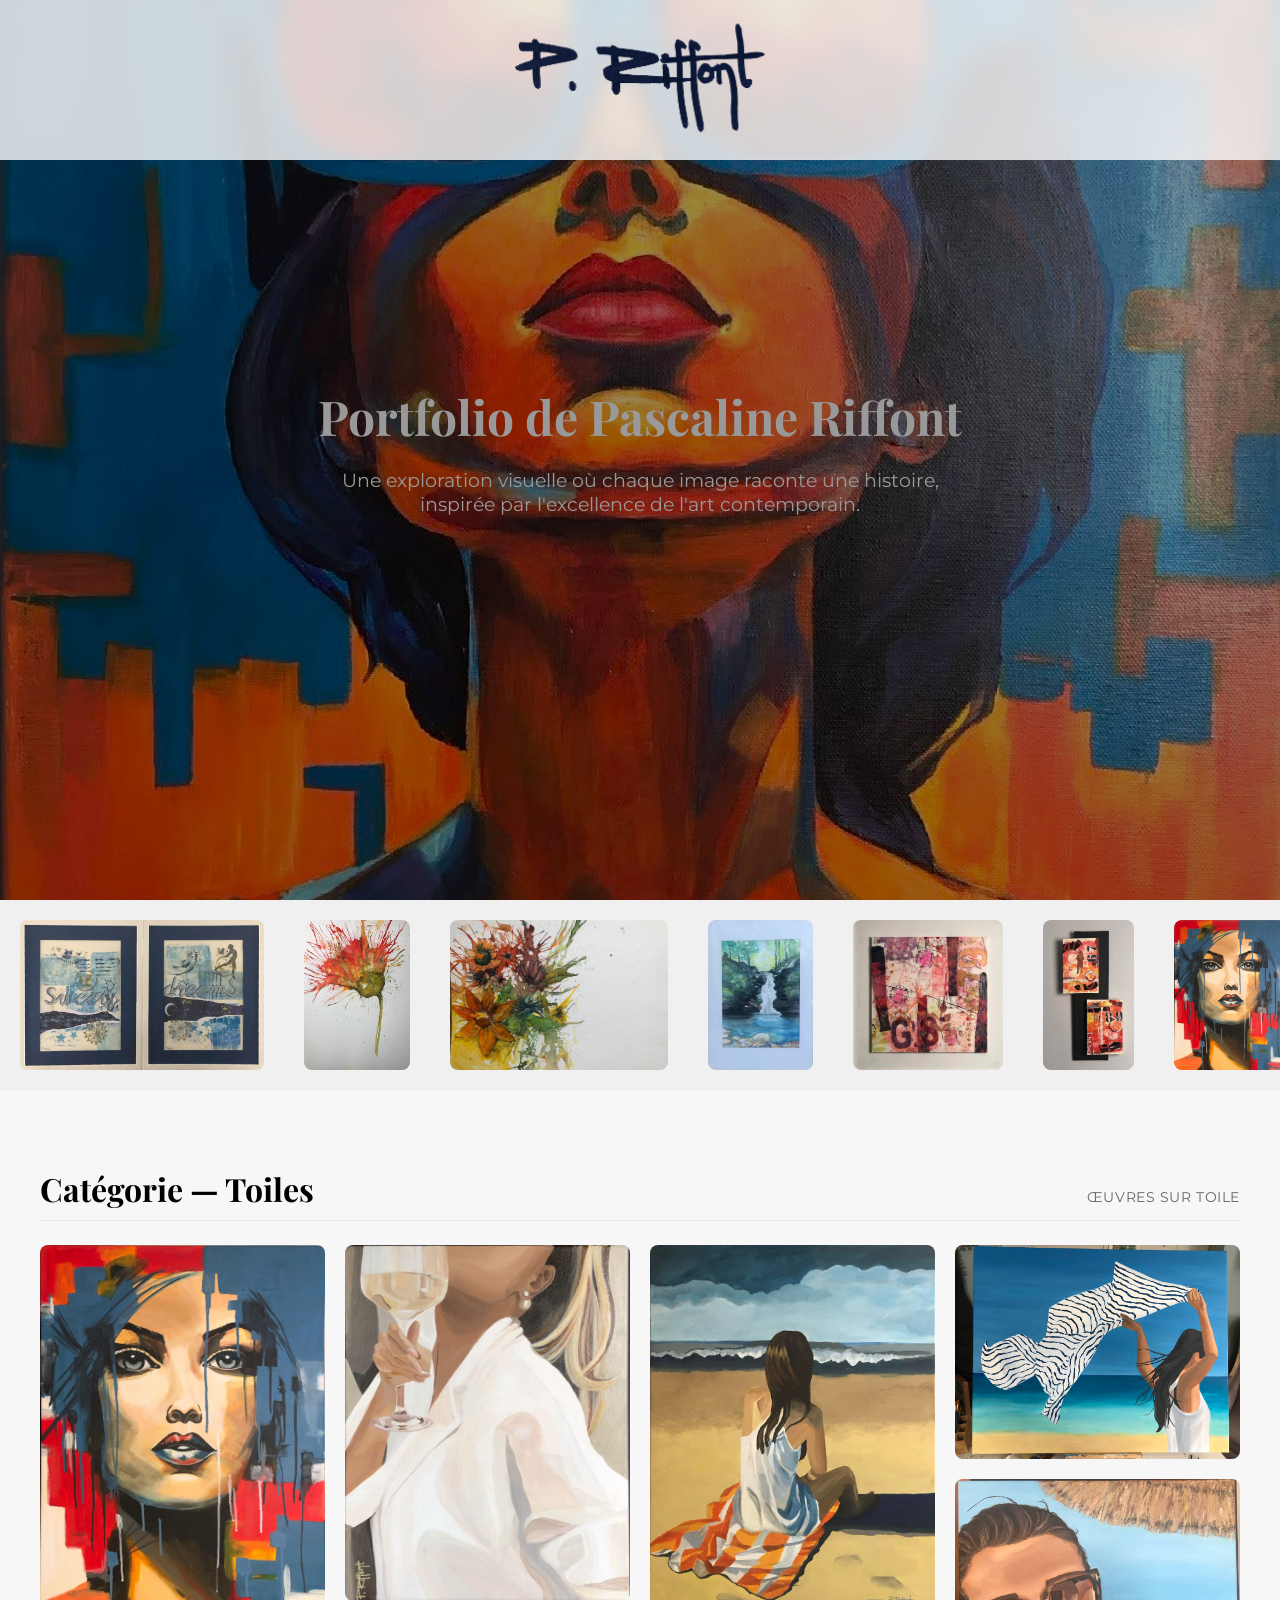
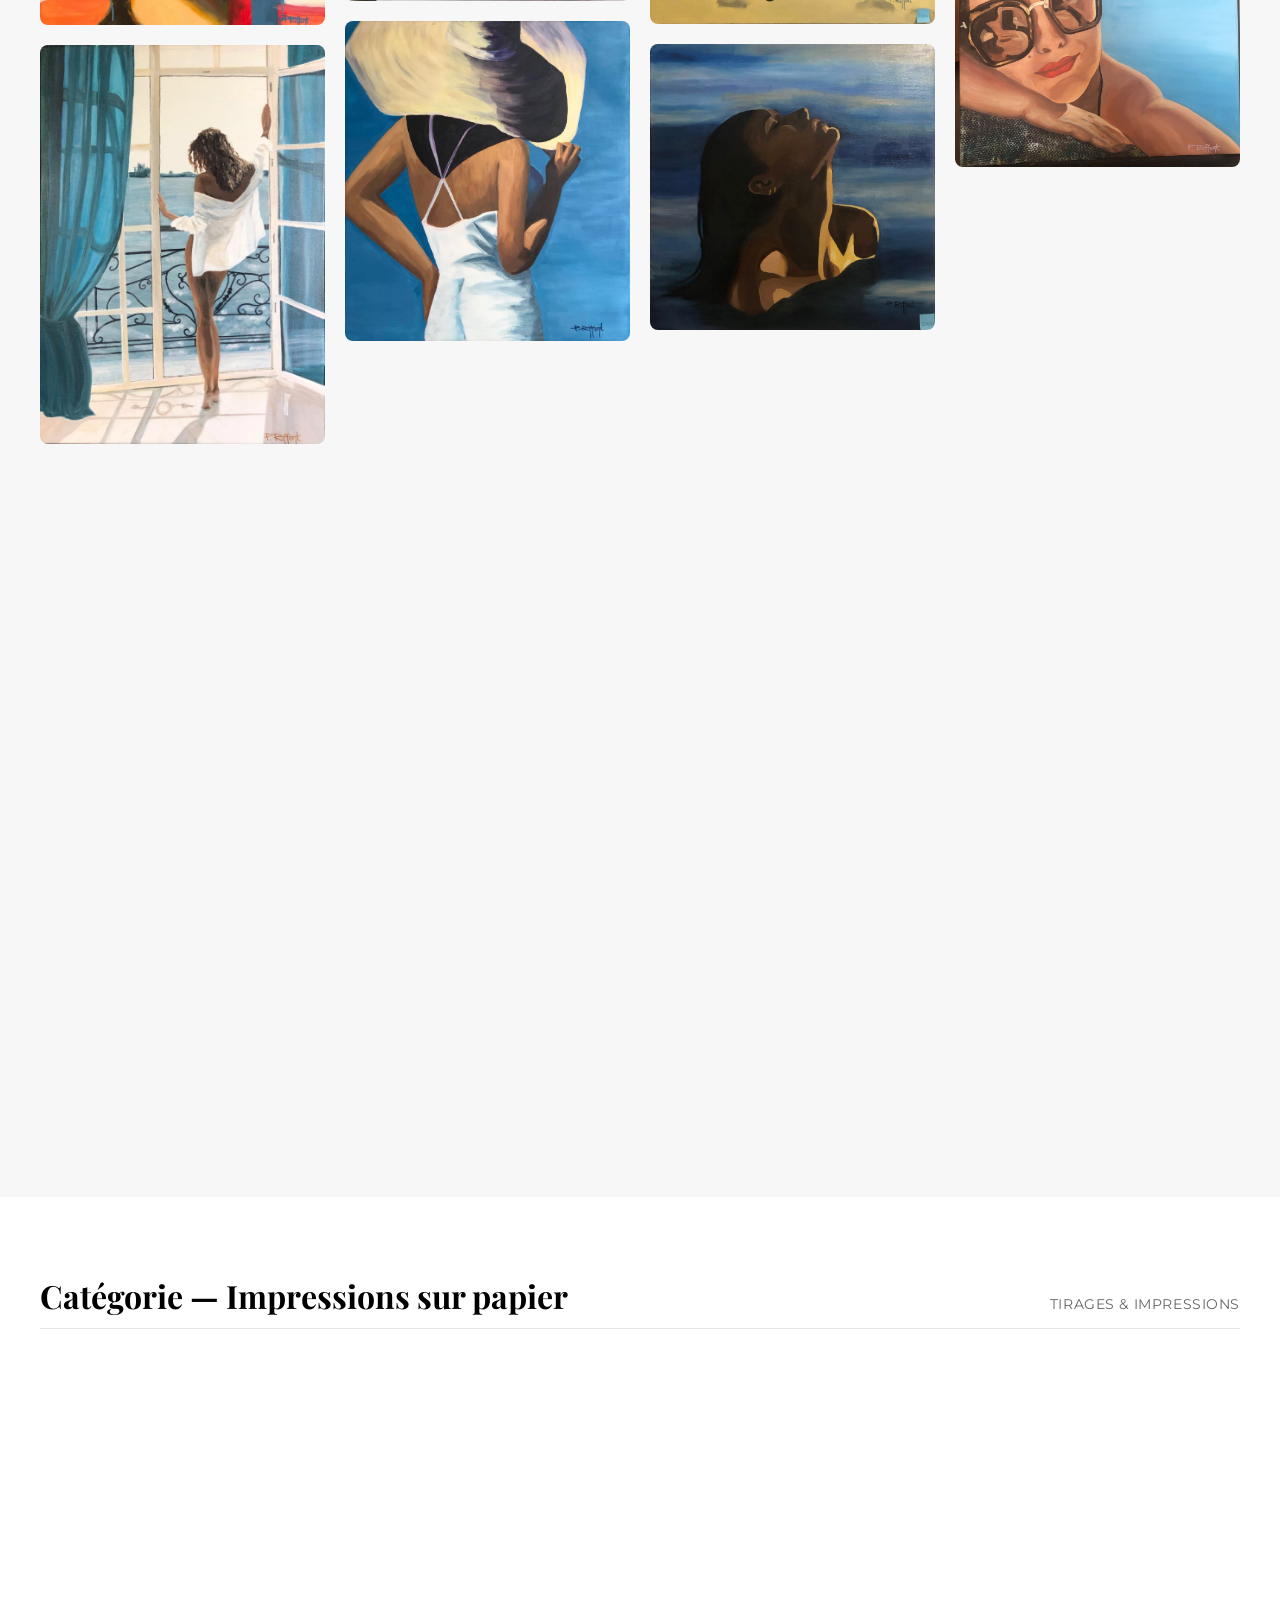
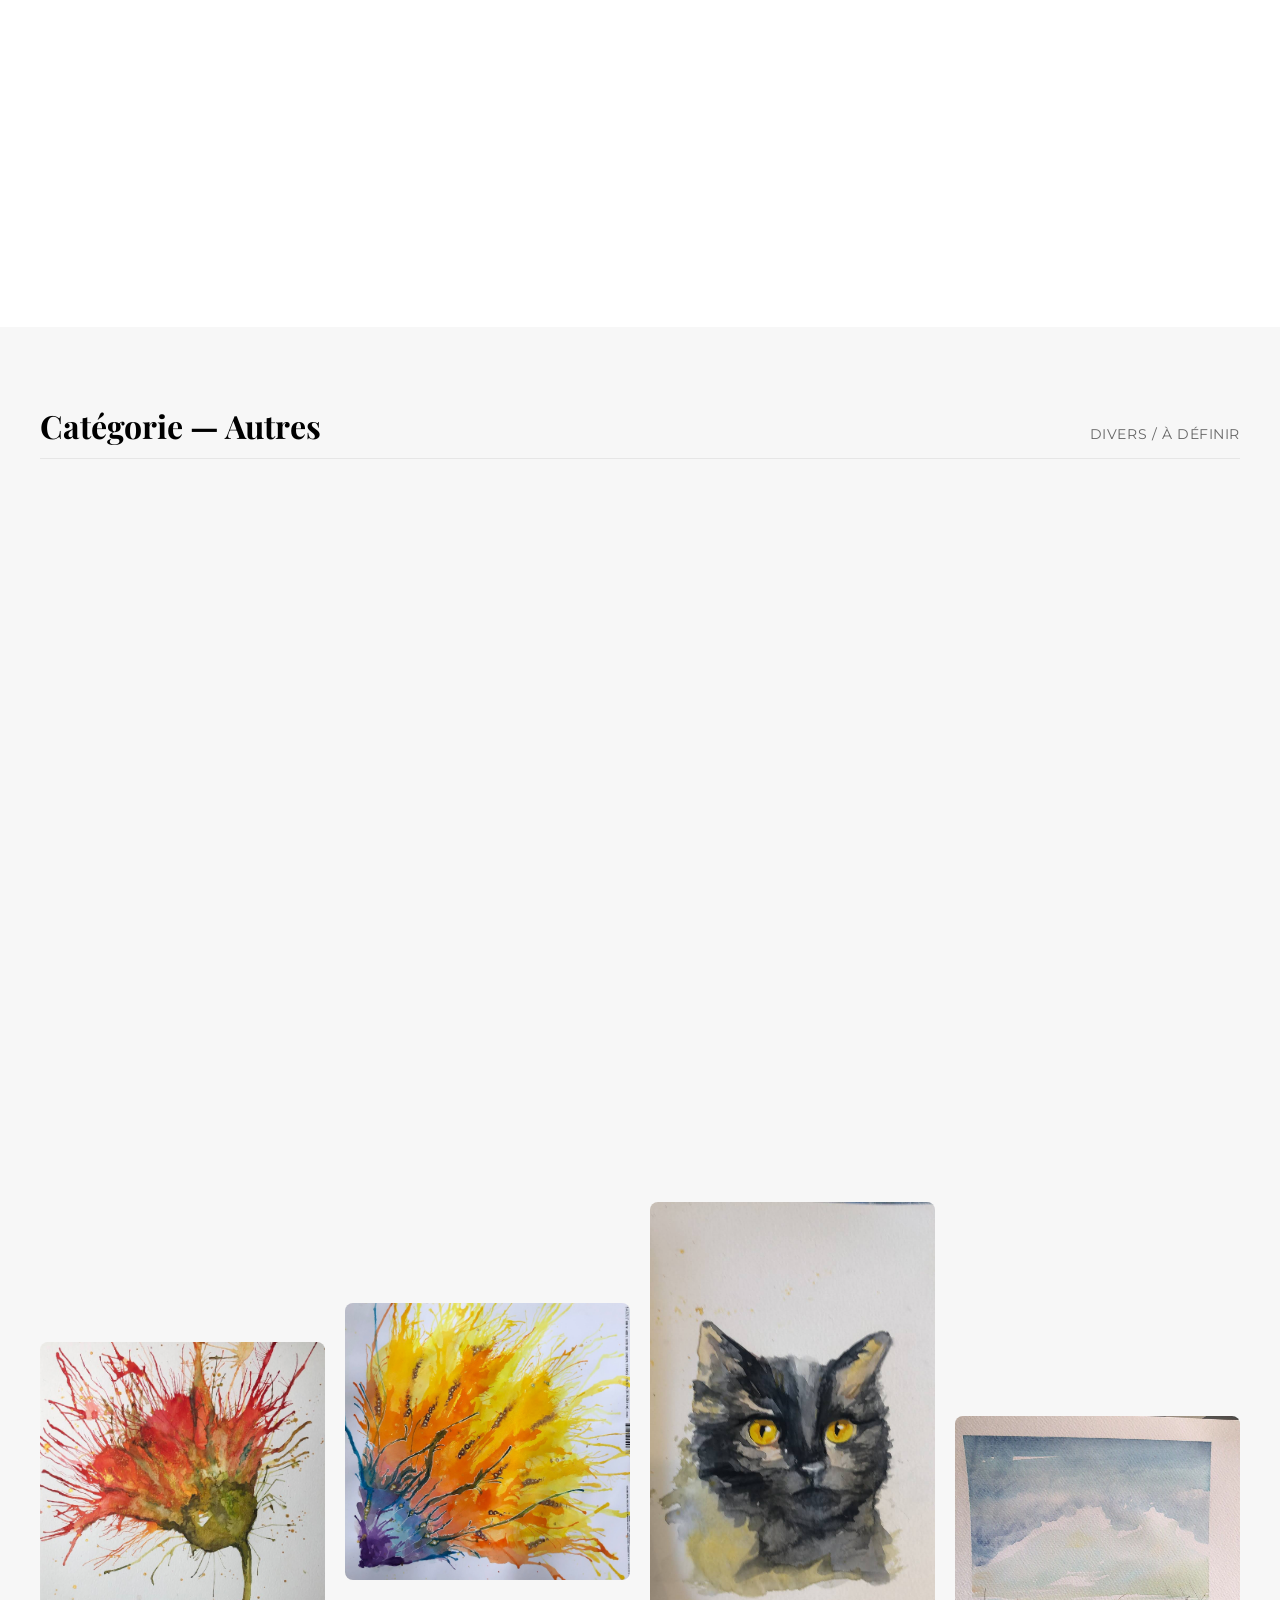
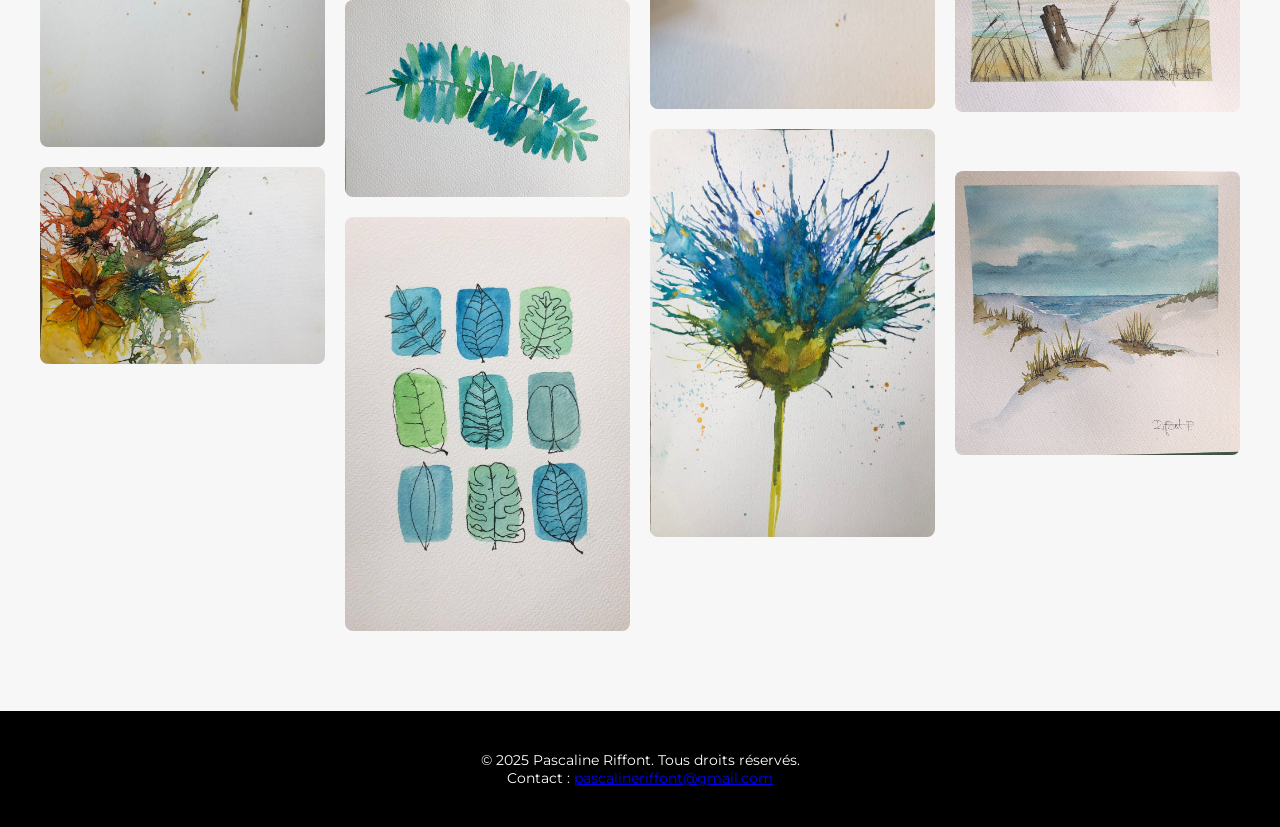
==== commit 032ba3e3: "Ajouter 5 nouvelles images à la galerie Toiles" ====
--- a/index.html
+++ b/index.html
@@ -117,6 +117,11 @@
       <div class="gallery-item"><img src="a l'air libre.jpg" alt="À l'air libre" class="fade-in-up" loading="lazy" /><div class="caption">À l'air libre</div></div>
       <div class="gallery-item"><img src="en vacances.jpg" alt="En vacances" class="fade-in-up" loading="lazy" /><div class="caption">En vacances</div></div>
       <div class="gallery-item"><img src="pres de la fenetre.jpg" alt="Près de la fenêtre" class="fade-in-up" loading="lazy" /><div class="caption">Près de la fenêtre</div></div>
+      <div class="gallery-item"><img src="l'hiver au soleil.jpeg" alt="L'hiver au soleil" class="fade-in-up" loading="lazy" /><div class="caption">L'hiver au soleil</div></div>
+      <div class="gallery-item"><img src="la francaise .jpeg" alt="La Française" class="fade-in-up" loading="lazy" /><div class="caption">La Française</div></div>
+      <div class="gallery-item"><img src="plage et musique.jpeg" alt="Plage et musique" class="fade-in-up" loading="lazy" /><div class="caption">Plage et musique</div></div>
+      <div class="gallery-item"><img src="reflet du desert.jpeg" alt="Reflet du désert" class="fade-in-up" loading="lazy" /><div class="caption">Reflet du désert</div></div>
+      <div class="gallery-item"><img src="Vision urbaine.jpeg" alt="Vision urbaine" class="fade-in-up" loading="lazy" /><div class="caption">Vision urbaine</div></div>
     </section>
   </section>
 
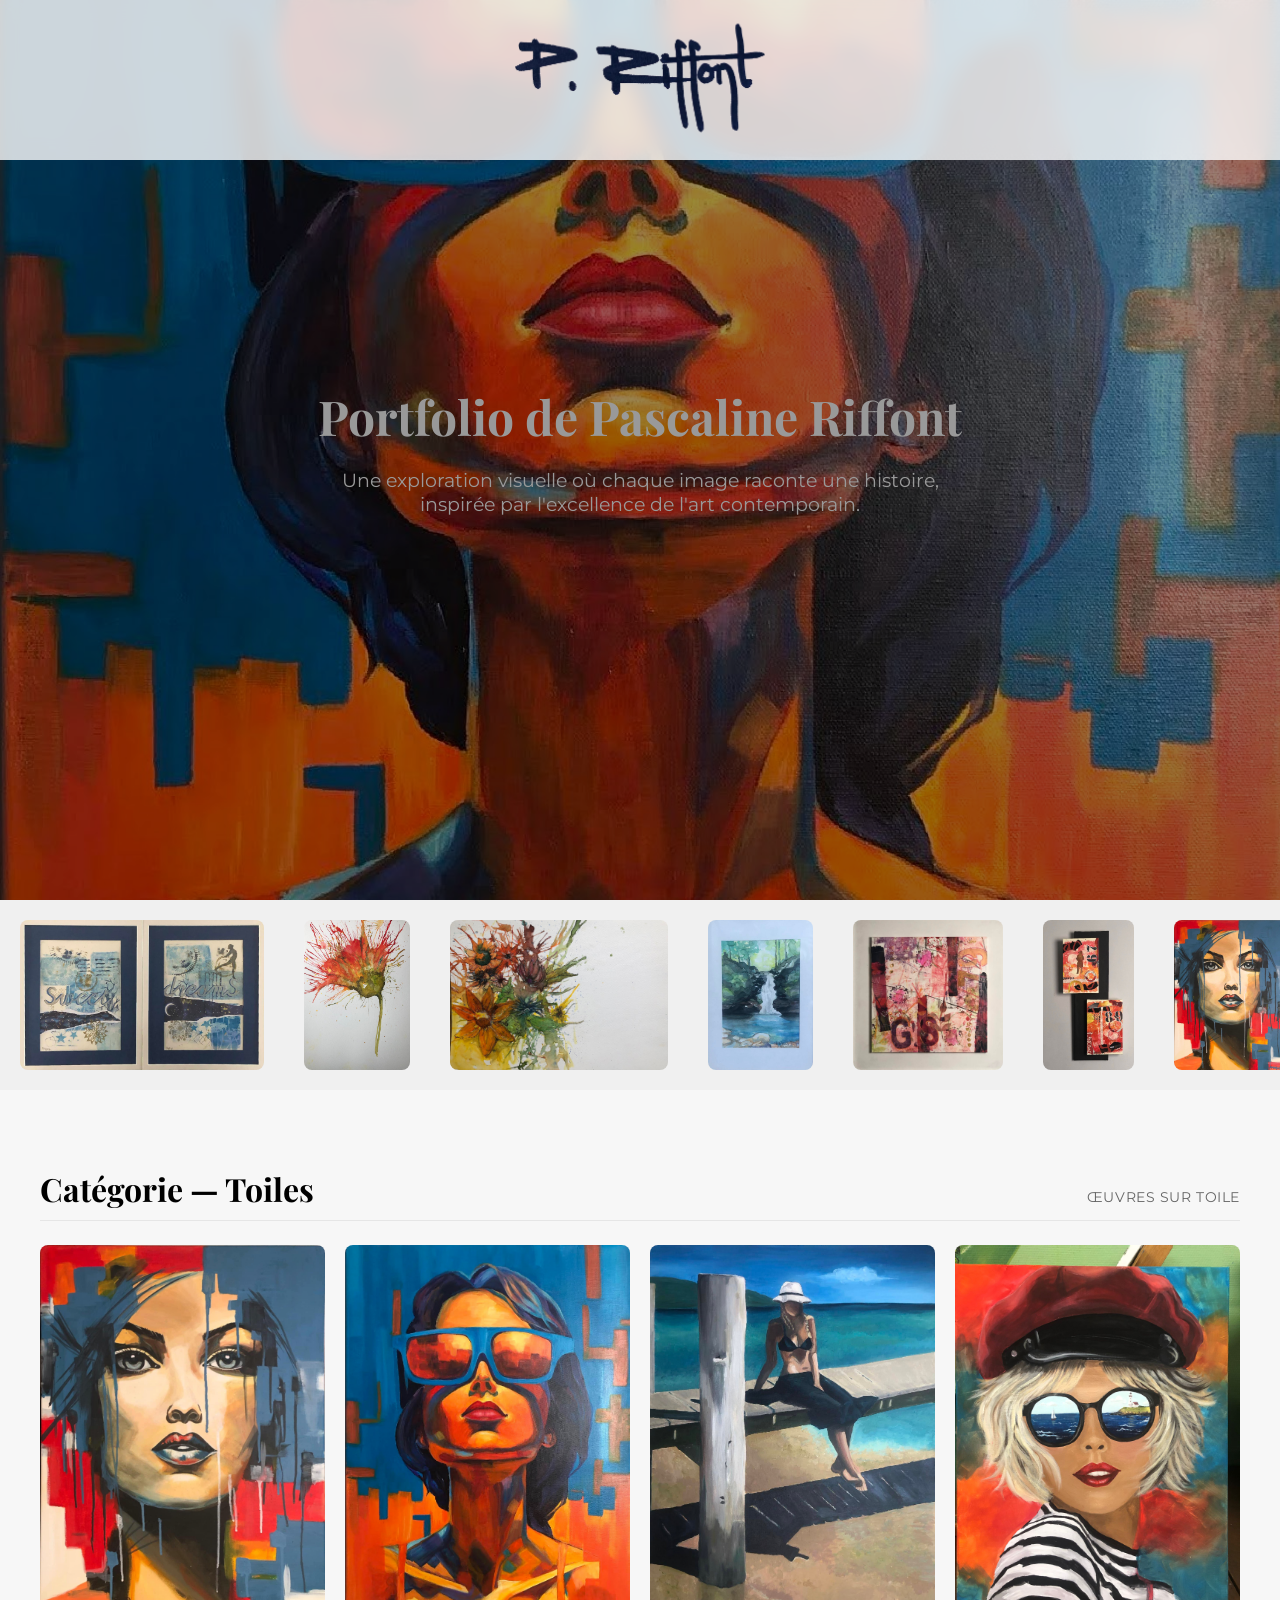
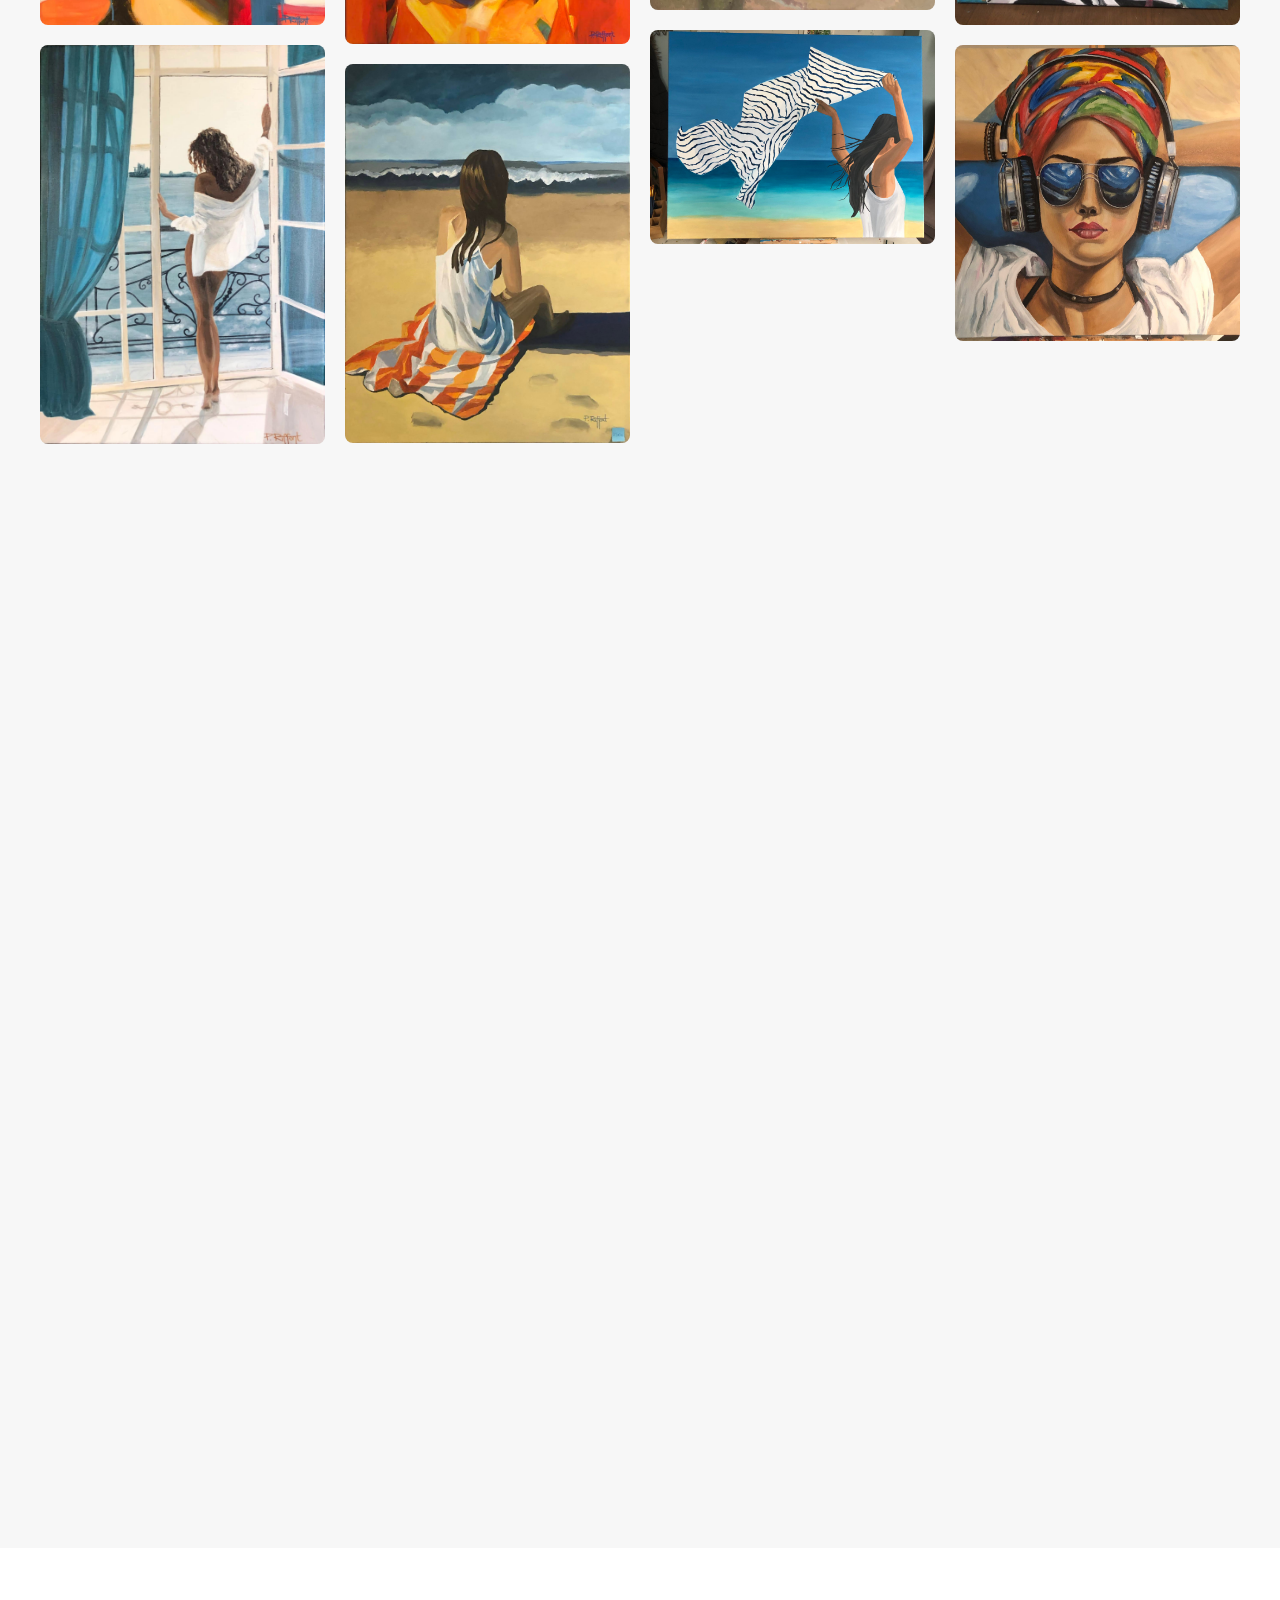
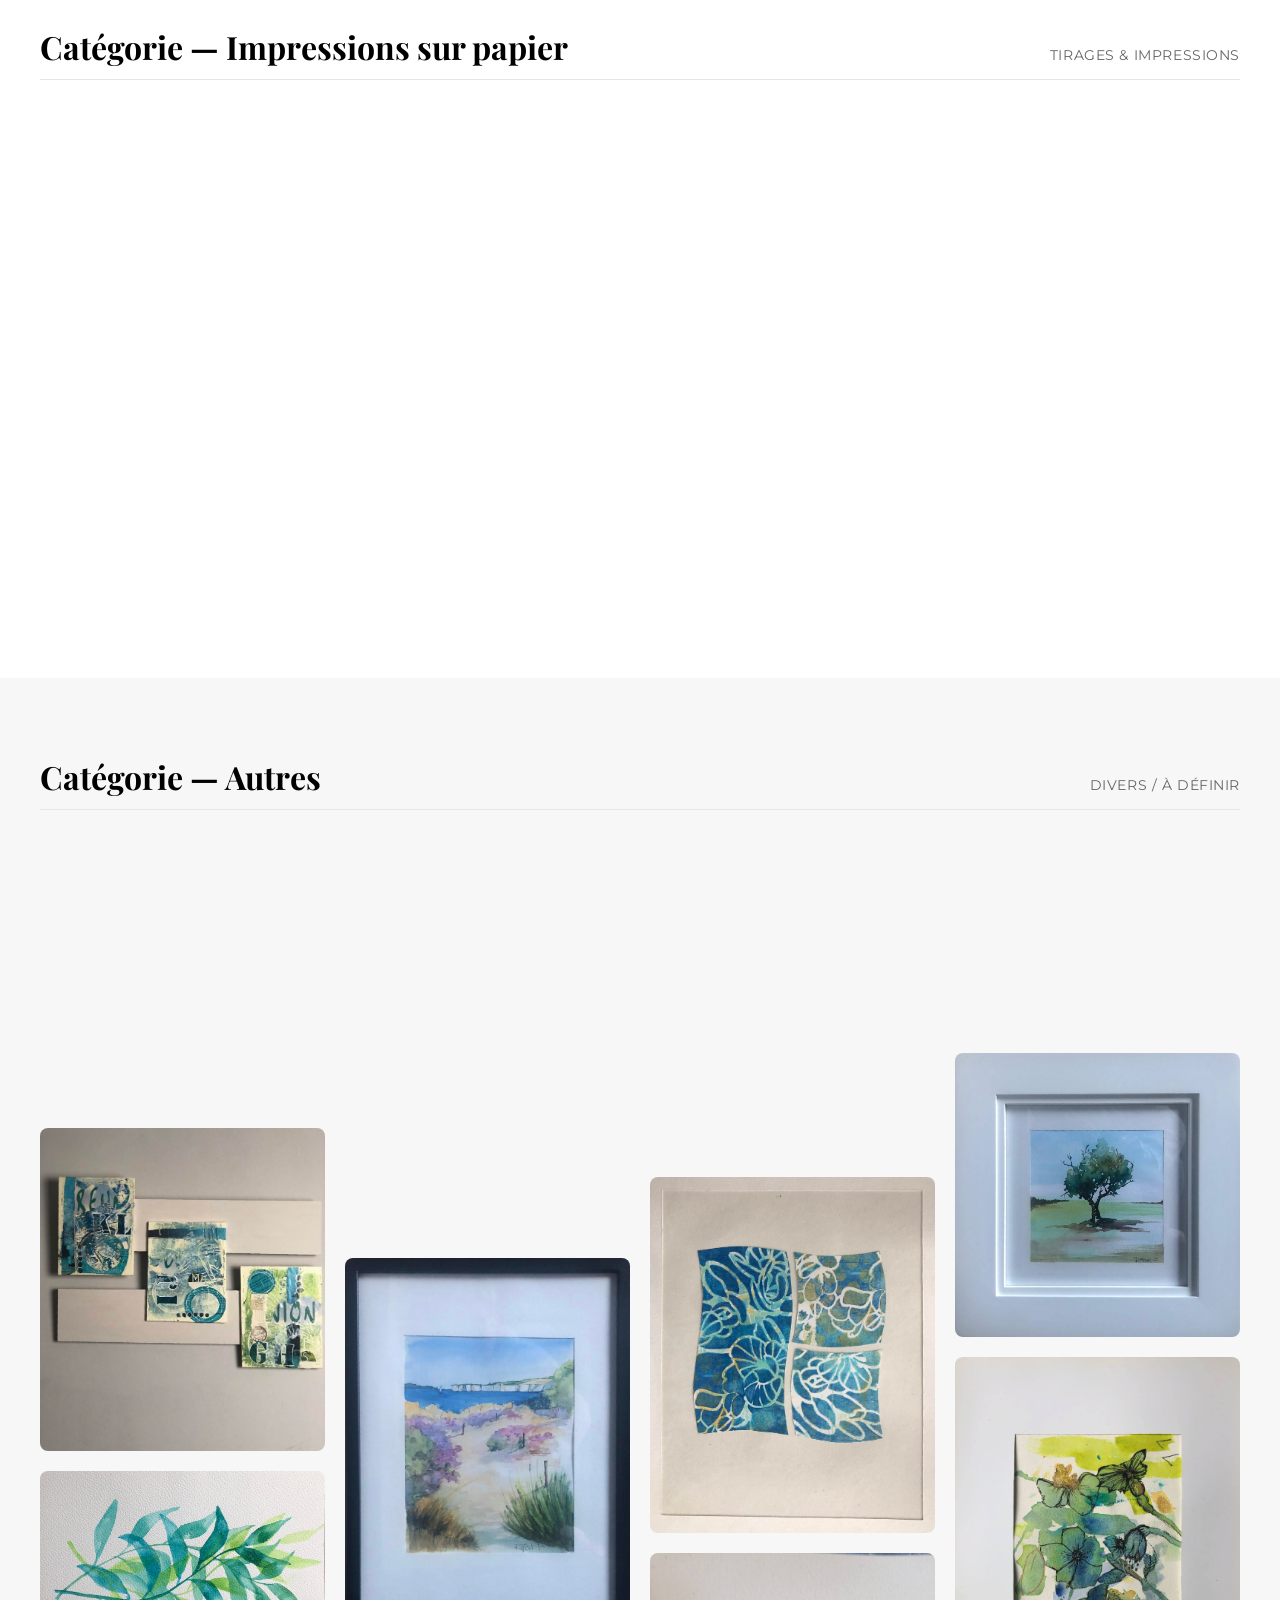
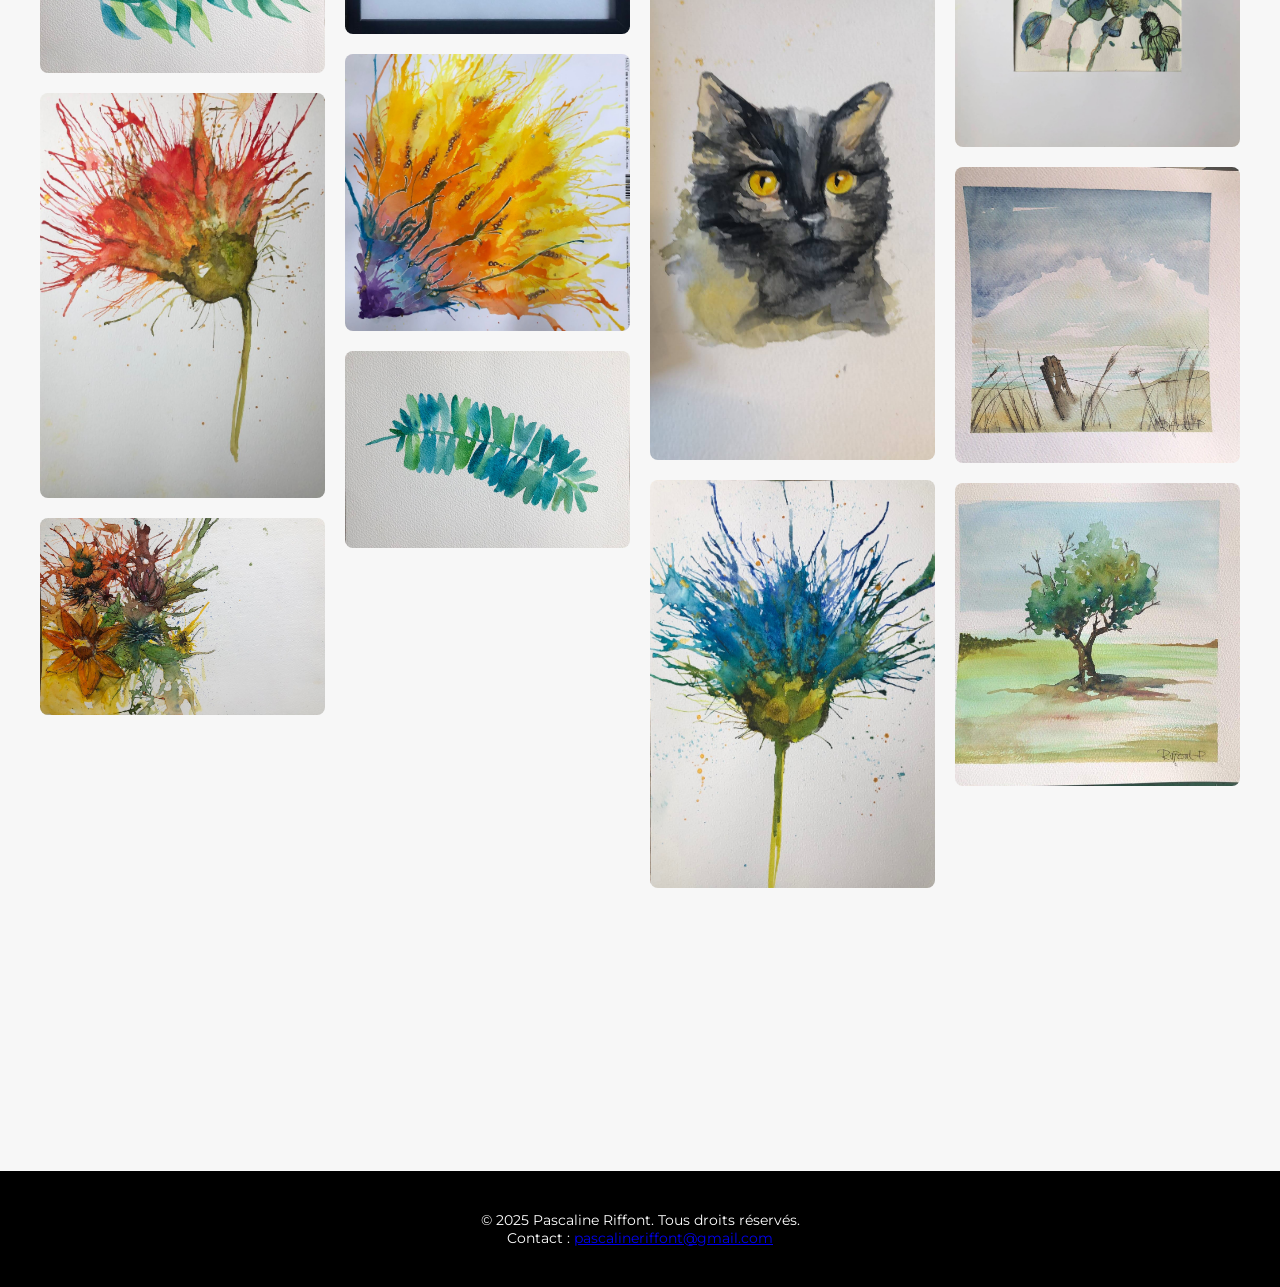
==== commit 215d40fc: "Organiser les images en 3 dossiers: toile, papier, autre - toile/ : 18 œuvres sur toile - papier/ : " ====
--- a/index.html
+++ b/index.html
@@ -1,185 +1,185 @@
-<!DOCTYPE html>
-<html lang="fr">
-<head>
-  <meta charset="UTF-8" />
-  <meta name="viewport" content="width=device-width, initial-scale=1" />
-  <title>Portfolio d'Art Sophistiqué</title>
-  <link href="https://fonts.googleapis.com/css?family=Playfair+Display|Montserrat:400,700&display=swap" rel="stylesheet" />
-  <style>
-    :root { --primary-color:#000; --secondary-color:#fff; --accent-color:#d4af37; --muted-bg:#f7f7f7; }
-    *{margin:0;padding:0;box-sizing:border-box}
-    body{font-family:'Montserrat',sans-serif;background:var(--secondary-color);color:var(--primary-color);overflow-x:hidden;scroll-behavior:smooth}
-    header{position:fixed;top:0;left:0;right:0;padding:80px 40px;background:rgba(255,255,255,.8);backdrop-filter:blur(10px);transition:padding .3s ease,background .3s ease;z-index:1000}
-    header.small{padding:40px 40px}
-    .logo-container{position:absolute;left:50%;top:50%;transform:translate(-50%,-50%);transition:left .3s ease,transform .3s ease}
-    header.small .logo-container{left:40px;transform:translate(0,-50%)}
-    header img.logo{width:250px;transition:width .3s ease}
-    header.small img.logo{width:100px}
-    .nav-container{position:absolute;right:40px;top:50%;transform:translateY(-50%);opacity:0;transition:opacity .5s ease}
-    header.small .nav-container{opacity:1}
-    .nav-container nav a{text-decoration:none;margin-left:20px;font-size:1rem;color:var(--primary-color);transition:color .3s,border-bottom .3s;border-bottom:2px solid transparent}
-    .nav-container nav a:hover{color:var(--accent-color);border-bottom:2px solid var(--accent-color)}
-    .hero{position:relative;height:100vh;background:url('Reflets Urbains.jpg') no-repeat center/cover;display:flex;align-items:center;justify-content:center}
-    .hero::after{content:'';position:absolute;inset:0;background:rgba(0,0,0,.4)}
-    .hero-content{position:relative;text-align:center;color:var(--secondary-color);padding:0 20px}
-    .hero-content h1{font-family:'Playfair Display',serif;font-size:3rem;margin-bottom:20px}
-    .hero-content p{font-size:1.2rem;max-width:600px;margin:0 auto}
-    .slider{overflow:hidden;background:#f0f0f0;padding:20px 0}
-    .slider-track{display:flex;width:200%;animation:scrollSlider 30s linear infinite;animation-direction:reverse}
-    .slider-track img{height:150px;margin:0 20px;border-radius:8px;object-fit:cover}
-    @keyframes scrollSlider{0%{transform:translateX(0)}100%{transform:translateX(-50%)}}
-    .section{padding:80px 40px;background:var(--secondary-color)}
-    .section.alt{background:var(--muted-bg)}
-    .section-title{display:flex;align-items:baseline;justify-content:space-between;margin-bottom:24px;gap:16px;border-bottom:1px solid #e6e6e6;padding-bottom:12px}
-    .section-title h2{font-family:'Playfair Display',serif;font-size:2rem;line-height:1.2}
-    .section-title .tag{font-size:.9rem;letter-spacing:.04em;text-transform:uppercase;color:#666}
-    section.gallery{column-count:1;column-gap:20px}
-    @media (min-width:600px){section.gallery{column-count:2}}
-    @media (min-width:900px){section.gallery{column-count:3}}
-    @media (min-width:1200px){section.gallery{column-count:4}}
-    .gallery-item{margin-bottom:20px;break-inside:avoid;position:relative;overflow:hidden;border-radius:8px}
-    .gallery-item img{width:100%;display:block;transition:transform .3s ease}
-    .gallery-item:hover img{transform:scale(1.05)}
-    .gallery-item .caption{position:absolute;bottom:0;left:0;right:0;padding:10px;background:rgba(0,0,0,.6);color:var(--secondary-color);font-size:1rem;opacity:0;transition:opacity .3s ease}
-    .gallery-item:hover .caption{opacity:1}
-    footer{padding:40px;text-align:center;background:var(--primary-color);color:var(--secondary-color);font-size:.9rem}
-    .fade-in-up{opacity:0;transform:translateY(20px);transition:opacity 1.5s ease-out,transform 1.5s ease-out}
-    .fade-in-up.visible{opacity:1;transform:translateY(0)}
-    @media (max-width: 768px) {
-      header.small .logo-container {
-        left: 50%;
-        transform: translate(-50%, -50%);
-      }
-      header.small .nav-container {
-        opacity: 0;
-      }
-    }
-  </style>
-</head>
-<body>
-  <header>
-    <div class="logo-container"><img src="Logo.png" alt="Logo" class="logo" /></div>
-    <div class="nav-container">
-      <nav aria-label="Navigation principale">
-        <a href="#cat-toile">Toile</a>
-        <a href="#cat-papier">Impression sur papier</a>
-        <a href="#cat-trois">Autre</a>
-        <a href="#contact">Contact</a>
-      </nav>
-    </div>
-  </header>
-
-  <section class="hero" id="hero" aria-label="Section héro">
-    <div class="hero-content">
-      <h1>Portfolio de Pascaline Riffont</h1>
-      <p>Une exploration visuelle où chaque image raconte une histoire, inspirée par l'excellence de l'art contemporain.</p>
-    </div>
-  </section>
-
-  <section class="slider" id="slider" aria-label="Aperçu des œuvres">
-    <div class="slider-track">
-      <img src="Chuchotements Nocturnes.jfif" alt="Chuchotements Nocturnes" class="fade-in-up" loading="lazy" />
-      <img src="Explosion Automnale.jfif" alt="Explosion Automnale" class="fade-in-up" loading="lazy" />
-      <img src="Jardin Sauvage.jfif" alt="Jardin Sauvage" class="fade-in-up" loading="lazy" />
-      <img src="Repos en Forêt.jfif" alt="Repos en Forêt" class="fade-in-up" loading="lazy" />
-      <img src="Dialogue Visuel.jpg" alt="Dialogue Visuel" class="fade-in-up" loading="lazy" />
-      <img src="Silhouettes et Séquences.jpg" alt="Silhouettes et Séquences" class="fade-in-up" loading="lazy" />
-      <img src="Visage en pièces.jfif" alt="Visage en pièces" class="fade-in-up" loading="lazy" />
-      <img src="Brise sur le balcon.jfif" alt="Brise sur le balcon" class="fade-in-up" loading="lazy" />
-      <img src="Matin urbain.jfif" alt="Matin urbain" class="fade-in-up" loading="lazy" />
-      <img src="À la volée.jfif" alt="À la volée" class="fade-in-up" loading="lazy" />
-      <img src="Chuchotements Nocturnes.jfif" alt="Chuchotements Nocturnes" class="fade-in-up" loading="lazy" />
-      <img src="Explosion Automnale.jfif" alt="Explosion Automnale" class="fade-in-up" loading="lazy" />
-      <img src="Jardin Sauvage.jfif" alt="Jardin Sauvage" class="fade-in-up" loading="lazy" />
-      <img src="Repos en Forêt.jfif" alt="Repos en Forêt" class="fade-in-up" loading="lazy" />
-      <img src="Dialogue Visuel.jpg" alt="Dialogue Visuel" class="fade-in-up" loading="lazy" />
-      <img src="Silhouettes et Séquences.jpg" alt="Silhouettes et Séquences" class="fade-in-up" loading="lazy" />
-      <img src="Visage en pièces.jfif" alt="Visage en pièces" class="fade-in-up" loading="lazy" />
-      <img src="Brise sur le balcon.jfif" alt="Brise sur le balcon" class="fade-in-up" loading="lazy" />
-      <img src="Matin urbain.jfif" alt="Matin urbain" class="fade-in-up" loading="lazy" />
-      <img src="À la volée.jfif" alt="À la volée" class="fade-in-up" loading="lazy" />
-    </div>
-  </section>
-
-  <section class="section alt" id="cat-toile" aria-label="Catégorie Toiles">
-    <div class="section-title"><h2>Catégorie — Toiles</h2><span class="tag">Œuvres sur toile</span></div>
-    <section class="gallery" id="gallery-toile">
-      <div class="gallery-item"><img src="Visage en pièces.jfif" alt="Visage en pièces" class="fade-in-up" loading="lazy" /><div class="caption">Visage en pièces</div></div>
-      <div class="gallery-item"><img src="Brise sur le balcon.jfif" alt="Brise sur le balcon" class="fade-in-up" loading="lazy" /><div class="caption">Brise sur le balcon</div></div>
-      <div class="gallery-item"><img src="Matin urbain.jfif" alt="Matin urbain" class="fade-in-up" loading="lazy" /><div class="caption">Matin urbain</div></div>
-      <div class="gallery-item"><img src="À la volée.jfif" alt="À la volée" class="fade-in-up" loading="lazy" /><div class="caption">À la volée</div></div>
-      <div class="gallery-item"><img src="Elégance en Mouvement.jpg" alt="Elégance en Mouvement" class="fade-in-up" loading="lazy" /><div class="caption">Elégance en Mouvement</div></div>
-      <div class="gallery-item"><img src="Reflets Urbains.jpg" alt="Reflets Urbains" class="fade-in-up" loading="lazy" /><div class="caption">Reflets Urbains</div></div>
-      <div class="gallery-item"><img src="Méditation au Rivage.jfif" alt="Méditation au Rivage" class="fade-in-up" loading="lazy" /><div class="caption">Méditation au Rivage</div></div>
-      <div class="gallery-item"><img src="Rêverie au Crépuscule.jfif" alt="Rêverie au Crépuscule" class="fade-in-up" loading="lazy" /><div class="caption">Rêverie au Crépuscule</div></div>
-      <div class="gallery-item"><img src="image.jfif" alt="Image" class="fade-in-up" loading="lazy" /><div class="caption">Image</div></div>
-      <div class="gallery-item"><img src="Été Tranquille.jfif" alt="Été Tranquille" class="fade-in-up" loading="lazy" /><div class="caption">Été Tranquille</div></div>
-      <div class="gallery-item"><img src="a l'air libre.jpg" alt="À l'air libre" class="fade-in-up" loading="lazy" /><div class="caption">À l'air libre</div></div>
-      <div class="gallery-item"><img src="en vacances.jpg" alt="En vacances" class="fade-in-up" loading="lazy" /><div class="caption">En vacances</div></div>
-      <div class="gallery-item"><img src="pres de la fenetre.jpg" alt="Près de la fenêtre" class="fade-in-up" loading="lazy" /><div class="caption">Près de la fenêtre</div></div>
-      <div class="gallery-item"><img src="l'hiver au soleil.jpeg" alt="L'hiver au soleil" class="fade-in-up" loading="lazy" /><div class="caption">L'hiver au soleil</div></div>
-      <div class="gallery-item"><img src="la francaise .jpeg" alt="La Française" class="fade-in-up" loading="lazy" /><div class="caption">La Française</div></div>
-      <div class="gallery-item"><img src="plage et musique.jpeg" alt="Plage et musique" class="fade-in-up" loading="lazy" /><div class="caption">Plage et musique</div></div>
-      <div class="gallery-item"><img src="reflet du desert.jpeg" alt="Reflet du désert" class="fade-in-up" loading="lazy" /><div class="caption">Reflet du désert</div></div>
-      <div class="gallery-item"><img src="Vision urbaine.jpeg" alt="Vision urbaine" class="fade-in-up" loading="lazy" /><div class="caption">Vision urbaine</div></div>
-    </section>
-  </section>
-
-  <section class="section" id="cat-papier" aria-label="Catégorie Impressions sur papier">
-    <div class="section-title"><h2>Catégorie — Impressions sur papier</h2><span class="tag">Tirages & impressions</span></div>
-    <section class="gallery" id="gallery-papier" aria-label="Impression sur papier">
-      <div class="gallery-item"><img src="Chuchotements Nocturnes.jfif" alt="Chuchotements Nocturnes" class="fade-in-up" loading="lazy" /><div class="caption">Chuchotements Nocturnes</div></div>
-      <div class="gallery-item"><img src="Rythmes et Cercles.jpg" alt="Rythmes et Cercles" class="fade-in-up" loading="lazy" /><div class="caption">Rythmes et Cercles</div></div>
-      <div class="gallery-item"><img src="Carnaval Floral.jfif" alt="Carnaval Floral" class="fade-in-up" loading="lazy" /><div class="caption">Carnaval Floral</div></div>
-      <div class="gallery-item"><img src="Dialogue Visuel.jpg" alt="Dialogue Visuel" class="fade-in-up" loading="lazy" /><div class="caption">Dialogue Visuel</div></div>
-      <div class="gallery-item"><img src="Silhouettes et Séquences.jpg" alt="Silhouettes et Séquences" class="fade-in-up" loading="lazy" /><div class="caption">Silhouettes et Séquences</div></div>
-      <div class="gallery-item"><img src="Symphonie Circulaire.jpg" alt="Symphonie Circulaire" class="fade-in-up" loading="lazy" /><div class="caption">Symphonie Circulaire</div></div>
-    </section>
-  </section>
-
-  <section class="section alt" id="cat-trois" aria-label="Catégorie Autres">
-    <div class="section-title"><h2>Catégorie — Autres</h2><span class="tag">Divers / à définir</span></div>
-    <section class="gallery" id="gallery-autre" aria-label="Troisième catégorie">
-      <div class="gallery-item"><img src="Harmonie Graphique.jpg" alt="Harmonie Graphique" class="fade-in-up" loading="lazy" /><div class="caption">Harmonie Graphique</div></div>
-      <div class="gallery-item"><img src="Triptyque Typographique.jpg" alt="Triptyque Typographique" class="fade-in-up" loading="lazy" /><div class="caption">Triptyque Typographique</div></div>
-      <div class="gallery-item"><img src="Brise Printanière.jfif" alt="Brise Printanière" class="fade-in-up" loading="lazy" /><div class="caption">Brise Printanière</div></div>
-      <div class="gallery-item"><img src="Explosion Automnale.jfif" alt="Explosion Automnale" class="fade-in-up" loading="lazy" /><div class="caption">Explosion Automnale</div></div>
-      <div class="gallery-item"><img src="Jardin Sauvage.jfif" alt="Jardin Sauvage" class="fade-in-up" loading="lazy" /><div class="caption">Jardin Sauvage</div></div>
-      <div class="gallery-item"><img src="Repos en Forêt.jfif" alt="Repos en Forêt" class="fade-in-up" loading="lazy" /><div class="caption">Repos en Forêt</div></div>
-      <div class="gallery-item"><img src="Pont Vers la Sérénité.jfif" alt="Pont Vers la Sérénité" class="fade-in-up" loading="lazy" /><div class="caption">Pont Vers la Sérénité</div></div>
-      <div class="gallery-item"><img src="Éclat d_Automne.jfif" alt="Éclat d'Automne" class="fade-in-up" loading="lazy" /><div class="caption">Éclat d'Automne</div></div>
-      <div class="gallery-item"><img src="Harmonie en Feuillage.jfif" alt="Harmonie en Feuillage" class="fade-in-up" loading="lazy" /><div class="caption">Harmonie en Feuillage</div></div>
-      <div class="gallery-item"><img src="Mosaïque de la Nature.jfif" alt="Mosaïque de la Nature" class="fade-in-up" loading="lazy" /><div class="caption">Mosaïque de la Nature</div></div>
-      <div class="gallery-item"><img src="Clair de Forêt.jfif" alt="Clair de Forêt" class="fade-in-up" loading="lazy" /><div class="caption">Clair de Forêt</div></div>
-      <div class="gallery-item"><img src="Fenêtre sur l_Océan.jfif" alt="Fenêtre sur l'Océan" class="fade-in-up" loading="lazy" /><div class="caption">Fenêtre sur l'Océan</div></div>
-      <div class="gallery-item"><img src="Le Chat.jfif" alt="Le Chat" class="fade-in-up" loading="lazy" /><div class="caption">Le Chat</div></div>
-      <div class="gallery-item"><img src="Danse des Couleurs.jfif" alt="Danse des Couleurs" class="fade-in-up" loading="lazy" /><div class="caption">Danse des Couleurs</div></div>
-      <div class="gallery-item"><img src="Festival Floral.jfif" alt="Festival Floral" class="fade-in-up" loading="lazy" /><div class="caption">Festival Floral</div></div>
-      <div class="gallery-item"><img src="Solitude Verdoyante.jfif" alt="Solitude Verdoyante" class="fade-in-up" loading="lazy" /><div class="caption">Solitude Verdoyante</div></div>
-      <div class="gallery-item"><img src="Jardin Aquarelle.jfif" alt="Jardin Aquarelle" class="fade-in-up" loading="lazy" /><div class="caption">Jardin Aquarelle</div></div>
-      <div class="gallery-item"><img src="au bord de la mer.jpg" alt="Au bord de la mer" class="fade-in-up" loading="lazy" /><div class="caption">Au bord de la mer</div></div>
-      <div class="gallery-item"><img src="l'arbre magique.jpg" alt="L'arbre magique" class="fade-in-up" loading="lazy" /><div class="caption">L'arbre magique</div></div>
-      <div class="gallery-item"><img src="les dunes.jpg" alt="Les dunes" class="fade-in-up" loading="lazy" /><div class="caption">Les dunes</div></div>
-    </section>
-  </section>
-
-  <footer id="contact">
-    <p>&copy; 2025 Pascaline Riffont. Tous droits réservés.</p>
-    <p>Contact : <a href="mailto:pascalineriffont@gmail.com">pascalineriffont@gmail.com</a></p>
-  </footer>
-
-  <script>
-    document.addEventListener('DOMContentLoaded',function(){
-      const faders=document.querySelectorAll('.fade-in-up');
-      const appearOnScroll=new IntersectionObserver((entries,observer)=>{
-        entries.forEach(entry=>{ if(entry.isIntersecting){ entry.target.classList.add('visible'); observer.unobserve(entry.target);} });
-      },{threshold:.1});
-      faders.forEach(f=>appearOnScroll.observe(f));
-    });
-    window.addEventListener('scroll',function(){
-      const header=document.querySelector('header');
-      if(window.pageYOffset>50){ header.classList.add('small'); } else { header.classList.remove('small'); }
-    });
-  </script>
-</body>
-</html>
+<!DOCTYPE html>
+<html lang="fr">
+<head>
+  <meta charset="UTF-8" />
+  <meta name="viewport" content="width=device-width, initial-scale=1" />
+  <title>Portfolio d'Art Sophistiqué</title>
+  <link href="https://fonts.googleapis.com/css?family=Playfair+Display|Montserrat:400,700&display=swap" rel="stylesheet" />
+  <style>
+    :root { --primary-color:#000; --secondary-color:#fff; --accent-color:#d4af37; --muted-bg:#f7f7f7; }
+    *{margin:0;padding:0;box-sizing:border-box}
+    body{font-family:'Montserrat',sans-serif;background:var(--secondary-color);color:var(--primary-color);overflow-x:hidden;scroll-behavior:smooth}
+    header{position:fixed;top:0;left:0;right:0;padding:80px 40px;background:rgba(255,255,255,.8);backdrop-filter:blur(10px);transition:padding .3s ease,background .3s ease;z-index:1000}
+    header.small{padding:40px 40px}
+    .logo-container{position:absolute;left:50%;top:50%;transform:translate(-50%,-50%);transition:left .3s ease,transform .3s ease}
+    header.small .logo-container{left:40px;transform:translate(0,-50%)}
+    header img.logo{width:250px;transition:width .3s ease}
+    header.small img.logo{width:100px}
+    .nav-container{position:absolute;right:40px;top:50%;transform:translateY(-50%);opacity:0;transition:opacity .5s ease}
+    header.small .nav-container{opacity:1}
+    .nav-container nav a{text-decoration:none;margin-left:20px;font-size:1rem;color:var(--primary-color);transition:color .3s,border-bottom .3s;border-bottom:2px solid transparent}
+    .nav-container nav a:hover{color:var(--accent-color);border-bottom:2px solid var(--accent-color)}
+    .hero{position:relative;height:100vh;background:url('toile/Reflets Urbains.jpg') no-repeat center/cover;display:flex;align-items:center;justify-content:center}
+    .hero::after{content:'';position:absolute;inset:0;background:rgba(0,0,0,.4)}
+    .hero-content{position:relative;text-align:center;color:var(--secondary-color);padding:0 20px}
+    .hero-content h1{font-family:'Playfair Display',serif;font-size:3rem;margin-bottom:20px}
+    .hero-content p{font-size:1.2rem;max-width:600px;margin:0 auto}
+    .slider{overflow:hidden;background:#f0f0f0;padding:20px 0}
+    .slider-track{display:flex;width:200%;animation:scrollSlider 30s linear infinite;animation-direction:reverse}
+    .slider-track img{height:150px;margin:0 20px;border-radius:8px;object-fit:cover}
+    @keyframes scrollSlider{0%{transform:translateX(0)}100%{transform:translateX(-50%)}}
+    .section{padding:80px 40px;background:var(--secondary-color)}
+    .section.alt{background:var(--muted-bg)}
+    .section-title{display:flex;align-items:baseline;justify-content:space-between;margin-bottom:24px;gap:16px;border-bottom:1px solid #e6e6e6;padding-bottom:12px}
+    .section-title h2{font-family:'Playfair Display',serif;font-size:2rem;line-height:1.2}
+    .section-title .tag{font-size:.9rem;letter-spacing:.04em;text-transform:uppercase;color:#666}
+    section.gallery{column-count:1;column-gap:20px}
+    @media (min-width:600px){section.gallery{column-count:2}}
+    @media (min-width:900px){section.gallery{column-count:3}}
+    @media (min-width:1200px){section.gallery{column-count:4}}
+    .gallery-item{margin-bottom:20px;break-inside:avoid;position:relative;overflow:hidden;border-radius:8px}
+    .gallery-item img{width:100%;display:block;transition:transform .3s ease}
+    .gallery-item:hover img{transform:scale(1.05)}
+    .gallery-item .caption{position:absolute;bottom:0;left:0;right:0;padding:10px;background:rgba(0,0,0,.6);color:var(--secondary-color);font-size:1rem;opacity:0;transition:opacity .3s ease}
+    .gallery-item:hover .caption{opacity:1}
+    footer{padding:40px;text-align:center;background:var(--primary-color);color:var(--secondary-color);font-size:.9rem}
+    .fade-in-up{opacity:0;transform:translateY(20px);transition:opacity 1.5s ease-out,transform 1.5s ease-out}
+    .fade-in-up.visible{opacity:1;transform:translateY(0)}
+    @media (max-width: 768px) {
+      header.small .logo-container {
+        left: 50%;
+        transform: translate(-50%, -50%);
+      }
+      header.small .nav-container {
+        opacity: 0;
+      }
+    }
+  </style>
+</head>
+<body>
+  <header>
+    <div class="logo-container"><img src="Logo.png" alt="Logo" class="logo" /></div>
+    <div class="nav-container">
+      <nav aria-label="Navigation principale">
+        <a href="#cat-toile">Toile</a>
+        <a href="#cat-papier">Impression sur papier</a>
+        <a href="#cat-trois">Autre</a>
+        <a href="#contact">Contact</a>
+      </nav>
+    </div>
+  </header>
+
+  <section class="hero" id="hero" aria-label="Section héro">
+    <div class="hero-content">
+      <h1>Portfolio de Pascaline Riffont</h1>
+      <p>Une exploration visuelle où chaque image raconte une histoire, inspirée par l'excellence de l'art contemporain.</p>
+    </div>
+  </section>
+
+  <section class="slider" id="slider" aria-label="Aperçu des œuvres">
+    <div class="slider-track">
+      <img src="papier/Chuchotements Nocturnes.jfif" alt="Chuchotements Nocturnes" class="fade-in-up" loading="lazy" />
+      <img src="autre/Explosion Automnale.jfif" alt="Explosion Automnale" class="fade-in-up" loading="lazy" />
+      <img src="autre/Jardin Sauvage.jfif" alt="Jardin Sauvage" class="fade-in-up" loading="lazy" />
+      <img src="autre/Repos en Forêt.jfif" alt="Repos en Forêt" class="fade-in-up" loading="lazy" />
+      <img src="papier/Dialogue Visuel.jpg" alt="Dialogue Visuel" class="fade-in-up" loading="lazy" />
+      <img src="papier/Silhouettes et Séquences.jpg" alt="Silhouettes et Séquences" class="fade-in-up" loading="lazy" />
+      <img src="toile/Visage en pièces.jfif" alt="Visage en pièces" class="fade-in-up" loading="lazy" />
+      <img src="toile/Brise sur le balcon.jfif" alt="Brise sur le balcon" class="fade-in-up" loading="lazy" />
+      <img src="toile/Matin urbain.jfif" alt="Matin urbain" class="fade-in-up" loading="lazy" />
+      <img src="toile/À la volée.jfif" alt="À la volée" class="fade-in-up" loading="lazy" />
+      <img src="papier/Chuchotements Nocturnes.jfif" alt="Chuchotements Nocturnes" class="fade-in-up" loading="lazy" />
+      <img src="autre/Explosion Automnale.jfif" alt="Explosion Automnale" class="fade-in-up" loading="lazy" />
+      <img src="autre/Jardin Sauvage.jfif" alt="Jardin Sauvage" class="fade-in-up" loading="lazy" />
+      <img src="autre/Repos en Forêt.jfif" alt="Repos en Forêt" class="fade-in-up" loading="lazy" />
+      <img src="papier/Dialogue Visuel.jpg" alt="Dialogue Visuel" class="fade-in-up" loading="lazy" />
+      <img src="papier/Silhouettes et Séquences.jpg" alt="Silhouettes et Séquences" class="fade-in-up" loading="lazy" />
+      <img src="toile/Visage en pièces.jfif" alt="Visage en pièces" class="fade-in-up" loading="lazy" />
+      <img src="toile/Brise sur le balcon.jfif" alt="Brise sur le balcon" class="fade-in-up" loading="lazy" />
+      <img src="toile/Matin urbain.jfif" alt="Matin urbain" class="fade-in-up" loading="lazy" />
+      <img src="toile/À la volée.jfif" alt="À la volée" class="fade-in-up" loading="lazy" />
+    </div>
+  </section>
+
+  <section class="section alt" id="cat-toile" aria-label="Catégorie Toiles">
+    <div class="section-title"><h2>Catégorie — Toiles</h2><span class="tag">Œuvres sur toile</span></div>
+    <section class="gallery" id="gallery-toile">
+      <div class="gallery-item"><img src="toile/Visage en pièces.jfif" alt="Visage en pièces" class="fade-in-up" loading="lazy" /><div class="caption">Visage en pièces</div></div>
+      <div class="gallery-item"><img src="toile/Brise sur le balcon.jfif" alt="Brise sur le balcon" class="fade-in-up" loading="lazy" /><div class="caption">Brise sur le balcon</div></div>
+      <div class="gallery-item"><img src="toile/Matin urbain.jfif" alt="Matin urbain" class="fade-in-up" loading="lazy" /><div class="caption">Matin urbain</div></div>
+      <div class="gallery-item"><img src="toile/À la volée.jfif" alt="À la volée" class="fade-in-up" loading="lazy" /><div class="caption">À la volée</div></div>
+      <div class="gallery-item"><img src="toile/Elégance en Mouvement.jpg" alt="Elégance en Mouvement" class="fade-in-up" loading="lazy" /><div class="caption">Elégance en Mouvement</div></div>
+      <div class="gallery-item"><img src="toile/Reflets Urbains.jpg" alt="Reflets Urbains" class="fade-in-up" loading="lazy" /><div class="caption">Reflets Urbains</div></div>
+      <div class="gallery-item"><img src="toile/Méditation au Rivage.jfif" alt="Méditation au Rivage" class="fade-in-up" loading="lazy" /><div class="caption">Méditation au Rivage</div></div>
+      <div class="gallery-item"><img src="toile/Rêverie au Crépuscule.jfif" alt="Rêverie au Crépuscule" class="fade-in-up" loading="lazy" /><div class="caption">Rêverie au Crépuscule</div></div>
+      <div class="gallery-item"><img src="toile/image.jfif" alt="Image" class="fade-in-up" loading="lazy" /><div class="caption">Image</div></div>
+      <div class="gallery-item"><img src="toile/Été Tranquille.jfif" alt="Été Tranquille" class="fade-in-up" loading="lazy" /><div class="caption">Été Tranquille</div></div>
+      <div class="gallery-item"><img src="toile/a l'air libre.jpg" alt="À l'air libre" class="fade-in-up" loading="lazy" /><div class="caption">À l'air libre</div></div>
+      <div class="gallery-item"><img src="toile/en vacances.jpg" alt="En vacances" class="fade-in-up" loading="lazy" /><div class="caption">En vacances</div></div>
+      <div class="gallery-item"><img src="toile/pres de la fenetre.jpg" alt="Près de la fenêtre" class="fade-in-up" loading="lazy" /><div class="caption">Près de la fenêtre</div></div>
+      <div class="gallery-item"><img src="toile/l'hiver au soleil.jpeg" alt="L'hiver au soleil" class="fade-in-up" loading="lazy" /><div class="caption">L'hiver au soleil</div></div>
+      <div class="gallery-item"><img src="toile/la francaise .jpeg" alt="La Française" class="fade-in-up" loading="lazy" /><div class="caption">La Française</div></div>
+      <div class="gallery-item"><img src="toile/plage et musique.jpeg" alt="Plage et musique" class="fade-in-up" loading="lazy" /><div class="caption">Plage et musique</div></div>
+      <div class="gallery-item"><img src="toile/reflet du desert.jpeg" alt="Reflet du désert" class="fade-in-up" loading="lazy" /><div class="caption">Reflet du désert</div></div>
+      <div class="gallery-item"><img src="toile/Vision urbaine.jpeg" alt="Vision urbaine" class="fade-in-up" loading="lazy" /><div class="caption">Vision urbaine</div></div>
+    </section>
+  </section>
+
+  <section class="section" id="cat-papier" aria-label="Catégorie Impressions sur papier">
+    <div class="section-title"><h2>Catégorie — Impressions sur papier</h2><span class="tag">Tirages & impressions</span></div>
+    <section class="gallery" id="gallery-papier" aria-label="Impression sur papier">
+      <div class="gallery-item"><img src="papier/Chuchotements Nocturnes.jfif" alt="Chuchotements Nocturnes" class="fade-in-up" loading="lazy" /><div class="caption">Chuchotements Nocturnes</div></div>
+      <div class="gallery-item"><img src="papier/Rythmes et Cercles.jpg" alt="Rythmes et Cercles" class="fade-in-up" loading="lazy" /><div class="caption">Rythmes et Cercles</div></div>
+      <div class="gallery-item"><img src="papier/Carnaval Floral.jfif" alt="Carnaval Floral" class="fade-in-up" loading="lazy" /><div class="caption">Carnaval Floral</div></div>
+      <div class="gallery-item"><img src="papier/Dialogue Visuel.jpg" alt="Dialogue Visuel" class="fade-in-up" loading="lazy" /><div class="caption">Dialogue Visuel</div></div>
+      <div class="gallery-item"><img src="papier/Silhouettes et Séquences.jpg" alt="Silhouettes et Séquences" class="fade-in-up" loading="lazy" /><div class="caption">Silhouettes et Séquences</div></div>
+      <div class="gallery-item"><img src="papier/Symphonie Circulaire.jpg" alt="Symphonie Circulaire" class="fade-in-up" loading="lazy" /><div class="caption">Symphonie Circulaire</div></div>
+    </section>
+  </section>
+
+  <section class="section alt" id="cat-trois" aria-label="Catégorie Autres">
+    <div class="section-title"><h2>Catégorie — Autres</h2><span class="tag">Divers / à définir</span></div>
+    <section class="gallery" id="gallery-autre" aria-label="Troisième catégorie">
+      <div class="gallery-item"><img src="autre/Harmonie Graphique.jpg" alt="Harmonie Graphique" class="fade-in-up" loading="lazy" /><div class="caption">Harmonie Graphique</div></div>
+      <div class="gallery-item"><img src="autre/Triptyque Typographique.jpg" alt="Triptyque Typographique" class="fade-in-up" loading="lazy" /><div class="caption">Triptyque Typographique</div></div>
+      <div class="gallery-item"><img src="autre/Brise Printanière.jfif" alt="Brise Printanière" class="fade-in-up" loading="lazy" /><div class="caption">Brise Printanière</div></div>
+      <div class="gallery-item"><img src="autre/Explosion Automnale.jfif" alt="Explosion Automnale" class="fade-in-up" loading="lazy" /><div class="caption">Explosion Automnale</div></div>
+      <div class="gallery-item"><img src="autre/Jardin Sauvage.jfif" alt="Jardin Sauvage" class="fade-in-up" loading="lazy" /><div class="caption">Jardin Sauvage</div></div>
+      <div class="gallery-item"><img src="autre/Repos en Forêt.jfif" alt="Repos en Forêt" class="fade-in-up" loading="lazy" /><div class="caption">Repos en Forêt</div></div>
+      <div class="gallery-item"><img src="autre/Pont Vers la Sérénité.jfif" alt="Pont Vers la Sérénité" class="fade-in-up" loading="lazy" /><div class="caption">Pont Vers la Sérénité</div></div>
+      <div class="gallery-item"><img src="autre/Éclat d_Automne.jfif" alt="Éclat d'Automne" class="fade-in-up" loading="lazy" /><div class="caption">Éclat d'Automne</div></div>
+      <div class="gallery-item"><img src="autre/Harmonie en Feuillage.jfif" alt="Harmonie en Feuillage" class="fade-in-up" loading="lazy" /><div class="caption">Harmonie en Feuillage</div></div>
+      <div class="gallery-item"><img src="autre/Mosaïque de la Nature.jfif" alt="Mosaïque de la Nature" class="fade-in-up" loading="lazy" /><div class="caption">Mosaïque de la Nature</div></div>
+      <div class="gallery-item"><img src="autre/Clair de Forêt.jfif" alt="Clair de Forêt" class="fade-in-up" loading="lazy" /><div class="caption">Clair de Forêt</div></div>
+      <div class="gallery-item"><img src="autre/Fenêtre sur l_Océan.jfif" alt="Fenêtre sur l'Océan" class="fade-in-up" loading="lazy" /><div class="caption">Fenêtre sur l'Océan</div></div>
+      <div class="gallery-item"><img src="autre/Le Chat.jfif" alt="Le Chat" class="fade-in-up" loading="lazy" /><div class="caption">Le Chat</div></div>
+      <div class="gallery-item"><img src="autre/Danse des Couleurs.jfif" alt="Danse des Couleurs" class="fade-in-up" loading="lazy" /><div class="caption">Danse des Couleurs</div></div>
+      <div class="gallery-item"><img src="autre/Festival Floral.jfif" alt="Festival Floral" class="fade-in-up" loading="lazy" /><div class="caption">Festival Floral</div></div>
+      <div class="gallery-item"><img src="autre/Solitude Verdoyante.jfif" alt="Solitude Verdoyante" class="fade-in-up" loading="lazy" /><div class="caption">Solitude Verdoyante</div></div>
+      <div class="gallery-item"><img src="autre/Jardin Aquarelle.jfif" alt="Jardin Aquarelle" class="fade-in-up" loading="lazy" /><div class="caption">Jardin Aquarelle</div></div>
+      <div class="gallery-item"><img src="autre/au bord de la mer.jpg" alt="Au bord de la mer" class="fade-in-up" loading="lazy" /><div class="caption">Au bord de la mer</div></div>
+      <div class="gallery-item"><img src="autre/l'arbre magnifique.jpg" alt="L'arbre magnifique" class="fade-in-up" loading="lazy" /><div class="caption">L'arbre magnifique</div></div>
+      <div class="gallery-item"><img src="autre/les dunes.jpg" alt="Les dunes" class="fade-in-up" loading="lazy" /><div class="caption">Les dunes</div></div>
+    </section>
+  </section>
+
+  <footer id="contact">
+    <p>&copy; 2025 Pascaline Riffont. Tous droits réservés.</p>
+    <p>Contact : <a href="mailto:pascalineriffont@gmail.com">pascalineriffont@gmail.com</a></p>
+  </footer>
+
+  <script>
+    document.addEventListener('DOMContentLoaded',function(){
+      const faders=document.querySelectorAll('.fade-in-up');
+      const appearOnScroll=new IntersectionObserver((entries,observer)=>{
+        entries.forEach(entry=>{ if(entry.isIntersecting){ entry.target.classList.add('visible'); observer.unobserve(entry.target);} });
+      },{threshold:.1});
+      faders.forEach(f=>appearOnScroll.observe(f));
+    });
+    window.addEventListener('scroll',function(){
+      const header=document.querySelector('header');
+      if(window.pageYOffset>50){ header.classList.add('small'); } else { header.classList.remove('small'); }
+    });
+  </script>
+</body>
+</html>
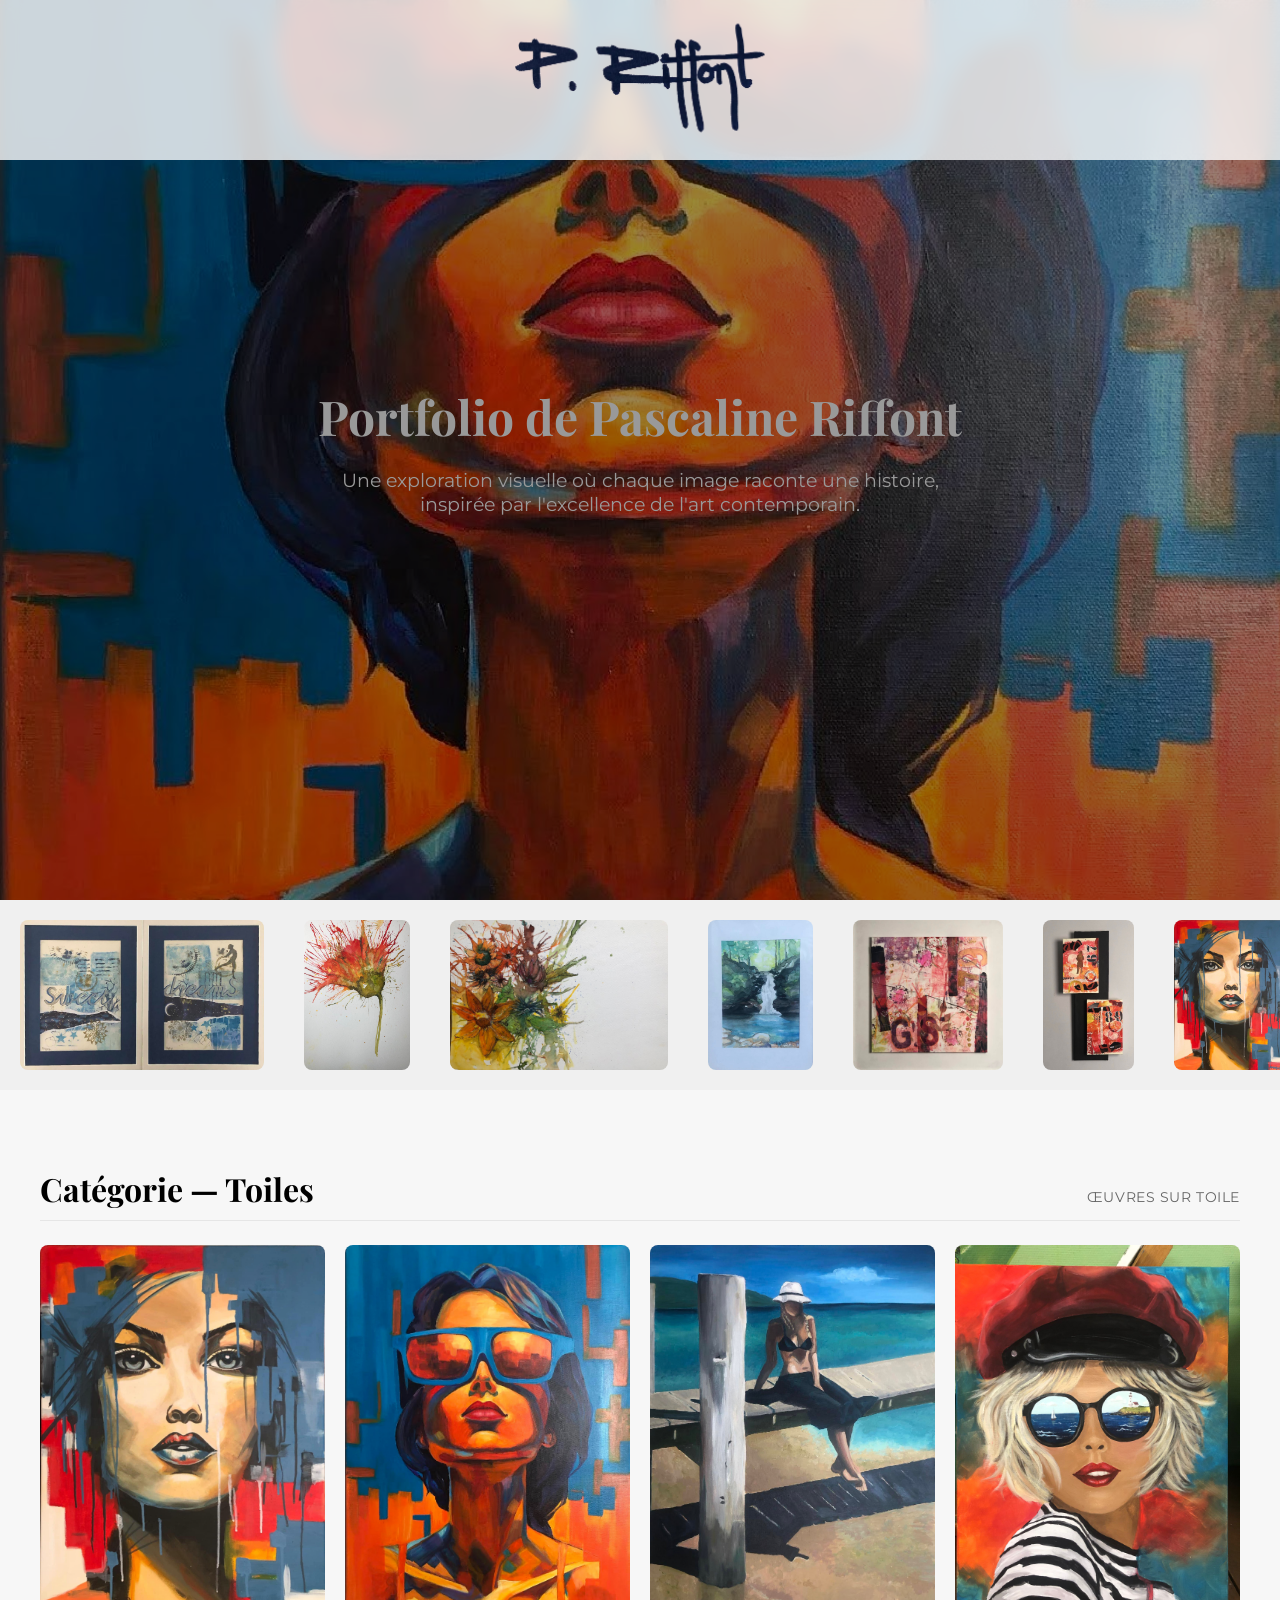
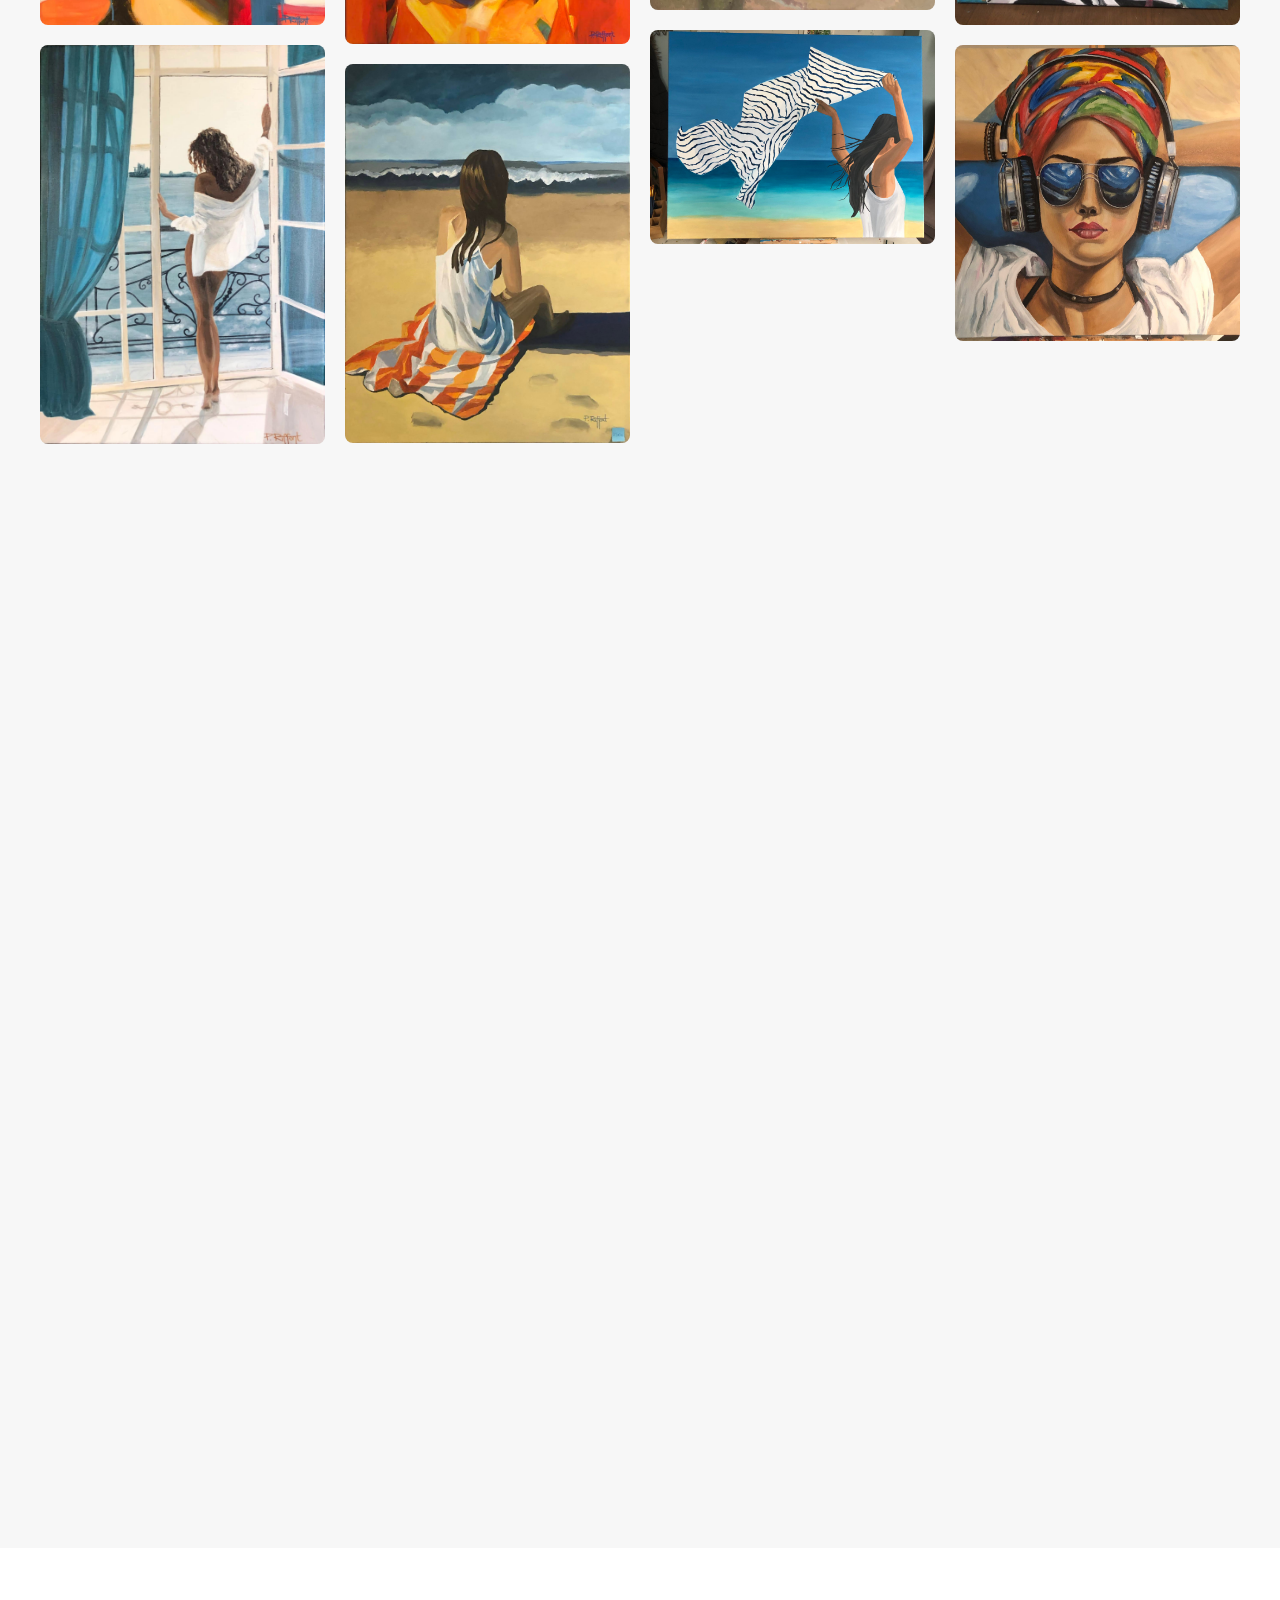
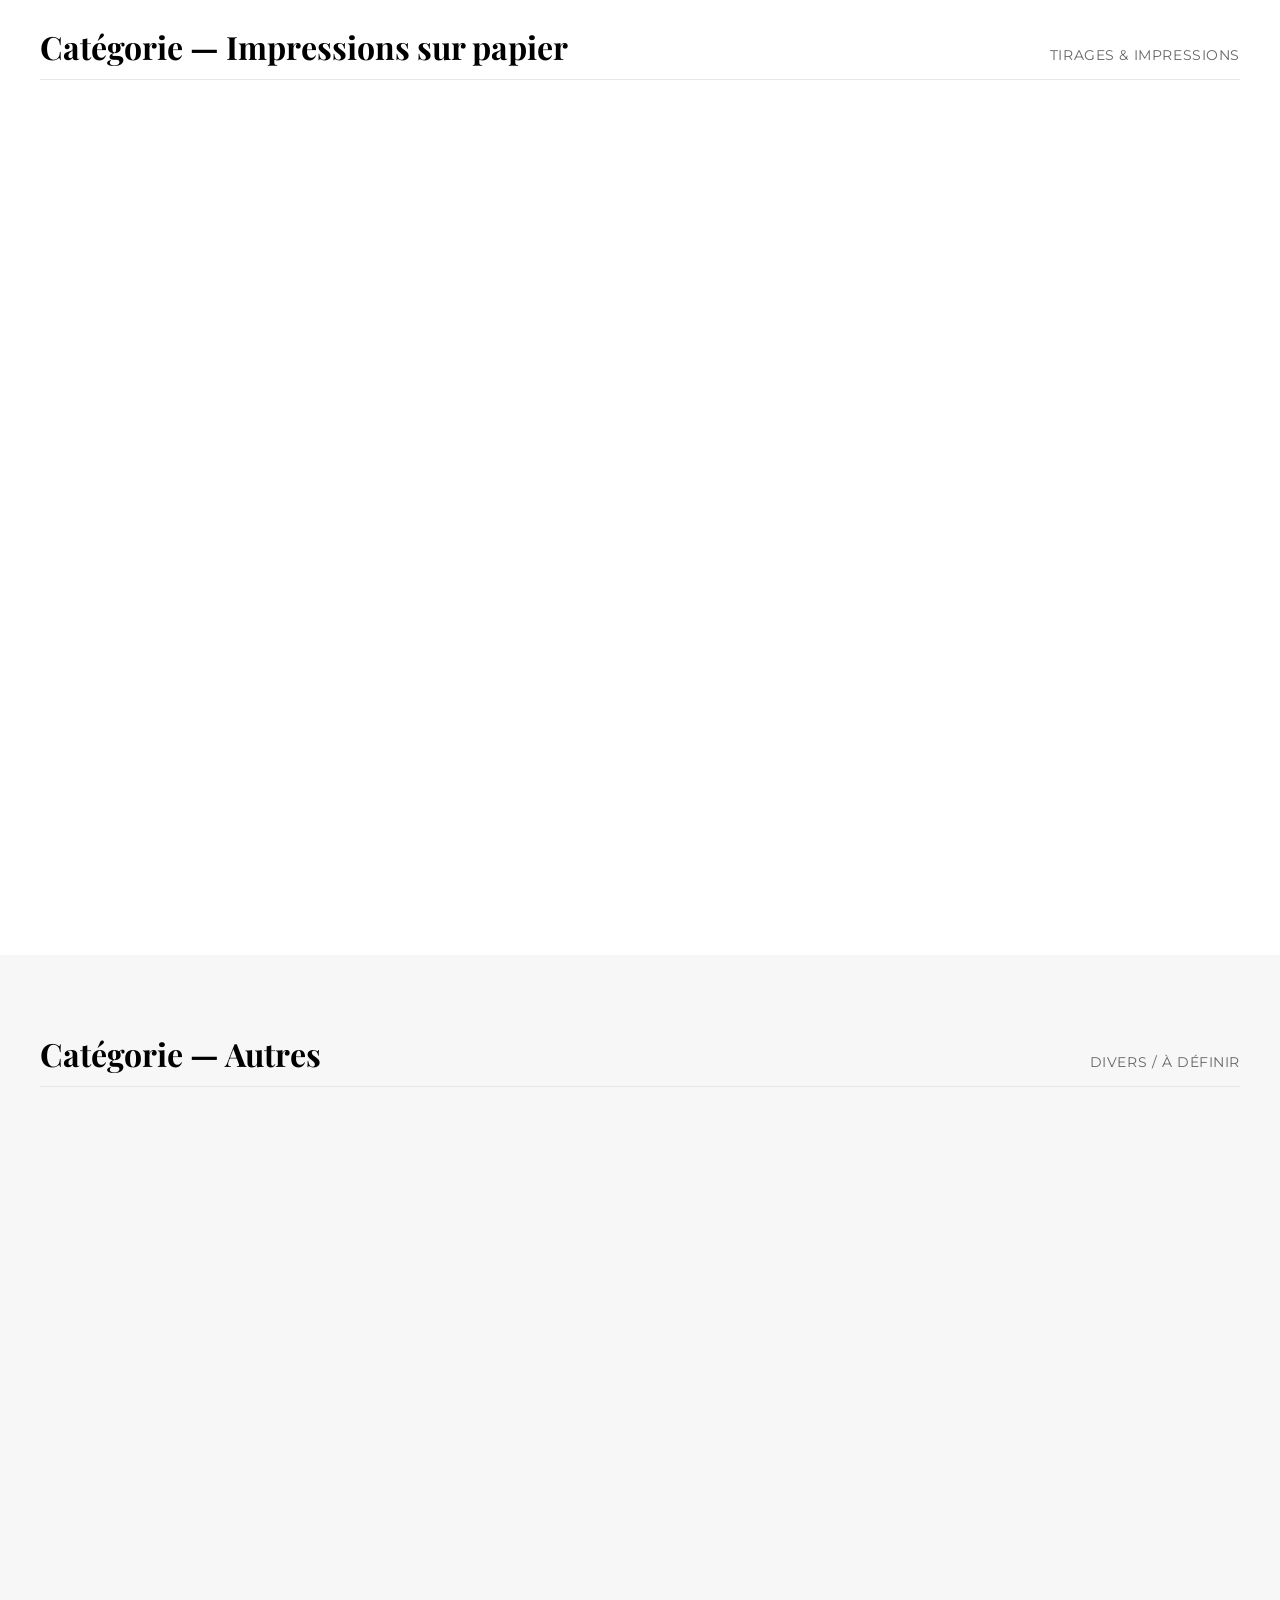
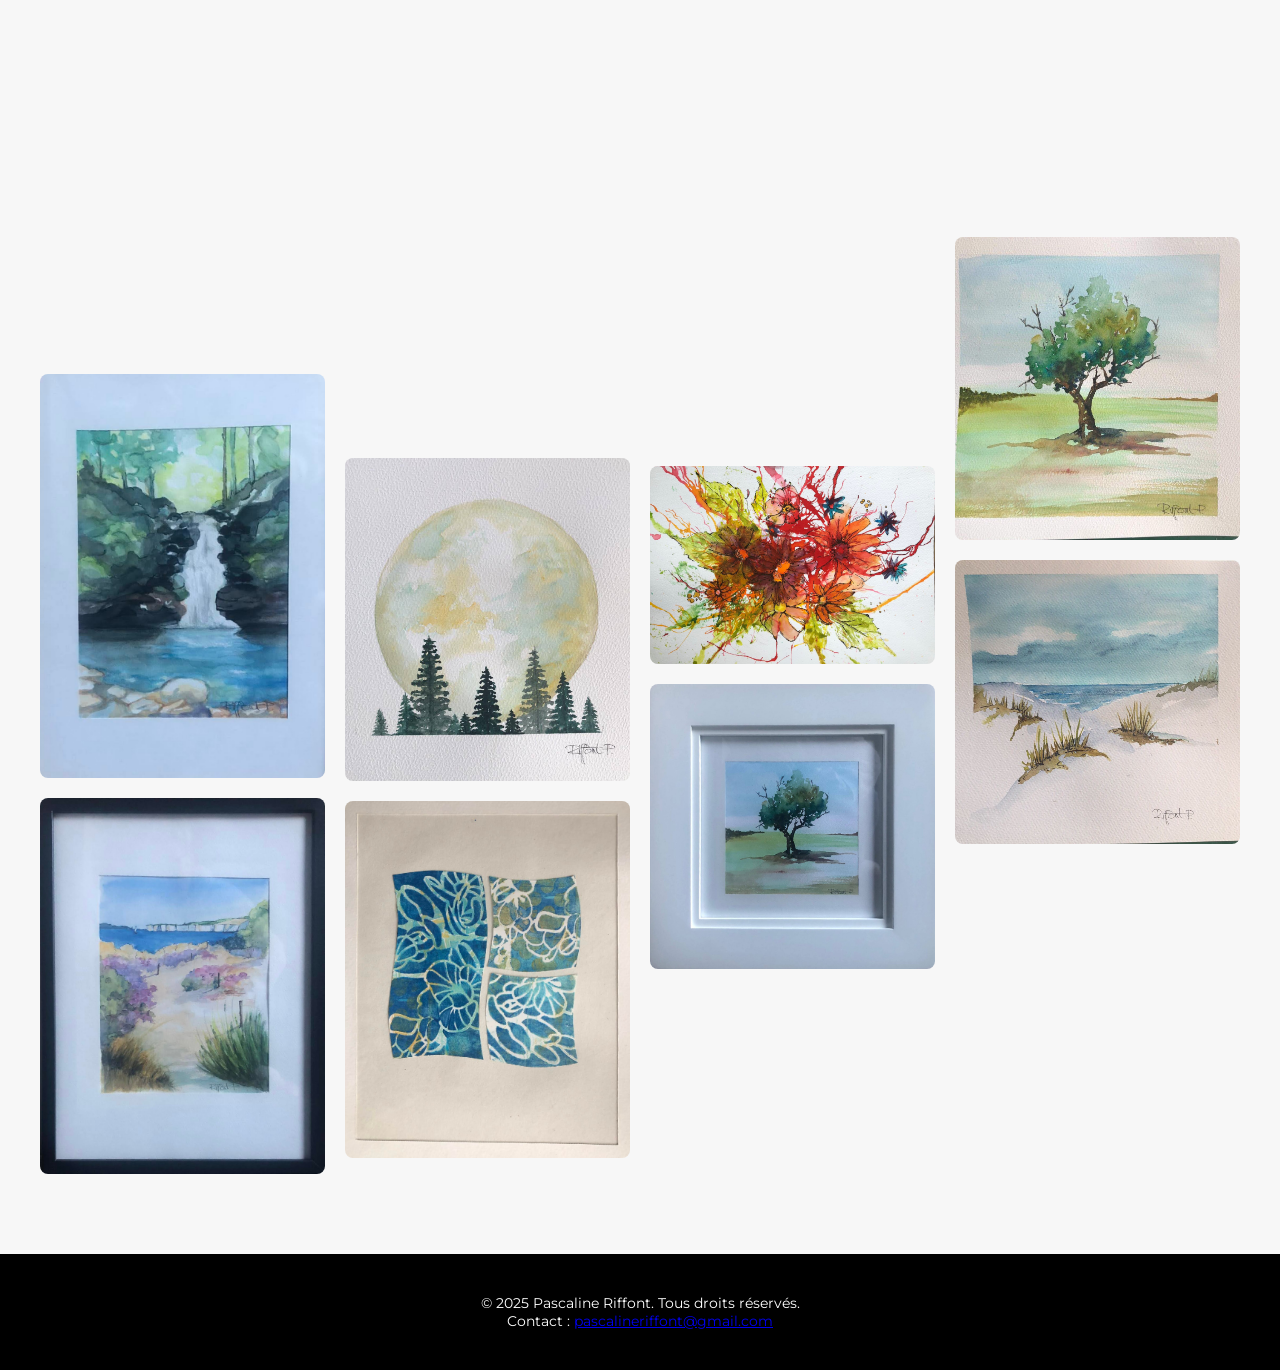
==== commit 9cd911de: "Corriger compatibilité iPhone et réorganiser images - Renommer tous les fichiers .jfif en .jpg (non " ====
--- a/index.html
+++ b/index.html
@@ -78,42 +78,42 @@
 
   <section class="slider" id="slider" aria-label="Aperçu des œuvres">
     <div class="slider-track">
-      <img src="papier/Chuchotements Nocturnes.jfif" alt="Chuchotements Nocturnes" class="fade-in-up" loading="lazy" />
-      <img src="autre/Explosion Automnale.jfif" alt="Explosion Automnale" class="fade-in-up" loading="lazy" />
-      <img src="autre/Jardin Sauvage.jfif" alt="Jardin Sauvage" class="fade-in-up" loading="lazy" />
-      <img src="autre/Repos en Forêt.jfif" alt="Repos en Forêt" class="fade-in-up" loading="lazy" />
+      <img src="papier/Chuchotements Nocturnes.jpg" alt="Chuchotements Nocturnes" class="fade-in-up" loading="lazy" />
+      <img src="autre/Explosion Automnale.jpg" alt="Explosion Automnale" class="fade-in-up" loading="lazy" />
+      <img src="autre/Jardin Sauvage.jpg" alt="Jardin Sauvage" class="fade-in-up" loading="lazy" />
+      <img src="autre/Repos en Forêt.jpg" alt="Repos en Forêt" class="fade-in-up" loading="lazy" />
       <img src="papier/Dialogue Visuel.jpg" alt="Dialogue Visuel" class="fade-in-up" loading="lazy" />
       <img src="papier/Silhouettes et Séquences.jpg" alt="Silhouettes et Séquences" class="fade-in-up" loading="lazy" />
-      <img src="toile/Visage en pièces.jfif" alt="Visage en pièces" class="fade-in-up" loading="lazy" />
-      <img src="toile/Brise sur le balcon.jfif" alt="Brise sur le balcon" class="fade-in-up" loading="lazy" />
-      <img src="toile/Matin urbain.jfif" alt="Matin urbain" class="fade-in-up" loading="lazy" />
-      <img src="toile/À la volée.jfif" alt="À la volée" class="fade-in-up" loading="lazy" />
-      <img src="papier/Chuchotements Nocturnes.jfif" alt="Chuchotements Nocturnes" class="fade-in-up" loading="lazy" />
-      <img src="autre/Explosion Automnale.jfif" alt="Explosion Automnale" class="fade-in-up" loading="lazy" />
-      <img src="autre/Jardin Sauvage.jfif" alt="Jardin Sauvage" class="fade-in-up" loading="lazy" />
-      <img src="autre/Repos en Forêt.jfif" alt="Repos en Forêt" class="fade-in-up" loading="lazy" />
+      <img src="toile/Visage en pièces.jpg" alt="Visage en pièces" class="fade-in-up" loading="lazy" />
+      <img src="toile/Brise sur le balcon.jpg" alt="Brise sur le balcon" class="fade-in-up" loading="lazy" />
+      <img src="toile/Matin urbain.jpg" alt="Matin urbain" class="fade-in-up" loading="lazy" />
+      <img src="toile/À la volée.jpg" alt="À la volée" class="fade-in-up" loading="lazy" />
+      <img src="papier/Chuchotements Nocturnes.jpg" alt="Chuchotements Nocturnes" class="fade-in-up" loading="lazy" />
+      <img src="autre/Explosion Automnale.jpg" alt="Explosion Automnale" class="fade-in-up" loading="lazy" />
+      <img src="autre/Jardin Sauvage.jpg" alt="Jardin Sauvage" class="fade-in-up" loading="lazy" />
+      <img src="autre/Repos en Forêt.jpg" alt="Repos en Forêt" class="fade-in-up" loading="lazy" />
       <img src="papier/Dialogue Visuel.jpg" alt="Dialogue Visuel" class="fade-in-up" loading="lazy" />
       <img src="papier/Silhouettes et Séquences.jpg" alt="Silhouettes et Séquences" class="fade-in-up" loading="lazy" />
-      <img src="toile/Visage en pièces.jfif" alt="Visage en pièces" class="fade-in-up" loading="lazy" />
-      <img src="toile/Brise sur le balcon.jfif" alt="Brise sur le balcon" class="fade-in-up" loading="lazy" />
-      <img src="toile/Matin urbain.jfif" alt="Matin urbain" class="fade-in-up" loading="lazy" />
-      <img src="toile/À la volée.jfif" alt="À la volée" class="fade-in-up" loading="lazy" />
+      <img src="toile/Visage en pièces.jpg" alt="Visage en pièces" class="fade-in-up" loading="lazy" />
+      <img src="toile/Brise sur le balcon.jpg" alt="Brise sur le balcon" class="fade-in-up" loading="lazy" />
+      <img src="toile/Matin urbain.jpg" alt="Matin urbain" class="fade-in-up" loading="lazy" />
+      <img src="toile/À la volée.jpg" alt="À la volée" class="fade-in-up" loading="lazy" />
     </div>
   </section>
 
   <section class="section alt" id="cat-toile" aria-label="Catégorie Toiles">
     <div class="section-title"><h2>Catégorie — Toiles</h2><span class="tag">Œuvres sur toile</span></div>
     <section class="gallery" id="gallery-toile">
-      <div class="gallery-item"><img src="toile/Visage en pièces.jfif" alt="Visage en pièces" class="fade-in-up" loading="lazy" /><div class="caption">Visage en pièces</div></div>
-      <div class="gallery-item"><img src="toile/Brise sur le balcon.jfif" alt="Brise sur le balcon" class="fade-in-up" loading="lazy" /><div class="caption">Brise sur le balcon</div></div>
-      <div class="gallery-item"><img src="toile/Matin urbain.jfif" alt="Matin urbain" class="fade-in-up" loading="lazy" /><div class="caption">Matin urbain</div></div>
-      <div class="gallery-item"><img src="toile/À la volée.jfif" alt="À la volée" class="fade-in-up" loading="lazy" /><div class="caption">À la volée</div></div>
+      <div class="gallery-item"><img src="toile/Visage en pièces.jpg" alt="Visage en pièces" class="fade-in-up" loading="lazy" /><div class="caption">Visage en pièces</div></div>
+      <div class="gallery-item"><img src="toile/Brise sur le balcon.jpg" alt="Brise sur le balcon" class="fade-in-up" loading="lazy" /><div class="caption">Brise sur le balcon</div></div>
+      <div class="gallery-item"><img src="toile/Matin urbain.jpg" alt="Matin urbain" class="fade-in-up" loading="lazy" /><div class="caption">Matin urbain</div></div>
+      <div class="gallery-item"><img src="toile/À la volée.jpg" alt="À la volée" class="fade-in-up" loading="lazy" /><div class="caption">À la volée</div></div>
       <div class="gallery-item"><img src="toile/Elégance en Mouvement.jpg" alt="Elégance en Mouvement" class="fade-in-up" loading="lazy" /><div class="caption">Elégance en Mouvement</div></div>
       <div class="gallery-item"><img src="toile/Reflets Urbains.jpg" alt="Reflets Urbains" class="fade-in-up" loading="lazy" /><div class="caption">Reflets Urbains</div></div>
-      <div class="gallery-item"><img src="toile/Méditation au Rivage.jfif" alt="Méditation au Rivage" class="fade-in-up" loading="lazy" /><div class="caption">Méditation au Rivage</div></div>
-      <div class="gallery-item"><img src="toile/Rêverie au Crépuscule.jfif" alt="Rêverie au Crépuscule" class="fade-in-up" loading="lazy" /><div class="caption">Rêverie au Crépuscule</div></div>
-      <div class="gallery-item"><img src="toile/image.jfif" alt="Image" class="fade-in-up" loading="lazy" /><div class="caption">Image</div></div>
-      <div class="gallery-item"><img src="toile/Été Tranquille.jfif" alt="Été Tranquille" class="fade-in-up" loading="lazy" /><div class="caption">Été Tranquille</div></div>
+      <div class="gallery-item"><img src="toile/Méditation au Rivage.jpg" alt="Méditation au Rivage" class="fade-in-up" loading="lazy" /><div class="caption">Méditation au Rivage</div></div>
+      <div class="gallery-item"><img src="toile/Rêverie au Crépuscule.jpg" alt="Rêverie au Crépuscule" class="fade-in-up" loading="lazy" /><div class="caption">Rêverie au Crépuscule</div></div>
+      <div class="gallery-item"><img src="toile/image.jpg" alt="Image" class="fade-in-up" loading="lazy" /><div class="caption">Image</div></div>
+      <div class="gallery-item"><img src="toile/Été Tranquille.jpg" alt="Été Tranquille" class="fade-in-up" loading="lazy" /><div class="caption">Été Tranquille</div></div>
       <div class="gallery-item"><img src="toile/a l'air libre.jpg" alt="À l'air libre" class="fade-in-up" loading="lazy" /><div class="caption">À l'air libre</div></div>
       <div class="gallery-item"><img src="toile/en vacances.jpg" alt="En vacances" class="fade-in-up" loading="lazy" /><div class="caption">En vacances</div></div>
       <div class="gallery-item"><img src="toile/pres de la fenetre.jpg" alt="Près de la fenêtre" class="fade-in-up" loading="lazy" /><div class="caption">Près de la fenêtre</div></div>
@@ -128,35 +128,35 @@
   <section class="section" id="cat-papier" aria-label="Catégorie Impressions sur papier">
     <div class="section-title"><h2>Catégorie — Impressions sur papier</h2><span class="tag">Tirages & impressions</span></div>
     <section class="gallery" id="gallery-papier" aria-label="Impression sur papier">
-      <div class="gallery-item"><img src="papier/Chuchotements Nocturnes.jfif" alt="Chuchotements Nocturnes" class="fade-in-up" loading="lazy" /><div class="caption">Chuchotements Nocturnes</div></div>
+      <div class="gallery-item"><img src="papier/Chuchotements Nocturnes.jpg" alt="Chuchotements Nocturnes" class="fade-in-up" loading="lazy" /><div class="caption">Chuchotements Nocturnes</div></div>
       <div class="gallery-item"><img src="papier/Rythmes et Cercles.jpg" alt="Rythmes et Cercles" class="fade-in-up" loading="lazy" /><div class="caption">Rythmes et Cercles</div></div>
-      <div class="gallery-item"><img src="papier/Carnaval Floral.jfif" alt="Carnaval Floral" class="fade-in-up" loading="lazy" /><div class="caption">Carnaval Floral</div></div>
+      <div class="gallery-item"><img src="papier/Carnaval Floral.jpg" alt="Carnaval Floral" class="fade-in-up" loading="lazy" /><div class="caption">Carnaval Floral</div></div>
       <div class="gallery-item"><img src="papier/Dialogue Visuel.jpg" alt="Dialogue Visuel" class="fade-in-up" loading="lazy" /><div class="caption">Dialogue Visuel</div></div>
       <div class="gallery-item"><img src="papier/Silhouettes et Séquences.jpg" alt="Silhouettes et Séquences" class="fade-in-up" loading="lazy" /><div class="caption">Silhouettes et Séquences</div></div>
       <div class="gallery-item"><img src="papier/Symphonie Circulaire.jpg" alt="Symphonie Circulaire" class="fade-in-up" loading="lazy" /><div class="caption">Symphonie Circulaire</div></div>
+      <div class="gallery-item"><img src="papier/Harmonie Graphique.jpg" alt="Harmonie Graphique" class="fade-in-up" loading="lazy" /><div class="caption">Harmonie Graphique</div></div>
+      <div class="gallery-item"><img src="papier/Triptyque Typographique.jpg" alt="Triptyque Typographique" class="fade-in-up" loading="lazy" /><div class="caption">Triptyque Typographique</div></div>
     </section>
   </section>
 
   <section class="section alt" id="cat-trois" aria-label="Catégorie Autres">
     <div class="section-title"><h2>Catégorie — Autres</h2><span class="tag">Divers / à définir</span></div>
     <section class="gallery" id="gallery-autre" aria-label="Troisième catégorie">
-      <div class="gallery-item"><img src="autre/Harmonie Graphique.jpg" alt="Harmonie Graphique" class="fade-in-up" loading="lazy" /><div class="caption">Harmonie Graphique</div></div>
-      <div class="gallery-item"><img src="autre/Triptyque Typographique.jpg" alt="Triptyque Typographique" class="fade-in-up" loading="lazy" /><div class="caption">Triptyque Typographique</div></div>
-      <div class="gallery-item"><img src="autre/Brise Printanière.jfif" alt="Brise Printanière" class="fade-in-up" loading="lazy" /><div class="caption">Brise Printanière</div></div>
-      <div class="gallery-item"><img src="autre/Explosion Automnale.jfif" alt="Explosion Automnale" class="fade-in-up" loading="lazy" /><div class="caption">Explosion Automnale</div></div>
-      <div class="gallery-item"><img src="autre/Jardin Sauvage.jfif" alt="Jardin Sauvage" class="fade-in-up" loading="lazy" /><div class="caption">Jardin Sauvage</div></div>
-      <div class="gallery-item"><img src="autre/Repos en Forêt.jfif" alt="Repos en Forêt" class="fade-in-up" loading="lazy" /><div class="caption">Repos en Forêt</div></div>
-      <div class="gallery-item"><img src="autre/Pont Vers la Sérénité.jfif" alt="Pont Vers la Sérénité" class="fade-in-up" loading="lazy" /><div class="caption">Pont Vers la Sérénité</div></div>
-      <div class="gallery-item"><img src="autre/Éclat d_Automne.jfif" alt="Éclat d'Automne" class="fade-in-up" loading="lazy" /><div class="caption">Éclat d'Automne</div></div>
-      <div class="gallery-item"><img src="autre/Harmonie en Feuillage.jfif" alt="Harmonie en Feuillage" class="fade-in-up" loading="lazy" /><div class="caption">Harmonie en Feuillage</div></div>
-      <div class="gallery-item"><img src="autre/Mosaïque de la Nature.jfif" alt="Mosaïque de la Nature" class="fade-in-up" loading="lazy" /><div class="caption">Mosaïque de la Nature</div></div>
-      <div class="gallery-item"><img src="autre/Clair de Forêt.jfif" alt="Clair de Forêt" class="fade-in-up" loading="lazy" /><div class="caption">Clair de Forêt</div></div>
-      <div class="gallery-item"><img src="autre/Fenêtre sur l_Océan.jfif" alt="Fenêtre sur l'Océan" class="fade-in-up" loading="lazy" /><div class="caption">Fenêtre sur l'Océan</div></div>
-      <div class="gallery-item"><img src="autre/Le Chat.jfif" alt="Le Chat" class="fade-in-up" loading="lazy" /><div class="caption">Le Chat</div></div>
-      <div class="gallery-item"><img src="autre/Danse des Couleurs.jfif" alt="Danse des Couleurs" class="fade-in-up" loading="lazy" /><div class="caption">Danse des Couleurs</div></div>
-      <div class="gallery-item"><img src="autre/Festival Floral.jfif" alt="Festival Floral" class="fade-in-up" loading="lazy" /><div class="caption">Festival Floral</div></div>
-      <div class="gallery-item"><img src="autre/Solitude Verdoyante.jfif" alt="Solitude Verdoyante" class="fade-in-up" loading="lazy" /><div class="caption">Solitude Verdoyante</div></div>
-      <div class="gallery-item"><img src="autre/Jardin Aquarelle.jfif" alt="Jardin Aquarelle" class="fade-in-up" loading="lazy" /><div class="caption">Jardin Aquarelle</div></div>
+      <div class="gallery-item"><img src="autre/Brise Printanière.jpg" alt="Brise Printanière" class="fade-in-up" loading="lazy" /><div class="caption">Brise Printanière</div></div>
+      <div class="gallery-item"><img src="autre/Explosion Automnale.jpg" alt="Explosion Automnale" class="fade-in-up" loading="lazy" /><div class="caption">Explosion Automnale</div></div>
+      <div class="gallery-item"><img src="autre/Jardin Sauvage.jpg" alt="Jardin Sauvage" class="fade-in-up" loading="lazy" /><div class="caption">Jardin Sauvage</div></div>
+      <div class="gallery-item"><img src="autre/Repos en Forêt.jpg" alt="Repos en Forêt" class="fade-in-up" loading="lazy" /><div class="caption">Repos en Forêt</div></div>
+      <div class="gallery-item"><img src="autre/Pont Vers la Sérénité.jpg" alt="Pont Vers la Sérénité" class="fade-in-up" loading="lazy" /><div class="caption">Pont Vers la Sérénité</div></div>
+      <div class="gallery-item"><img src="autre/Éclat d_Automne.jpg" alt="Éclat d'Automne" class="fade-in-up" loading="lazy" /><div class="caption">Éclat d'Automne</div></div>
+      <div class="gallery-item"><img src="autre/Harmonie en Feuillage.jpg" alt="Harmonie en Feuillage" class="fade-in-up" loading="lazy" /><div class="caption">Harmonie en Feuillage</div></div>
+      <div class="gallery-item"><img src="autre/Mosaïque de la Nature.jpg" alt="Mosaïque de la Nature" class="fade-in-up" loading="lazy" /><div class="caption">Mosaïque de la Nature</div></div>
+      <div class="gallery-item"><img src="autre/Clair de Forêt.jpg" alt="Clair de Forêt" class="fade-in-up" loading="lazy" /><div class="caption">Clair de Forêt</div></div>
+      <div class="gallery-item"><img src="autre/Fenêtre sur l_Océan.jpg" alt="Fenêtre sur l'Océan" class="fade-in-up" loading="lazy" /><div class="caption">Fenêtre sur l'Océan</div></div>
+      <div class="gallery-item"><img src="autre/Le Chat.jpg" alt="Le Chat" class="fade-in-up" loading="lazy" /><div class="caption">Le Chat</div></div>
+      <div class="gallery-item"><img src="autre/Danse des Couleurs.jpg" alt="Danse des Couleurs" class="fade-in-up" loading="lazy" /><div class="caption">Danse des Couleurs</div></div>
+      <div class="gallery-item"><img src="autre/Festival Floral.jpg" alt="Festival Floral" class="fade-in-up" loading="lazy" /><div class="caption">Festival Floral</div></div>
+      <div class="gallery-item"><img src="autre/Solitude Verdoyante.jpg" alt="Solitude Verdoyante" class="fade-in-up" loading="lazy" /><div class="caption">Solitude Verdoyante</div></div>
+      <div class="gallery-item"><img src="autre/Jardin Aquarelle.jpg" alt="Jardin Aquarelle" class="fade-in-up" loading="lazy" /><div class="caption">Jardin Aquarelle</div></div>
       <div class="gallery-item"><img src="autre/au bord de la mer.jpg" alt="Au bord de la mer" class="fade-in-up" loading="lazy" /><div class="caption">Au bord de la mer</div></div>
       <div class="gallery-item"><img src="autre/l'arbre magnifique.jpg" alt="L'arbre magnifique" class="fade-in-up" loading="lazy" /><div class="caption">L'arbre magnifique</div></div>
       <div class="gallery-item"><img src="autre/les dunes.jpg" alt="Les dunes" class="fade-in-up" loading="lazy" /><div class="caption">Les dunes</div></div>
